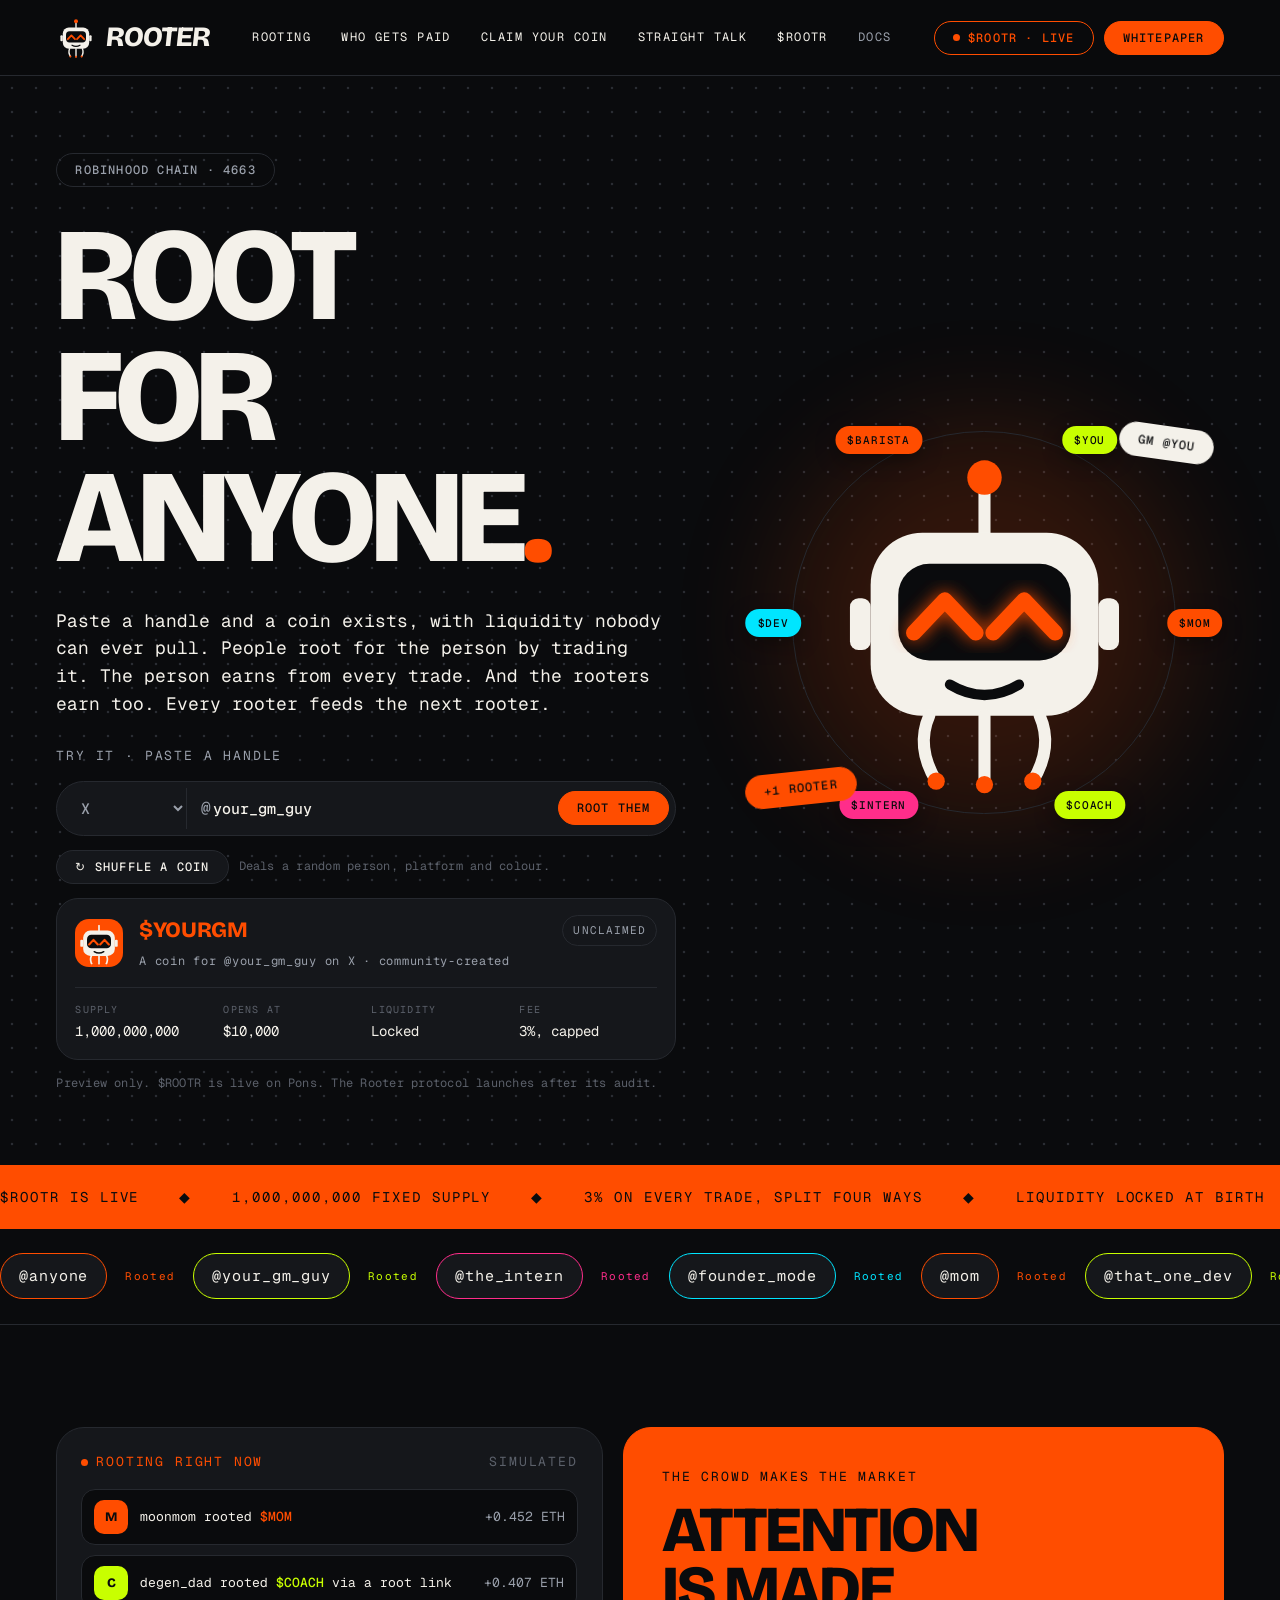
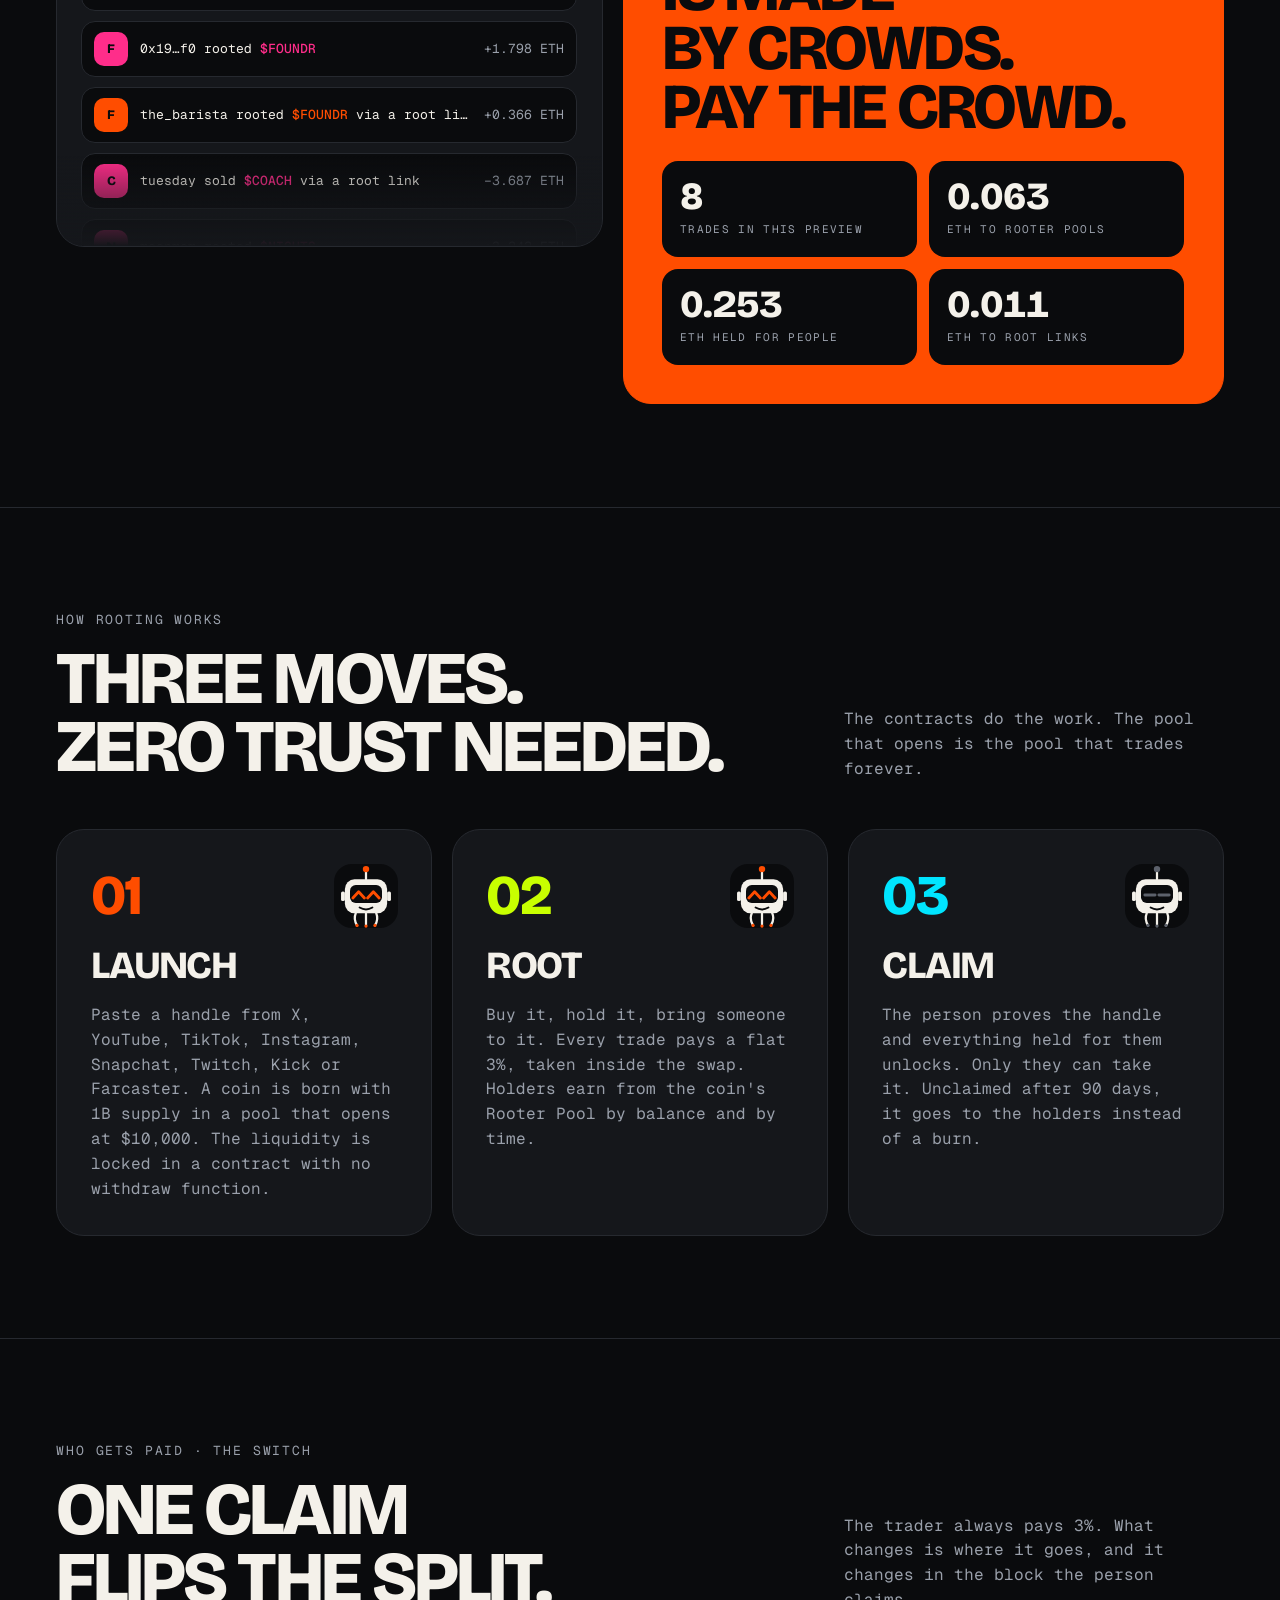
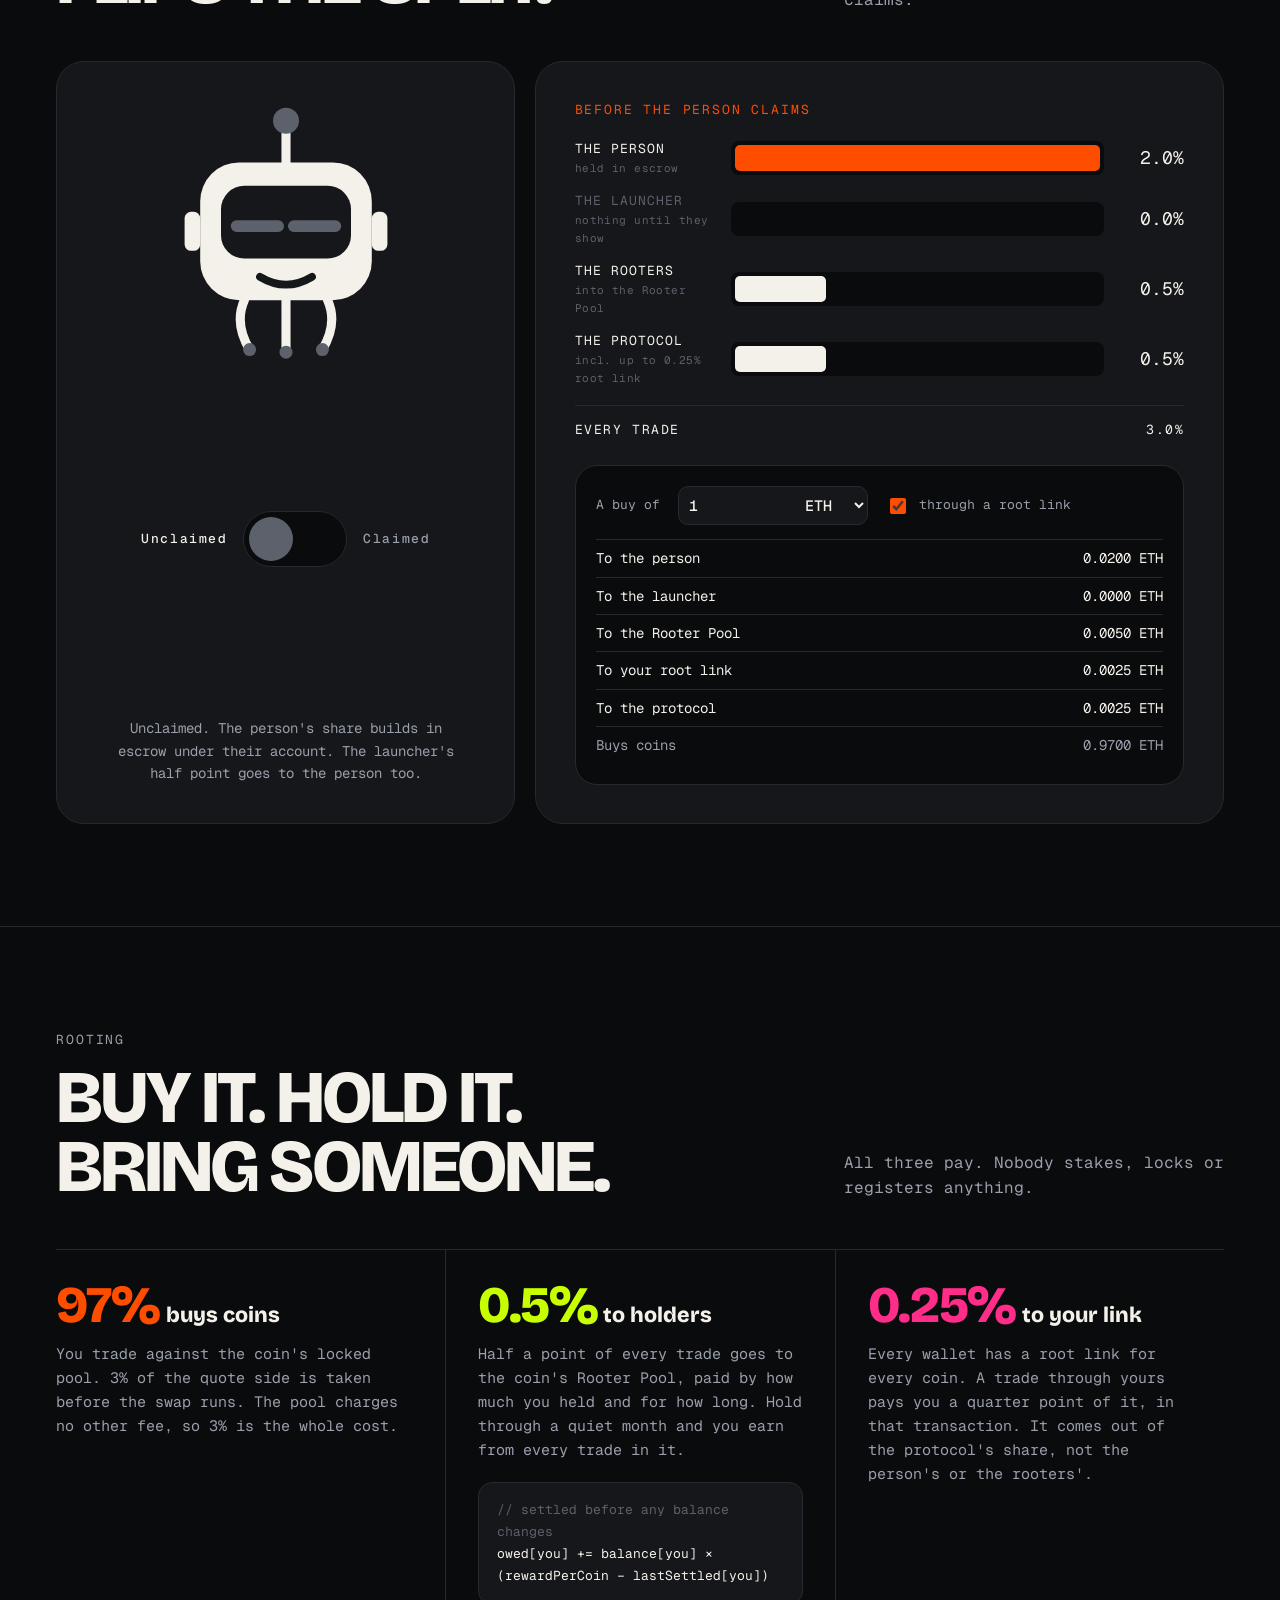
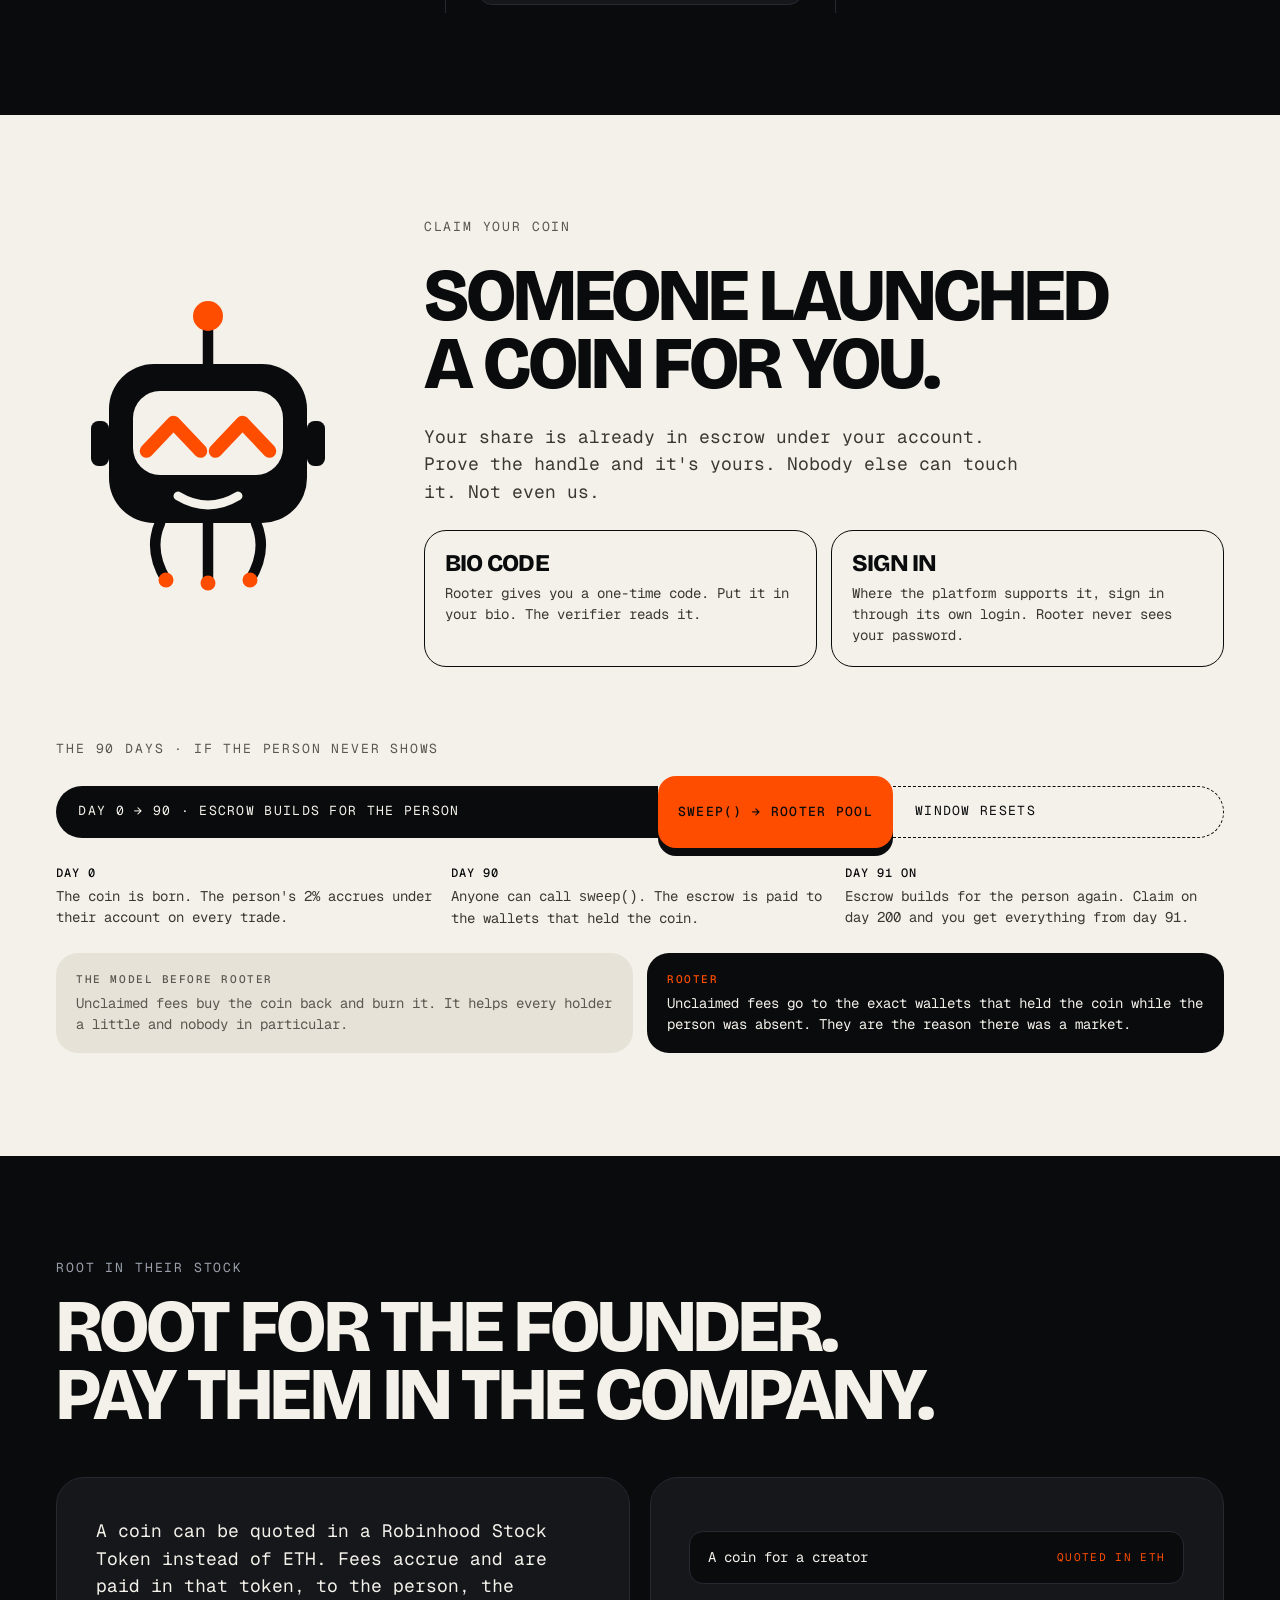
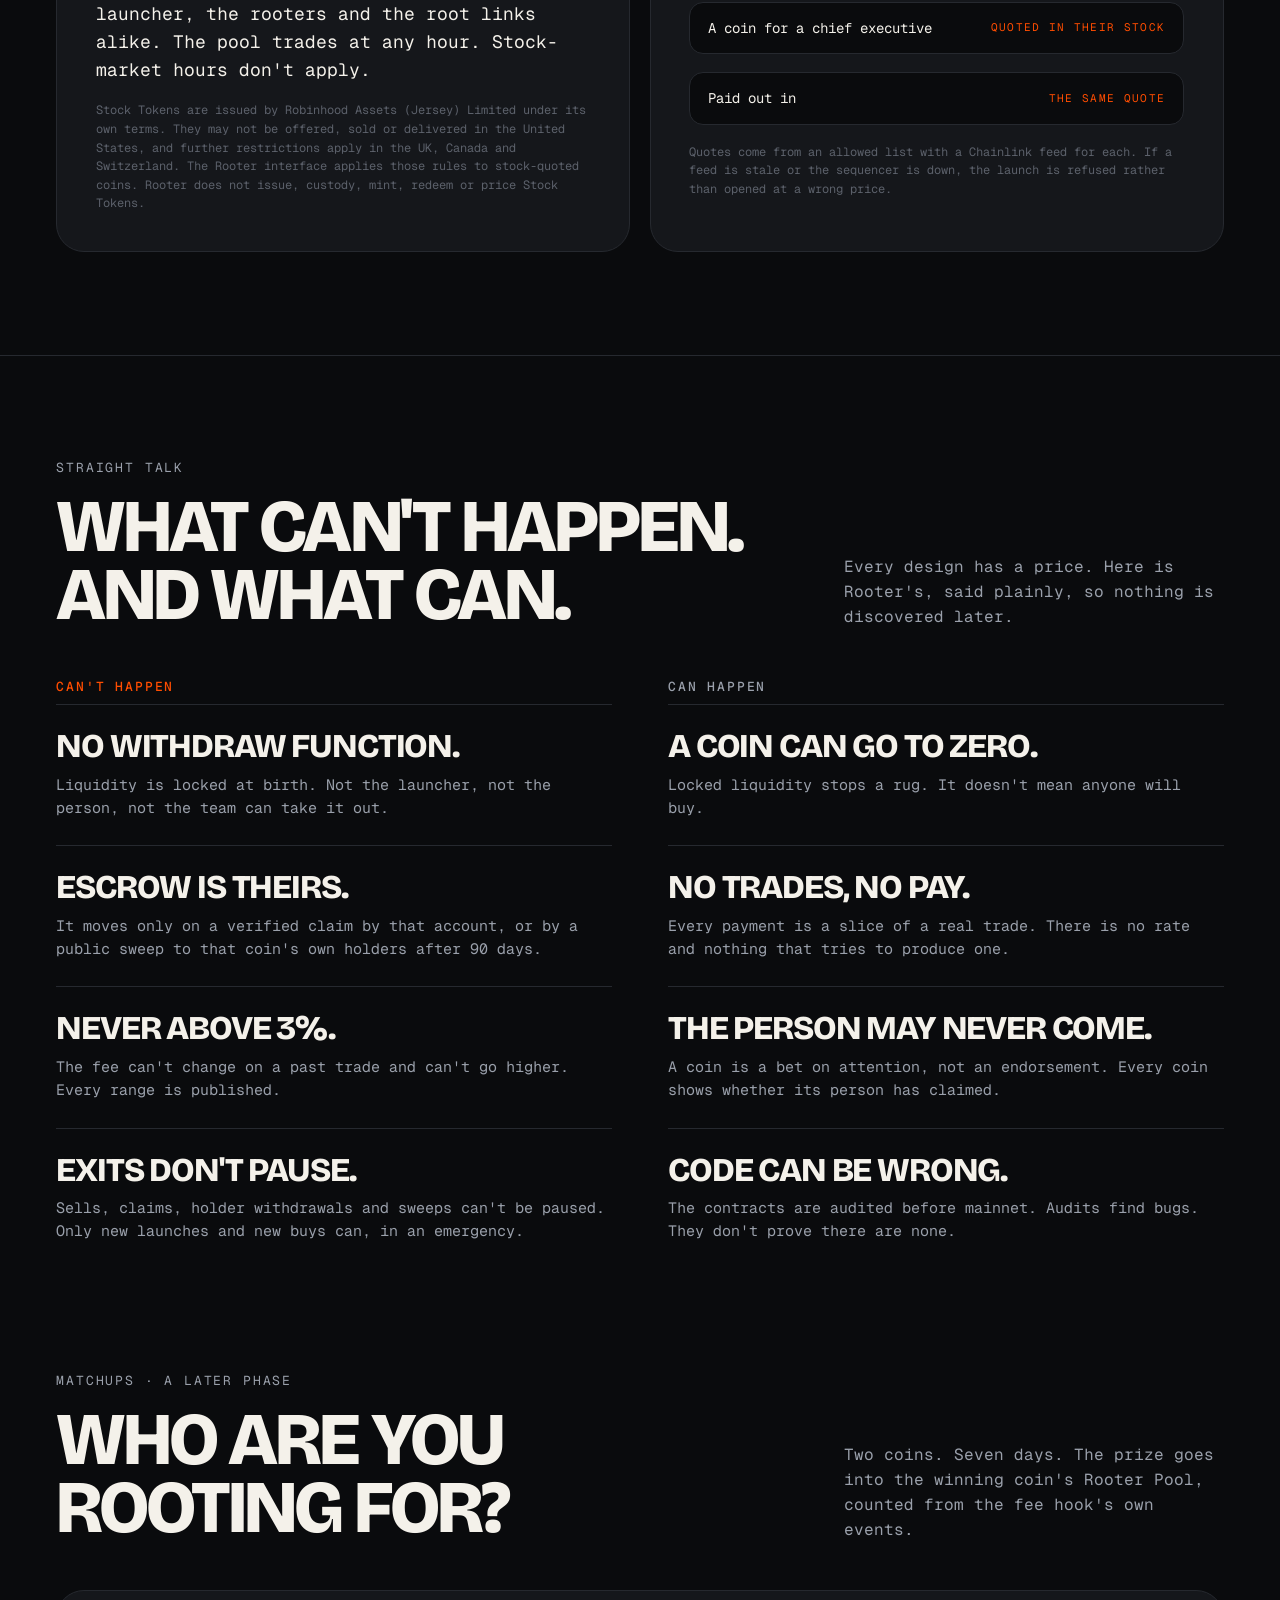
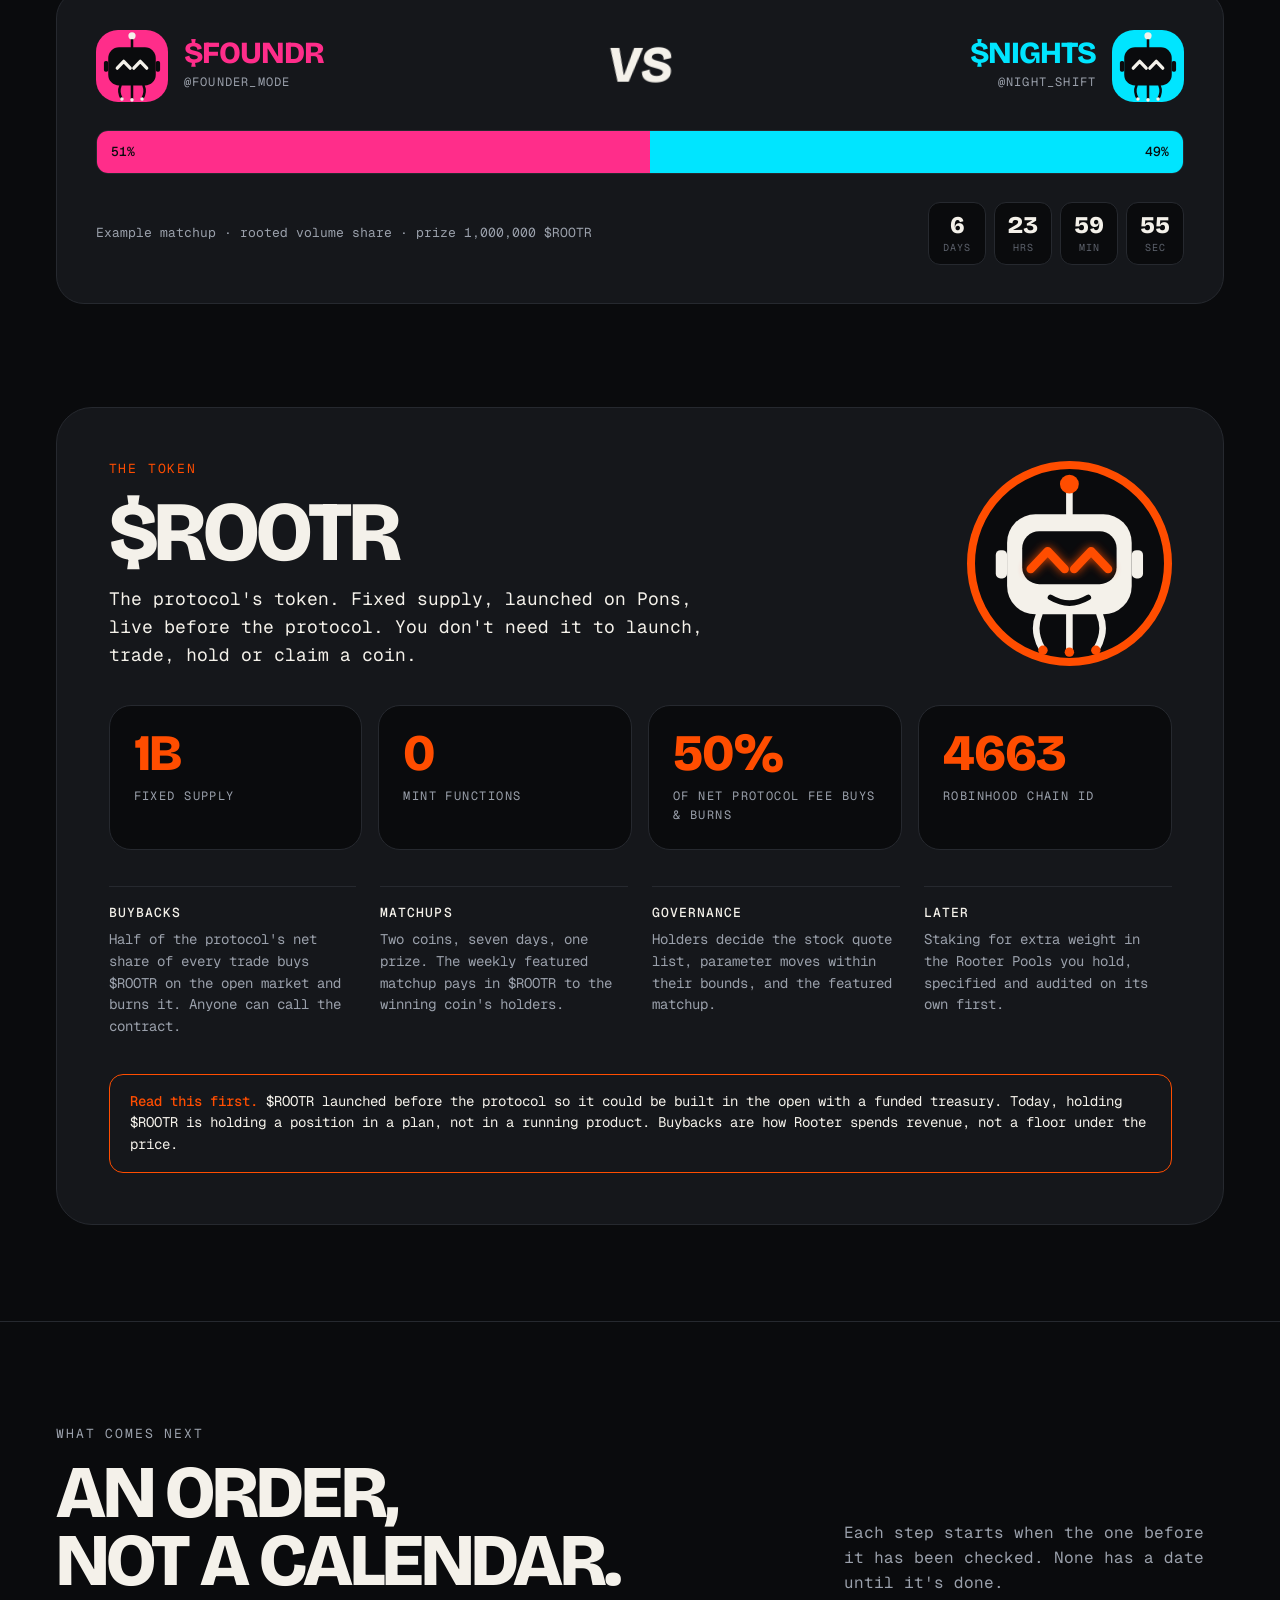
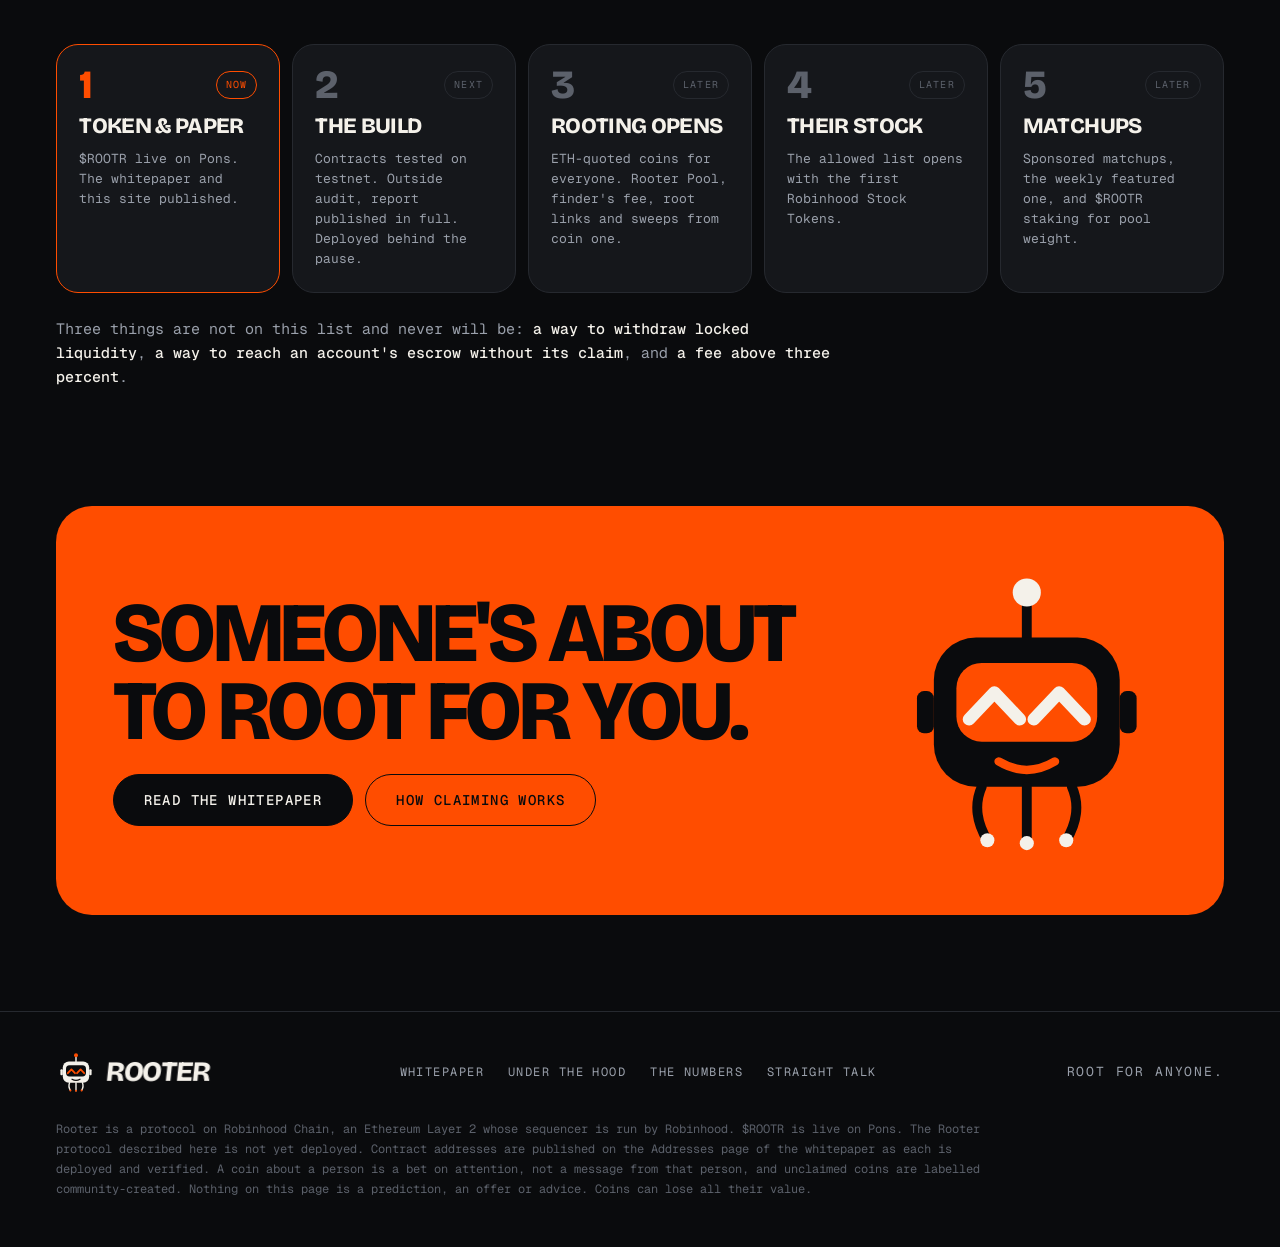
==== site/index.html @ 837ac98c "Add Rooter website, Rootbot logo system and brand kit - site/: animated landing page built on the Ro" ====
<!doctype html>
<html lang="en">
<head>
<meta charset="utf-8">
<meta name="viewport" content="width=device-width, initial-scale=1, viewport-fit=cover">
<title>Rooter</title>
<meta name="description" content="Launch a coin for anyone. Root for them. The person gets paid, the launcher gets paid when they show up, and the rooters get paid too. On Robinhood Chain.">
<meta name="theme-color" content="#0A0B0D">
<meta property="og:title" content="Rooter · Root for anyone.">
<meta property="og:description" content="Launch a coin for anyone. Every rooter feeds the next rooter.">
<meta property="og:image" content="assets/og.png">
<meta name="twitter:card" content="summary_large_image">
<link rel="icon" href="assets/logo/favicon.svg" type="image/svg+xml">
<link rel="apple-touch-icon" href="assets/logo/app-icon-rally.png">
<link rel="preconnect" href="https://fonts.googleapis.com">
<link rel="preconnect" href="https://fonts.gstatic.com" crossorigin>
<link rel="stylesheet" href="https://fonts.googleapis.com/css2?family=Bricolage+Grotesque:opsz,wght@12..96,700;12..96,800&family=Geist+Mono:wght@400;500&display=swap">
<style>
/* Layout: one dark stage with a dotted grid, broken by two loud bands (rally, bone).
   The claim switch is the page's one moving idea; everything else stays still. */
:root{
  --void:#0A0B0D; --panel:#15171B; --line:#26292F; --dot:#2A2D33;
  --bone:#F4F1EA; --mute:#9AA0AB; --dim:#5C616B;
  --rally:#FF4D00; --rally-ink:#0A0B0D;
  /* the crowd: every coin gets one of these; rally stays the brand's own */
  --volt:#C8FF00; --pink:#FF2D8A; --cyan:#00E5FF;
  --display:'Bricolage Grotesque', Impact, 'Arial Black', sans-serif;
  --mono:'Geist Mono', ui-monospace, 'SFMono-Regular', Menlo, monospace;
  --gutter:clamp(16px, 4.4vw, 64px);
  --r-lg:28px; --r-md:22px; --r-sm:14px;
  color-scheme:dark;
}
*{box-sizing:border-box}
html{scroll-behavior:smooth;background:var(--void)}
body{margin:0;background:var(--void);color:var(--bone);font:400 16px/1.6 var(--mono);-webkit-font-smoothing:antialiased;overflow-x:hidden}
a{color:inherit}
img,svg{max-width:100%}
::selection{background:var(--rally);color:var(--rally-ink)}
:focus-visible{outline:2px solid var(--rally);outline-offset:3px;border-radius:6px}

.wrap{padding-inline:var(--gutter)}
.dots{background-image:radial-gradient(var(--dot) 1.4px, transparent 1.6px);background-size:24px 24px}
.eyebrow{font-size:13px;letter-spacing:.14em;text-transform:uppercase;color:var(--mute)}
.eyebrow.hot{color:var(--rally)}
.display{font-family:var(--display);font-weight:800;text-transform:uppercase;letter-spacing:-.04em;line-height:.92;margin:0;text-wrap:balance}
.h1{font-size:clamp(64px, 10.3vw, 148px)}
.h2{font-size:clamp(44px, 5.8vw, 84px)}
.h3{font-size:clamp(30px, 3vw, 44px)}
.lede{font-size:clamp(16px, 1.4vw, 20px);line-height:1.55;max-width:34em;margin:0}
.muted{color:var(--mute)}
.num{font-variant-numeric:tabular-nums}
.wordmark{font-family:var(--display);font-weight:800;text-transform:uppercase;letter-spacing:-.045em;line-height:.9;display:inline-block;transform:skewX(-6deg)}

.pill{display:inline-flex;align-items:center;gap:8px;padding:10px 18px;border-radius:999px;font:500 12px/1 var(--mono);letter-spacing:.1em;text-transform:uppercase;white-space:nowrap;text-decoration:none;border:1px solid var(--line);color:var(--bone);background:none}
.pill.hot{border-color:var(--rally);color:var(--rally)}
.pill.solid{background:var(--rally);border-color:var(--rally);color:var(--rally-ink)}
.pill.bone{background:var(--bone);border-color:var(--bone);color:var(--void)}
.pill.ink{background:var(--void);border-color:var(--void);color:var(--bone)}
.pill.big{padding:18px 30px;font-size:14px}
a.pill{transition:transform .15s ease, background-color .15s ease}
a.pill:hover{transform:translateY(-2px)}
.live-dot{width:7px;height:7px;border-radius:50%;background:currentColor;box-shadow:0 0 0 0 currentColor;animation:ping 2s infinite}
@keyframes ping{0%{box-shadow:0 0 0 0 rgba(255,77,0,.6)}80%,100%{box-shadow:0 0 0 8px rgba(255,77,0,0)}}

.section{padding-block:clamp(64px, 8vw, 112px);border-top:1px solid var(--line)}
.section-head{display:flex;justify-content:space-between;align-items:flex-end;gap:24px 40px;flex-wrap:wrap;margin-bottom:clamp(28px, 4vw, 48px)}
.section-head > div{display:flex;flex-direction:column;gap:14px;min-width:0}
.section-head .aside{max-width:380px;font-size:16px;line-height:1.55;color:var(--mute);margin:0}
.card{background:var(--panel);border:1px solid var(--line);border-radius:var(--r-lg)}

/* Nav */
.nav{position:sticky;top:env(safe-area-inset-top, 0px);z-index:20;height:76px;display:flex;align-items:center;justify-content:space-between;gap:24px;border-bottom:1px solid var(--line);background:rgba(10,11,13,.86);backdrop-filter:blur(12px);-webkit-backdrop-filter:blur(12px)}
.brand{display:flex;align-items:center;gap:10px;text-decoration:none}
.brand svg{width:40px;height:40px}
.brand .wordmark{font-size:28px}
.nav-links{display:flex;gap:30px;font-size:12px;letter-spacing:.12em;text-transform:uppercase}
.nav-links a{text-decoration:none;color:var(--bone);transition:color .15s}
.nav-links a:hover{color:var(--rally)}
.nav-links a.docs{color:var(--mute)}
.nav-cta{display:flex;gap:10px;align-items:center}
@media (max-width:1080px){.nav-links{display:none}}
@media (max-width:560px){.nav .pill.hot{display:none}.brand .wordmark{font-size:24px}}

/* Hero */
.hero{display:grid;grid-template-columns:minmax(0,1.15fr) minmax(0,.85fr);align-items:center;gap:40px;padding-block:clamp(40px, 6vw, 80px) clamp(48px, 6vw, 72px)}
.hero-copy{display:flex;flex-direction:column;gap:28px;min-width:0}
.hero-stage{position:relative;aspect-ratio:1;max-width:560px;width:100%;justify-self:center;display:grid;place-items:center}
.hero-stage .halo{position:absolute;inset:8%;border-radius:50%;background:var(--rally);opacity:.16;filter:blur(60px)}
.hero-stage .ring{position:absolute;inset:10%;border-radius:50%;border:1px solid var(--line)}
.hero-stage .bot{width:72%;position:relative}
.sticker{position:absolute}
.sticker.a{top:9%;right:2%;transform:rotate(8deg)}
.sticker.b{bottom:12%;left:0;transform:rotate(-6deg)}
.sticker.c{top:46%;right:-2%;transform:rotate(-4deg)}
@media (max-width:900px){
  .hero{grid-template-columns:1fr}
  .hero-stage{order:-1;max-width:340px}
}

/* Launch preview */
.launch{display:flex;flex-direction:column;gap:14px;max-width:620px}
.launch-row{display:flex;gap:0;border:1px solid var(--line);border-radius:999px;background:var(--panel);padding:6px;align-items:center;transition:border-color .15s}
.launch-row:focus-within{border-color:var(--rally)}
.launch-row select,.launch-row input{background:none;border:0;color:var(--bone);font:500 15px var(--mono);outline:none;min-width:0}
.launch-row select{padding:10px 8px 10px 14px;color:var(--mute);border-right:1px solid var(--line);cursor:pointer;flex:none;max-width:40%}
.launch-row select option{background:var(--panel);color:var(--bone)}
.launch-row .at{padding-left:14px;color:var(--mute)}
.launch-row input{flex:1;padding:10px 6px 10px 2px}
.launch-row .pill{flex:none}
.coin{display:grid;grid-template-columns:auto minmax(0,1fr) auto;gap:6px 16px;align-items:center;padding:16px 18px;border-radius:var(--r-md);background:var(--panel);border:1px solid var(--line)}
.coin .face{width:48px;height:48px;border-radius:14px;background:var(--void);display:grid;place-items:center;grid-row:span 2}
.coin .face svg{width:36px;height:36px}
.coin .name{font-family:var(--display);font-weight:800;font-size:22px;letter-spacing:-.02em;line-height:1.1;overflow-wrap:anywhere}
.coin .meta{font-size:12px;letter-spacing:.06em;color:var(--mute);grid-column:2 / 4}
.coin .state{font-size:11px;letter-spacing:.1em;text-transform:uppercase;padding:6px 10px;border-radius:999px;border:1px solid var(--line);color:var(--mute);white-space:nowrap}
.coin dl{grid-column:1 / -1;display:grid;grid-template-columns:repeat(4, minmax(0,1fr));gap:10px;margin:10px 0 0;padding-top:14px;border-top:1px solid var(--line)}
.coin dt{font-size:10px;letter-spacing:.12em;color:var(--dim);text-transform:uppercase}
.coin dd{margin:2px 0 0;font-size:14px;font-variant-numeric:tabular-nums}
.note{font-size:12px;color:var(--dim);letter-spacing:.02em;margin:0}
@media (max-width:560px){.coin dl{grid-template-columns:repeat(2, minmax(0,1fr))}.launch-row{flex-wrap:wrap;border-radius:22px}.launch-row input{flex:1 1 40%}.launch-row .pill{flex:1 1 100%;justify-content:center;margin-top:6px;padding:14px}.sticker.c{display:none}}

/* Marquees */
.ticker{height:64px;background:var(--rally);color:var(--rally-ink);overflow:hidden;display:flex;align-items:center;font-size:14px;letter-spacing:.14em;text-transform:uppercase}
.track{display:flex;gap:40px;padding-right:40px;white-space:nowrap;flex:none;animation:slide 38s linear infinite}
.handles{height:96px;overflow:hidden;display:flex;align-items:center;border-bottom:1px solid var(--line)}
.handles .track{align-items:center;gap:12px;padding-right:12px;animation-duration:60s;animation-direction:reverse}
.handles .h{font-size:15px;padding:10px 18px;border-radius:999px;background:var(--panel);border:1px solid var(--line);letter-spacing:.06em}
.handles .t{font-size:11px;letter-spacing:.12em;color:var(--rally);padding:0 6px}
@keyframes slide{to{transform:translateX(-100%)}}

/* Three moves */
.moves{display:grid;grid-template-columns:repeat(3, minmax(0,1fr));gap:20px}
.move{padding:clamp(24px, 2.6vw, 36px);display:flex;flex-direction:column;gap:20px;min-width:0}
.move-top{display:flex;justify-content:space-between;align-items:center}
.move .n{font-family:var(--display);font-weight:800;font-size:56px;line-height:.9;color:var(--rally);letter-spacing:-.02em}
.move .ic{width:64px;height:64px;border-radius:18px;background:var(--void);display:grid;place-items:center}
.move .ic svg{width:38px;height:38px}
.move p{margin:0;color:var(--mute);font-size:16px;line-height:1.55}
@media (max-width:900px){.moves{grid-template-columns:1fr}}

/* The switch */
.switchboard{display:grid;grid-template-columns:minmax(0,.8fr) minmax(0,1.2fr);gap:20px}
.sb-left{padding:clamp(24px, 3vw, 40px);display:flex;flex-direction:column;align-items:center;justify-content:space-between;gap:28px;text-align:center}
.sb-left .bot{width:min(260px, 70%)}
.sb-left .caption{font-size:14px;color:var(--mute);max-width:26em;margin:0;min-height:4.6em}
.toggle{appearance:none;border:0;padding:0;cursor:pointer;background:none;display:flex;align-items:center;gap:16px;font:500 13px var(--mono);letter-spacing:.12em;color:var(--mute)}
.toggle .lbl{transition:color .2s}
.toggle[aria-checked="false"] .lbl.off,.toggle[aria-checked="true"] .lbl.on{color:var(--bone)}
.toggle .trk{width:104px;height:56px;border-radius:999px;background:var(--void);border:1px solid var(--line);position:relative;transition:background-color .25s ease, border-color .25s}
.toggle .knob{position:absolute;top:5px;left:5px;width:44px;height:44px;border-radius:50%;background:var(--dim);transition:transform .35s cubic-bezier(.3,1.5,.5,1), background-color .25s}
.toggle[aria-checked="true"] .trk{background:var(--rally);border-color:var(--rally)}
.toggle[aria-checked="true"] .knob{transform:translateX(48px);background:var(--bone)}
.sb-right{padding:clamp(24px, 3vw, 40px);display:flex;flex-direction:column;gap:18px;min-width:0}
.bars{display:flex;flex-direction:column;gap:14px}
.bar{display:grid;grid-template-columns:140px minmax(0,1fr) 64px;align-items:center;gap:16px}
.bar .who{font-size:13px;letter-spacing:.08em;text-transform:uppercase}
.bar .who small{display:block;font-size:11px;letter-spacing:.04em;color:var(--dim);text-transform:none}
.bar .rail{height:34px;border-radius:8px;background:var(--void);padding:4px}
.bar .fill{height:100%;border-radius:5px;background:var(--bone);width:0;transition:width .6s cubic-bezier(.2,.8,.2,1)}
.bar.person .fill{background:var(--rally)}
.bar .pct{text-align:right;font-size:18px;font-variant-numeric:tabular-nums}
.bar.zero .who{color:var(--dim)}
.total{display:flex;justify-content:space-between;padding-top:14px;border-top:1px solid var(--line);font-size:13px;letter-spacing:.12em;text-transform:uppercase}
.calc{margin-top:6px;padding:20px;border-radius:var(--r-md);background:var(--void);border:1px solid var(--line);display:flex;flex-direction:column;gap:14px}
.calc-in{display:flex;flex-wrap:wrap;align-items:center;gap:10px 18px;font-size:13px;color:var(--mute)}
.calc-in label{display:flex;align-items:center;gap:10px}
.field{display:flex;align-items:center;border:1px solid var(--line);border-radius:10px;background:var(--panel);transition:border-color .15s}
.field:focus-within{border-color:var(--rally)}
.field input,.field select{background:none;border:0;color:var(--bone);font:500 15px var(--mono);padding:8px 10px;outline:none;width:7.5em}
.field select{width:auto;cursor:pointer}
.field select option{background:var(--panel)}
.check{cursor:pointer}
.check input{accent-color:var(--rally);width:16px;height:16px}
.calc table{width:100%;border-collapse:collapse;font-size:14px;font-variant-numeric:tabular-nums}
.calc td{padding:7px 0;border-top:1px solid var(--line)}
.calc td:last-child{text-align:right;white-space:nowrap}
.calc tr.sum td{color:var(--mute)}
@media (max-width:960px){.switchboard{grid-template-columns:1fr}}
@media (max-width:520px){.bar{grid-template-columns:92px minmax(0,1fr) 52px;gap:10px}.bar .who small{display:none}}

/* Bot states */
.rb .eyes-asleep{opacity:0;transition:opacity .25s}
.rb .eyes-awake{transition:opacity .25s}
.rb.asleep .eyes-awake{opacity:0}
.rb.asleep .eyes-asleep{opacity:1}
.rb .tip{transition:fill .25s}
.rb.asleep .tip{fill:var(--dim)}
.rb .look{transition:transform .25s ease-out}
.rb .blink{transform-box:fill-box;transform-origin:center;animation:blink 5.5s infinite}
@keyframes blink{0%,92%,100%{transform:scaleY(1)}95%{transform:scaleY(.1)}}
.rb .bob{animation:bob 3.2s ease-in-out infinite}
@keyframes bob{50%{transform:translateY(-4px)}}

/* Rooting */
.three{display:grid;grid-template-columns:repeat(3, minmax(0,1fr));border-top:1px solid var(--line)}
.three > div{padding:32px 32px 8px 0;display:flex;flex-direction:column;gap:14px;min-width:0}
.three > div + div{padding-left:32px;border-left:1px solid var(--line)}
.three .k{font-family:var(--display);font-weight:800;font-size:clamp(40px, 4vw, 56px);line-height:.9;letter-spacing:-.03em;color:var(--rally)}
.three .k small{font-size:.42em;letter-spacing:0;color:var(--bone);margin-left:6px}
.three p{margin:0;color:var(--mute);font-size:15px;line-height:1.6}
pre.code{white-space:pre-wrap;overflow-wrap:anywhere;margin:6px 0 0;padding:16px 18px;border-radius:var(--r-sm);background:var(--panel);border:1px solid var(--line);font:400 13px/1.7 var(--mono);color:var(--bone);overflow-x:auto}
pre.code .c{color:var(--dim)}
@media (max-width:900px){.three{grid-template-columns:1fr}.three > div,.three > div + div{padding:28px 0;border-left:0}.three > div + div{border-top:1px solid var(--line)}}

/* Claim (bone) */
.claim{background:var(--bone);color:var(--void);padding-block:clamp(64px, 8vw, 112px)}
.claim .eyebrow{color:#5B5750}
.claim-grid{display:grid;grid-template-columns:minmax(0,.55fr) minmax(0,1.45fr);gap:clamp(24px, 5vw, 72px);align-items:center}
.claim-grid .bot{width:100%;max-width:300px;justify-self:center}
.claim-copy{display:flex;flex-direction:column;gap:24px;min-width:0}
.claim-copy .lede{color:#3A3834}
.proofs{display:grid;grid-template-columns:repeat(2, minmax(0,1fr));gap:14px}
.proof{padding:20px;border-radius:var(--r-md);border:1.5px solid var(--void);display:flex;flex-direction:column;gap:8px}
.proof b{font-family:var(--display);font-weight:800;font-size:24px;text-transform:uppercase;letter-spacing:-.03em;line-height:1}
.proof span{font-size:14px;line-height:1.5;color:#3A3834}
.window{margin-top:clamp(40px, 6vw, 72px);display:flex;flex-direction:column;gap:16px}
.window-track{position:relative;display:grid;grid-template-columns:minmax(0,1fr) auto minmax(0,.55fr);align-items:center;gap:0}
.seg{height:52px;border-radius:999px 0 0 999px;background:var(--void);color:var(--bone);display:flex;align-items:center;padding:0 22px;font-size:13px;letter-spacing:.1em;text-transform:uppercase;overflow:hidden;white-space:nowrap}
.seg.after{border-radius:0 999px 999px 0;background:transparent;color:var(--void);border:1.5px dashed var(--void);border-left:0}
.sweep{height:72px;padding:0 20px;display:flex;align-items:center;gap:10px;background:var(--rally);color:var(--rally-ink);border-radius:18px;font:500 13px var(--mono);letter-spacing:.1em;text-transform:uppercase;white-space:nowrap;box-shadow:0 8px 0 var(--void)}
.window-labels{display:grid;grid-template-columns:repeat(3, minmax(0,1fr));gap:16px;font-size:14px;line-height:1.5;color:#3A3834}
.window-labels b{display:block;color:var(--void);font-weight:500;letter-spacing:.08em;text-transform:uppercase;font-size:12px;margin-bottom:4px}
.vs{display:grid;grid-template-columns:repeat(2, minmax(0,1fr));gap:14px;margin-top:8px}
.vs > div{padding:18px 20px;border-radius:var(--r-md);font-size:14px;line-height:1.5}
.vs .them{background:#E6E2D8;color:#5B5750}
.vs .us{background:var(--void);color:var(--bone)}
.vs b{display:block;font-size:11px;letter-spacing:.14em;text-transform:uppercase;margin-bottom:6px;font-weight:500}
.vs .us b{color:var(--rally)}
@media (max-width:900px){.claim-grid{grid-template-columns:1fr}.claim-grid .bot{max-width:200px}}
@media (max-width:640px){
  .proofs,.vs,.window-labels{grid-template-columns:1fr}
  .window-track{grid-template-columns:1fr}
  .seg,.seg.after{border-radius:22px;border:1.5px dashed var(--void);white-space:normal;height:auto;min-height:52px;padding:14px 20px;line-height:1.4}
  .seg:not(.after){border-style:solid}
  .sweep{justify-self:start;margin-block:10px}
}

/* Stock */
.stock{display:grid;grid-template-columns:minmax(0,1fr) minmax(0,1fr);gap:20px;align-items:stretch}
.stock .card{padding:clamp(24px, 3vw, 40px);display:flex;flex-direction:column;gap:18px}
.quote-demo{display:flex;flex-direction:column;gap:12px;justify-content:center}
.qrow{display:flex;align-items:center;justify-content:space-between;gap:12px;padding:14px 18px;border-radius:var(--r-sm);background:var(--void);border:1px solid var(--line);font-size:14px}
.qrow .tag{font-size:11px;letter-spacing:.12em;color:var(--rally);text-transform:uppercase}
.fine{font-size:12px;line-height:1.55;color:var(--dim);margin:0}
@media (max-width:900px){.stock{grid-template-columns:1fr}}

/* Straight talk */
.talk-cols{display:grid;grid-template-columns:repeat(2, minmax(0,1fr));gap:0 56px}
.talk-cols h3{font-size:13px;letter-spacing:.14em;text-transform:uppercase;font-weight:500;margin:0 0 6px}
.talk-cols .cant h3{color:var(--rally)}
.talk-cols .can h3{color:var(--mute)}
.row{display:flex;flex-direction:column;gap:10px;padding:26px 0;border-top:1px solid var(--line)}
.row b{font-family:var(--display);font-weight:800;text-transform:uppercase;letter-spacing:-.035em;line-height:.95;font-size:clamp(26px, 2.6vw, 36px)}
.row span{font-size:15px;line-height:1.55;color:var(--mute)}
@media (max-width:900px){.talk-cols{grid-template-columns:1fr}.talk-cols .can{margin-top:40px}}

/* Token */
.token{padding:clamp(28px, 4vw, 56px);border-radius:36px;display:flex;flex-direction:column;gap:36px}
.token-head{display:flex;justify-content:space-between;align-items:center;gap:32px}
.token-head > div{display:flex;flex-direction:column;gap:14px;min-width:0}
.coin-medal{width:clamp(140px, 16vw, 220px);aspect-ratio:1;border-radius:50%;background:var(--void);border:8px solid var(--rally);display:grid;place-items:center;flex:none}
.coin-medal svg{width:64%}
.stats{display:grid;grid-template-columns:repeat(4, minmax(0,1fr));gap:16px}
.stat{padding:24px;border-radius:var(--r-md);background:var(--void);border:1px solid var(--line);display:flex;flex-direction:column;gap:10px;min-width:0}
.stat b{font-family:var(--display);font-weight:800;font-size:clamp(40px, 4vw, 56px);line-height:.92;letter-spacing:-.02em;color:var(--rally)}
.stat span{font-size:12px;letter-spacing:.12em;color:var(--mute);text-transform:uppercase}
.uses{display:grid;grid-template-columns:repeat(4, minmax(0,1fr));gap:0 24px}
.uses div{padding-top:16px;border-top:1px solid var(--line);font-size:14px;line-height:1.55;color:var(--mute)}
.uses b{display:block;color:var(--bone);font-weight:500;letter-spacing:.08em;text-transform:uppercase;font-size:13px;margin-bottom:6px}
.warn{padding:16px 20px;border-radius:var(--r-sm);border:1px solid var(--rally);color:var(--bone);font-size:14px;line-height:1.55}
.warn b{color:var(--rally);font-weight:500}
@media (max-width:900px){.stats,.uses{grid-template-columns:repeat(2, minmax(0,1fr))}.uses{gap:20px 24px}.token-head{flex-direction:column-reverse;align-items:flex-start}}

/* Order of things */
.steps{list-style:none;margin:0;padding:0;display:grid;grid-template-columns:repeat(5, minmax(0,1fr));gap:12px}
.steps li{padding:22px;border-radius:var(--r-md);background:var(--panel);border:1px solid var(--line);display:flex;flex-direction:column;gap:12px;min-width:0}
.steps .top{display:flex;justify-content:space-between;align-items:center;gap:8px}
.steps .n{font-family:var(--display);font-weight:800;font-size:40px;line-height:.9;color:var(--dim)}
.steps .s{font-size:10px;letter-spacing:.12em;text-transform:uppercase;padding:5px 9px;border-radius:999px;border:1px solid var(--line);color:var(--dim);white-space:nowrap}
.steps li.now{border-color:var(--rally)}
.steps li.now .n{color:var(--rally)}
.steps li.now .s{border-color:var(--rally);color:var(--rally)}
.steps b{font-family:var(--display);font-weight:800;text-transform:uppercase;letter-spacing:-.03em;font-size:22px;line-height:1}
.steps p{margin:0;font-size:13px;line-height:1.55;color:var(--mute)}
.never{margin-top:24px;font-size:15px;color:var(--mute);max-width:52em}
.never b{color:var(--bone);font-weight:500}
@media (max-width:1100px){.steps{grid-template-columns:repeat(2, minmax(0,1fr))}.steps li:last-child{grid-column:1 / -1}}
@media (max-width:560px){.steps{grid-template-columns:1fr}}

/* CTA + footer */
.cta{margin-bottom:clamp(64px, 8vw, 96px);padding:clamp(36px, 5vw, 72px) clamp(24px, 4.4vw, 64px);border-radius:36px;background:var(--rally);color:var(--rally-ink);display:flex;align-items:center;justify-content:space-between;gap:32px;overflow:hidden}
.cta > div{display:flex;flex-direction:column;gap:24px;min-width:0}
.cta .btns{display:flex;gap:12px;flex-wrap:wrap}
.cta .pill.line{border-color:var(--void);color:var(--void)}
.cta .bot{width:clamp(160px, 22vw, 300px);flex:none}
@media (max-width:760px){.cta{flex-direction:column;align-items:flex-start}.cta .bot{align-self:flex-end;width:160px;margin-top:-20px}}
footer{border-top:1px solid var(--line);padding-block:40px 48px;display:flex;flex-direction:column;gap:28px}
.foot{display:flex;justify-content:space-between;align-items:center;gap:24px;flex-wrap:wrap}
.foot-links{display:flex;gap:24px;flex-wrap:wrap;font-size:12px;letter-spacing:.12em;text-transform:uppercase}
.foot-links a{color:var(--mute);text-decoration:none}
.foot-links a:hover{color:var(--rally)}
.legal{font-size:12px;line-height:1.65;color:var(--dim);max-width:78em;margin:0}

/* Motion */
.hero .w{display:inline-block;animation:slam .7s cubic-bezier(.2,1.4,.4,1) both}
.hero .w:nth-child(1){animation-delay:.05s}.hero .w:nth-child(3){animation-delay:.16s}.hero .w:nth-child(5){animation-delay:.27s}
@keyframes slam{from{transform:translateY(40%) skewY(6deg) scale(.9);opacity:0}to{transform:none;opacity:1}}
.hero-stage .bot{animation:drop 1s .25s cubic-bezier(.2,1.5,.45,1) both}
@keyframes drop{from{transform:translateY(-30%) rotate(-8deg);opacity:0}to{transform:none;opacity:1}}
.sticker{animation:pop .5s cubic-bezier(.2,1.8,.5,1) both}
.sticker.a{animation-delay:.9s}.sticker.b{animation-delay:1.05s}.sticker.c{animation-delay:1.2s}
@keyframes pop{from{scale:0}to{scale:1}}
.hero-stage .halo{animation:breathe 4s ease-in-out infinite}
@keyframes breathe{50%{opacity:.26;transform:scale(1.06)}}
.orbit{position:absolute;inset:6%;border-radius:50%;animation:spin 36s linear infinite}
.orbit .chip{position:absolute;left:50%;top:50%;width:0;height:0}
.orbit .chip span{position:absolute;translate:-50% -50%;animation:spin 36s linear infinite reverse;display:inline-flex;padding:7px 12px;border-radius:999px;font:500 11px var(--mono);letter-spacing:.08em;color:var(--void);white-space:nowrap;box-shadow:0 6px 20px rgba(0,0,0,.35)}
@keyframes spin{to{transform:rotate(360deg)}}
.rb .tip{animation:tipPulse 2.4s ease-in-out infinite}
@keyframes tipPulse{50%{filter:brightness(1.4) drop-shadow(0 0 6px currentColor)}}
.reveal{transition:transform .8s cubic-bezier(.2,.8,.2,1)}
.js .reveal:not(.in){transform:translateY(36px)}
.shuffle-btn{background:var(--panel);border:1px solid var(--line);color:var(--bone);cursor:pointer}
.shuffle-btn:hover{border-color:var(--volt);color:var(--volt)}
.coin{--c:var(--rally);transition:border-color .3s}
.coin .face{background:var(--c);transition:background-color .3s}
.coin .name{color:var(--c);transition:color .3s}
.coin.dealt{animation:deal .55s cubic-bezier(.2,1.2,.4,1)}
@keyframes deal{0%{transform:perspective(800px) rotateY(0)}45%{transform:perspective(800px) rotateY(90deg) scale(.96)}100%{transform:perspective(800px) rotateY(0)}}
a.pill:hover,button.pill:hover{transform:translateY(-2px) rotate(-1.5deg)}
button.pill{cursor:pointer;transition:transform .15s ease}
.handles .h{border-color:var(--c, var(--line))}
.handles .t{color:var(--c, var(--rally))}

/* Live feed */
.crowd{display:grid;grid-template-columns:minmax(0,1fr) minmax(0,1.1fr);gap:20px;align-items:stretch}
.feed{padding:24px;display:flex;flex-direction:column;gap:10px;height:420px;overflow:hidden;position:relative}
.feed::after{content:'';position:absolute;left:0;right:0;bottom:0;height:90px;background:linear-gradient(transparent,var(--panel));pointer-events:none}
.feed-head{display:flex;justify-content:space-between;align-items:center;margin-bottom:6px}
.tx{display:grid;grid-template-columns:34px minmax(0,1fr) auto;gap:12px;align-items:center;padding:10px 12px;border-radius:14px;background:var(--void);border:1px solid var(--line);font-size:13px;animation:txIn .5s cubic-bezier(.2,1.3,.4,1) both}
.tx .av{width:34px;height:34px;border-radius:10px;background:var(--c);display:grid;place-items:center;font:800 13px var(--display);color:var(--void)}
.tx .what{min-width:0;overflow:hidden;text-overflow:ellipsis;white-space:nowrap}
.tx .what b{color:var(--c);font-weight:500}
.tx .amt{font-variant-numeric:tabular-nums;color:var(--mute);white-space:nowrap}
@keyframes txIn{from{transform:translateY(-16px) scale(.96);opacity:0}}
.board-big{padding:clamp(24px,3vw,40px);display:flex;flex-direction:column;justify-content:space-between;gap:24px;background:var(--rally);border-color:var(--rally);color:var(--void)}
.board-big .display{font-size:clamp(40px,5vw,72px)}
.counters{display:grid;grid-template-columns:repeat(2,minmax(0,1fr));gap:12px}
.counters div{padding:16px 18px;border-radius:16px;background:var(--void);color:var(--bone)}
.counters b{display:block;font:800 clamp(28px,3vw,40px)/1 var(--display);letter-spacing:-.02em;font-variant-numeric:tabular-nums}
.counters span{font-size:11px;letter-spacing:.12em;text-transform:uppercase;color:var(--mute)}
@media (max-width:900px){.crowd{grid-template-columns:1fr}.feed{height:360px}}

/* Matchup */
.match{padding:clamp(24px,3vw,44px);display:flex;flex-direction:column;gap:28px}
.fighters{display:grid;grid-template-columns:minmax(0,1fr) auto minmax(0,1fr);gap:20px;align-items:center}
.fighter{display:flex;align-items:center;gap:16px;min-width:0}
.fighter.r{flex-direction:row-reverse;text-align:right}
.fighter .ava{width:72px;height:72px;border-radius:22px;background:var(--c);display:grid;place-items:center;flex:none;animation:bounce 1.8s ease-in-out infinite}
.fighter.r .ava{animation-delay:.9s}
.fighter .ava svg{width:52px}
@keyframes bounce{50%{transform:translateY(-6px) rotate(-3deg)}}
.fighter b{display:block;font:800 clamp(22px,2.4vw,34px)/1 var(--display);text-transform:uppercase;letter-spacing:-.03em;color:var(--c);overflow-wrap:anywhere}
.fighter span{font-size:12px;letter-spacing:.1em;color:var(--mute);text-transform:uppercase}
.vsx{font:800 clamp(34px,4vw,56px)/1 var(--display);color:var(--bone);transform:skewX(-6deg)}
.race{display:flex;height:44px;border-radius:12px;overflow:hidden;background:var(--void);border:1px solid var(--line)}
.race div{height:100%;transition:flex-grow 1s cubic-bezier(.3,1.2,.4,1);display:flex;align-items:center;padding:0 14px;font:500 13px var(--mono);color:var(--void);font-variant-numeric:tabular-nums;white-space:nowrap;overflow:hidden}
.race .l{background:var(--pink)}
.race .rr{background:var(--cyan);justify-content:flex-end}
.match-foot{display:flex;justify-content:space-between;gap:16px;flex-wrap:wrap;align-items:center;font-size:13px;color:var(--mute)}
.clock{display:flex;gap:8px}
.clock span{min-width:58px;padding:10px 8px;border-radius:12px;background:var(--void);border:1px solid var(--line);text-align:center;font:800 24px/1 var(--display);color:var(--bone);font-variant-numeric:tabular-nums}
.clock small{display:block;font:400 10px var(--mono);letter-spacing:.1em;color:var(--dim);margin-top:4px}
@media (max-width:640px){.fighters{grid-template-columns:1fr;text-align:center}.fighter,.fighter.r{flex-direction:column;text-align:center}.vsx{justify-self:center}}
#confetti{position:fixed;inset:0;pointer-events:none;z-index:50;width:100%;height:100%}

@media (prefers-reduced-motion:reduce){
  *,*::before,*::after{animation:none!important;transition:none!important;scroll-behavior:auto!important}
}
</style>
</head>
<body>
<canvas id="confetti" aria-hidden="true"></canvas>

<header class="nav wrap">
  <a class="brand" href="#top" aria-label="Rooter home"><span data-bot="mini"></span><span class="wordmark">Rooter</span></a>
  <nav class="nav-links" aria-label="Sections">
    <a href="#how">Rooting</a>
    <a href="#paid">Who gets paid</a>
    <a href="#claim">Claim your coin</a>
    <a href="#talk">Straight talk</a>
    <a href="#token">$ROOTR</a>
    <a class="docs" href="https://rooter-3.gitbook.io/whitepaper" target="_blank" rel="noopener">Docs</a>
  </nav>
  <div class="nav-cta">
    <span class="pill hot"><span class="live-dot"></span>$ROOTR · Live</span>
    <a class="pill solid" href="https://rooter-3.gitbook.io/whitepaper" target="_blank" rel="noopener">Whitepaper</a>
  </div>
</header>

<main id="top">

<section class="hero wrap dots" aria-labelledby="hero-title">
  <div class="hero-copy">
    <span class="pill" style="align-self:flex-start;color:var(--mute)">Robinhood Chain · 4663</span>
    <h1 id="hero-title" class="display h1"><span class="w">Root</span><br><span class="w">for</span><br><span class="w">anyone<span style="color:var(--rally)">.</span></span></h1>
    <p class="lede">Paste a handle and a coin exists, with liquidity nobody can ever pull. People root for the person by trading it. The person earns from every trade. And the rooters earn too. Every rooter feeds the next rooter.</p>

    <form class="launch" id="launch" autocomplete="off">
      <label for="handle" class="eyebrow">Try it · paste a handle</label>
      <div class="launch-row">
        <select id="platform" aria-label="Platform">
          <option>X</option><option>YouTube</option><option>TikTok</option><option>Instagram</option>
          <option>Snapchat</option><option>Twitch</option><option>Kick</option><option>Farcaster</option>
        </select>
        <span class="at" aria-hidden="true">@</span>
        <input id="handle" name="handle" value="your_gm_guy" maxlength="30" spellcheck="false">
        <button class="pill solid" type="submit">Root them</button>
      </div>
      <div style="display:flex;gap:10px;align-items:center;flex-wrap:wrap">
        <button class="pill shuffle-btn" type="button" id="shuffle">↻ Shuffle a coin</button><span class="note">Deals a random person, platform and colour.</span>
      </div>
      <div class="coin" aria-live="polite">
        <div class="face" data-bot="mini"></div>
        <div class="name" id="coin-name">$YOURGM</div>
        <span class="state" id="coin-state">Unclaimed</span>
        <div class="meta" id="coin-meta">A coin for @your_gm_guy on X · community-created</div>
        <dl>
          <div><dt>Supply</dt><dd>1,000,000,000</dd></div>
          <div><dt>Opens at</dt><dd>$10,000</dd></div>
          <div><dt>Liquidity</dt><dd>Locked</dd></div>
          <div><dt>Fee</dt><dd>3%, capped</dd></div>
        </dl>
      </div>
      <p class="note">Preview only. $ROOTR is live on Pons. The Rooter protocol launches after its audit.</p>
    </form>
  </div>

  <div class="hero-stage" aria-hidden="true">
    <div class="halo"></div><div class="ring"></div><div class="orbit" id="orbit"></div>
    <div class="bot" data-bot="hero"></div>
    <span class="sticker a pill bone">GM @YOU</span>
    <span class="sticker b pill solid">+1 Rooter</span>
  </div>
</section>

<div class="ticker" aria-label="Key facts">
  <div class="track"><span>$ROOTR is live</span><span>◆</span><span>1,000,000,000 fixed supply</span><span>◆</span><span>3% on every trade, split four ways</span><span>◆</span><span>Liquidity locked at birth</span><span>◆</span><span>Robinhood Chain · 4663</span><span>◆</span><span>Launched on Pons</span><span>◆</span></div>
  <div class="track" aria-hidden="true"><span>$ROOTR is live</span><span>◆</span><span>1,000,000,000 fixed supply</span><span>◆</span><span>3% on every trade, split four ways</span><span>◆</span><span>Liquidity locked at birth</span><span>◆</span><span>Robinhood Chain · 4663</span><span>◆</span><span>Launched on Pons</span><span>◆</span></div>
</div>

<div class="handles" aria-hidden="true">
  <div class="track" id="handles-a"></div><div class="track" id="handles-b"></div>
</div>

<section id="crowd" class="section wrap reveal" aria-labelledby="crowd-title" style="border-top:0">
  <div class="crowd">
    <div class="card feed" aria-label="Simulated rooting feed">
      <div class="feed-head"><span class="eyebrow hot"><span class="live-dot" style="display:inline-block;margin-right:8px"></span>Rooting right now</span><span class="eyebrow" style="color:var(--dim)">Simulated</span></div>
      <div id="feed" style="display:flex;flex-direction:column;gap:10px"></div>
    </div>
    <div class="card board-big">
      <div style="display:flex;flex-direction:column;gap:14px"><span class="eyebrow" style="color:var(--void)">The crowd makes the market</span><h2 id="crowd-title" class="display">Attention is made by crowds.<br>Pay the crowd.</h2></div>
      <div class="counters" aria-label="Simulated totals for this preview">
        <div><b id="c-trades">0</b><span>Trades in this preview</span></div>
        <div><b id="c-pool">0.000</b><span>ETH to Rooter Pools</span></div>
        <div><b id="c-person">0.000</b><span>ETH held for people</span></div>
        <div><b id="c-links">0.000</b><span>ETH to root links</span></div>
      </div>
    </div>
  </div>
</section>

<section id="how" class="section wrap reveal" aria-labelledby="how-title">
  <div class="section-head">
    <div><span class="eyebrow">How rooting works</span><h2 id="how-title" class="display h2">Three moves.<br>Zero trust needed.</h2></div>
    <p class="aside">The contracts do the work. The pool that opens is the pool that trades forever.</p>
  </div>
  <div class="moves">
    <article class="card move">
      <div class="move-top"><span class="n">01</span><span class="ic" data-bot="mini"></span></div>
      <h3 class="display h3">Launch</h3>
      <p>Paste a handle from X, YouTube, TikTok, Instagram, Snapchat, Twitch, Kick or Farcaster. A coin is born with 1B supply in a pool that opens at $10,000. The liquidity is locked in a contract with no withdraw function.</p>
    </article>
    <article class="card move">
      <div class="move-top"><span class="n" style="color:var(--volt)">02</span><span class="ic" data-bot="mini"></span></div>
      <h3 class="display h3">Root</h3>
      <p>Buy it, hold it, bring someone to it. Every trade pays a flat 3%, taken inside the swap. Holders earn from the coin's Rooter Pool by balance and by time.</p>
    </article>
    <article class="card move">
      <div class="move-top"><span class="n" style="color:var(--cyan)">03</span><span class="ic" data-bot="mini-asleep" id="claim-ic"></span></div>
      <h3 class="display h3">Claim</h3>
      <p>The person proves the handle and everything held for them unlocks. Only they can take it. Unclaimed after 90 days, it goes to the holders instead of a burn.</p>
    </article>
  </div>
</section>

<section id="paid" class="section wrap reveal" aria-labelledby="paid-title">
  <div class="section-head">
    <div><span class="eyebrow">Who gets paid · the switch</span><h2 id="paid-title" class="display h2">One claim<br>flips the split.</h2></div>
    <p class="aside">The trader always pays 3%. What changes is where it goes, and it changes in the block the person claims.</p>
  </div>

  <div class="switchboard">
    <div class="card sb-left dots">
      <div class="bot rb-wrap" data-bot="switch"></div>
      <button class="toggle" id="claim-switch" role="switch" aria-checked="false" aria-label="Person has claimed">
        <span class="lbl off">Unclaimed</span><span class="trk"><span class="knob"></span></span><span class="lbl on">Claimed</span>
      </button>
      <p class="caption" id="switch-caption"></p>
    </div>

    <div class="card sb-right">
      <span class="eyebrow hot" id="split-title">Before the person claims</span>
      <div class="bars">
        <div class="bar person"><span class="who">The person<small id="w-person">held in escrow</small></span><div class="rail"><div class="fill" data-k="person"></div></div><span class="pct" data-p="person">2.0%</span></div>
        <div class="bar" data-row="launcher"><span class="who">The launcher<small id="w-launcher">nothing until they show</small></span><div class="rail"><div class="fill" data-k="launcher"></div></div><span class="pct" data-p="launcher">0.0%</span></div>
        <div class="bar"><span class="who">The rooters<small>into the Rooter Pool</small></span><div class="rail"><div class="fill" data-k="pool"></div></div><span class="pct" data-p="pool">0.5%</span></div>
        <div class="bar"><span class="who">The protocol<small>incl. up to 0.25% root link</small></span><div class="rail"><div class="fill" data-k="protocol"></div></div><span class="pct" data-p="protocol">0.5%</span></div>
      </div>
      <div class="total"><span>Every trade</span><span class="num">3.0%</span></div>

      <div class="calc">
        <div class="calc-in">
          <label for="amt">A buy of</label>
          <span class="field"><input id="amt" type="number" inputmode="decimal" min="0" step="0.1" value="1"><select id="quote" aria-label="Quote asset"><option>ETH</option><option>TSLA</option><option>HOOD</option></select></span>
          <label class="check" for="via"><input type="checkbox" id="via" checked> through a root link</label>
        </div>
        <table aria-label="Where the trade goes"><tbody id="calc-body"></tbody></table>
      </div>
    </div>
  </div>
</section>

<section id="rooting" class="section wrap reveal" aria-labelledby="root-title">
  <div class="section-head">
    <div><span class="eyebrow">Rooting</span><h2 id="root-title" class="display h2">Buy it. Hold it.<br>Bring someone.</h2></div>
    <p class="aside">All three pay. Nobody stakes, locks or registers anything.</p>
  </div>
  <div class="three">
    <div>
      <span class="k">97%<small>buys coins</small></span>
      <p>You trade against the coin's locked pool. 3% of the quote side is taken before the swap runs. The pool charges no other fee, so 3% is the whole cost.</p>
    </div>
    <div>
      <span class="k" style="color:var(--volt)">0.5%<small>to holders</small></span>
      <p>Half a point of every trade goes to the coin's Rooter Pool, paid by how much you held and for how long. Hold through a quiet month and you earn from every trade in it.</p>
      <pre class="code"><span class="c">// settled before any balance changes</span>
owed[you] += balance[you] × (rewardPerCoin − lastSettled[you])</pre>
    </div>
    <div>
      <span class="k" style="color:var(--pink)">0.25%<small>to your link</small></span>
      <p>Every wallet has a root link for every coin. A trade through yours pays you a quarter point of it, in that transaction. It comes out of the protocol's share, not the person's or the rooters'.</p>
    </div>
  </div>
</section>

<section id="claim" class="claim wrap" aria-labelledby="claim-title">
  <div class="claim-grid">
    <div class="bot" data-bot="claim"></div>
    <div class="claim-copy">
      <span class="eyebrow">Claim your coin</span>
      <h2 id="claim-title" class="display h2">Someone launched<br>a coin for you.</h2>
      <p class="lede">Your share is already in escrow under your account. Prove the handle and it's yours. Nobody else can touch it. Not even us.</p>
      <div class="proofs">
        <div class="proof"><b>Bio code</b><span>Rooter gives you a one-time code. Put it in your bio. The verifier reads it.</span></div>
        <div class="proof"><b>Sign in</b><span>Where the platform supports it, sign in through its own login. Rooter never sees your password.</span></div>
      </div>
    </div>
  </div>

  <div class="window" aria-labelledby="window-title">
    <span class="eyebrow" id="window-title">The 90 days · if the person never shows</span>
    <div class="window-track">
      <div class="seg">Day 0 → 90 · escrow builds for the person</div>
      <div class="sweep">sweep() → Rooter Pool</div>
      <div class="seg after">Window resets</div>
    </div>
    <div class="window-labels">
      <div><b>Day 0</b>The coin is born. The person's 2% accrues under their account on every trade.</div>
      <div><b>Day 90</b>Anyone can call <code>sweep()</code>. The escrow is paid to the wallets that held the coin.</div>
      <div><b>Day 91 on</b>Escrow builds for the person again. Claim on day 200 and you get everything from day 91.</div>
    </div>
    <div class="vs">
      <div class="them"><b>The model before Rooter</b>Unclaimed fees buy the coin back and burn it. It helps every holder a little and nobody in particular.</div>
      <div class="us"><b>Rooter</b>Unclaimed fees go to the exact wallets that held the coin while the person was absent. They are the reason there was a market.</div>
    </div>
  </div>
</section>

<section id="stock" class="section wrap reveal" aria-labelledby="stock-title" style="border-top:0">
  <div class="section-head">
    <div><span class="eyebrow">Root in their stock</span><h2 id="stock-title" class="display h2">Root for the founder.<br>Pay them in the company.</h2></div>
  </div>
  <div class="stock">
    <div class="card">
      <p class="lede">A coin can be quoted in a Robinhood Stock Token instead of ETH. Fees accrue and are paid in that token, to the person, the launcher, the rooters and the root links alike. The pool trades at any hour. Stock-market hours don't apply.</p>
      <p class="fine">Stock Tokens are issued by Robinhood Assets (Jersey) Limited under its own terms. They may not be offered, sold or delivered in the United States, and further restrictions apply in the UK, Canada and Switzerland. The Rooter interface applies those rules to stock-quoted coins. Rooter does not issue, custody, mint, redeem or price Stock Tokens.</p>
    </div>
    <div class="card quote-demo" aria-label="Example quotes">
      <div class="qrow"><span>A coin for a creator</span><span class="tag">Quoted in ETH</span></div>
      <div class="qrow"><span>A coin for a chief executive</span><span class="tag">Quoted in their stock</span></div>
      <div class="qrow"><span>Paid out in</span><span class="tag">The same quote</span></div>
      <p class="fine">Quotes come from an allowed list with a Chainlink feed for each. If a feed is stale or the sequencer is down, the launch is refused rather than opened at a wrong price.</p>
    </div>
  </div>
</section>

<section id="talk" class="section wrap reveal" aria-labelledby="talk-title">
  <div class="section-head">
    <div><span class="eyebrow">Straight talk</span><h2 id="talk-title" class="display h2">What can't happen.<br>And what can.</h2></div>
    <p class="aside">Every design has a price. Here is Rooter's, said plainly, so nothing is discovered later.</p>
  </div>
  <div class="talk-cols">
    <div class="cant">
      <h3>Can't happen</h3>
      <div class="row"><b>No withdraw function.</b><span>Liquidity is locked at birth. Not the launcher, not the person, not the team can take it out.</span></div>
      <div class="row"><b>Escrow is theirs.</b><span>It moves only on a verified claim by that account, or by a public sweep to that coin's own holders after 90 days.</span></div>
      <div class="row"><b>Never above 3%.</b><span>The fee can't change on a past trade and can't go higher. Every range is published.</span></div>
      <div class="row"><b>Exits don't pause.</b><span>Sells, claims, holder withdrawals and sweeps can't be paused. Only new launches and new buys can, in an emergency.</span></div>
    </div>
    <div class="can">
      <h3>Can happen</h3>
      <div class="row"><b>A coin can go to zero.</b><span>Locked liquidity stops a rug. It doesn't mean anyone will buy.</span></div>
      <div class="row"><b>No trades, no pay.</b><span>Every payment is a slice of a real trade. There is no rate and nothing that tries to produce one.</span></div>
      <div class="row"><b>The person may never come.</b><span>A coin is a bet on attention, not an endorsement. Every coin shows whether its person has claimed.</span></div>
      <div class="row"><b>Code can be wrong.</b><span>The contracts are audited before mainnet. Audits find bugs. They don't prove there are none.</span></div>
    </div>
  </div>
</section>

<section id="matchups" class="section wrap reveal" aria-labelledby="match-title" style="border-top:0;padding-top:0">
  <div class="section-head">
    <div><span class="eyebrow">Matchups · a later phase</span><h2 id="match-title" class="display h2">Who are you<br>rooting for?</h2></div>
    <p class="aside">Two coins. Seven days. The prize goes into the winning coin's Rooter Pool, counted from the fee hook's own events.</p>
  </div>
  <div class="card match dots">
    <div class="fighters">
      <div class="fighter" style="--c:var(--pink)"><div class="ava" data-bot="fight"></div><div><b>$FOUNDR</b><span>@founder_mode</span></div></div>
      <div class="vsx">VS</div>
      <div class="fighter r" style="--c:var(--cyan)"><div class="ava" data-bot="fight"></div><div><b>$NIGHTS</b><span>@night_shift</span></div></div>
    </div>
    <div class="race" aria-label="Rooted volume, example"><div class="l" id="race-l" style="flex-grow:52">52%</div><div class="rr" id="race-r" style="flex-grow:48">48%</div></div>
    <div class="match-foot">
      <span>Example matchup · rooted volume share · prize 1,000,000 $ROOTR</span>
      <div class="clock" aria-label="Time left in the example matchup"><span id="k-d">6<small>DAYS</small></span><span id="k-h">23<small>HRS</small></span><span id="k-m">59<small>MIN</small></span><span id="k-s">59<small>SEC</small></span></div>
    </div>
  </div>
</section>

<section id="token" class="wrap reveal" aria-labelledby="token-title" style="padding-bottom:clamp(64px, 8vw, 96px)">
  <div class="card token">
    <div class="token-head">
      <div>
        <span class="eyebrow hot">The token</span>
        <h2 id="token-title" class="display" style="font-size:clamp(56px, 6.6vw, 96px)">$ROOTR</h2>
        <p class="lede">The protocol's token. Fixed supply, launched on Pons, live before the protocol. You don't need it to launch, trade, hold or claim a coin.</p>
      </div>
      <div class="coin-medal" data-bot="medal" aria-hidden="true"></div>
    </div>
    <div class="stats">
      <div class="stat"><b>1B</b><span>Fixed supply</span></div>
      <div class="stat"><b>0</b><span>Mint functions</span></div>
      <div class="stat"><b>50%</b><span>Of net protocol fee buys &amp; burns</span></div>
      <div class="stat"><b>4663</b><span>Robinhood Chain ID</span></div>
    </div>
    <div class="uses">
      <div><b>Buybacks</b>Half of the protocol's net share of every trade buys $ROOTR on the open market and burns it. Anyone can call the contract.</div>
      <div><b>Matchups</b>Two coins, seven days, one prize. The weekly featured matchup pays in $ROOTR to the winning coin's holders.</div>
      <div><b>Governance</b>Holders decide the stock quote list, parameter moves within their bounds, and the featured matchup.</div>
      <div><b>Later</b>Staking for extra weight in the Rooter Pools you hold, specified and audited on its own first.</div>
    </div>
    <div class="warn"><b>Read this first.</b> $ROOTR launched before the protocol so it could be built in the open with a funded treasury. Today, holding $ROOTR is holding a position in a plan, not in a running product. Buybacks are how Rooter spends revenue, not a floor under the price.</div>
  </div>
</section>

<section id="next" class="section wrap reveal" aria-labelledby="next-title">
  <div class="section-head">
    <div><span class="eyebrow">What comes next</span><h2 id="next-title" class="display h2">An order,<br>not a calendar.</h2></div>
    <p class="aside">Each step starts when the one before it has been checked. None has a date until it's done.</p>
  </div>
  <ol class="steps">
    <li class="now"><div class="top"><span class="n">1</span><span class="s">Now</span></div><b>Token &amp; paper</b><p>$ROOTR live on Pons. The whitepaper and this site published.</p></li>
    <li><div class="top"><span class="n">2</span><span class="s">Next</span></div><b>The build</b><p>Contracts tested on testnet. Outside audit, report published in full. Deployed behind the pause.</p></li>
    <li><div class="top"><span class="n">3</span><span class="s">Later</span></div><b>Rooting opens</b><p>ETH-quoted coins for everyone. Rooter Pool, finder's fee, root links and sweeps from coin one.</p></li>
    <li><div class="top"><span class="n">4</span><span class="s">Later</span></div><b>Their stock</b><p>The allowed list opens with the first Robinhood Stock Tokens.</p></li>
    <li><div class="top"><span class="n">5</span><span class="s">Later</span></div><b>Matchups</b><p>Sponsored matchups, the weekly featured one, and $ROOTR staking for pool weight.</p></li>
  </ol>
  <p class="never">Three things are not on this list and never will be: <b>a way to withdraw locked liquidity</b>, <b>a way to reach an account's escrow without its claim</b>, and <b>a fee above three percent</b>.</p>
</section>

<div class="wrap">
  <section class="cta reveal" aria-labelledby="cta-title">
    <div>
      <h2 id="cta-title" class="display" style="font-size:clamp(44px, 6.6vw, 96px)">Someone's about<br>to root for you.</h2>
      <div class="btns">
        <a class="pill ink big" href="https://rooter-3.gitbook.io/whitepaper" target="_blank" rel="noopener">Read the whitepaper</a>
        <a class="pill line big" href="https://rooter-3.gitbook.io/whitepaper/claim-your-coin" target="_blank" rel="noopener">How claiming works</a>
      </div>
    </div>
    <div class="bot" data-bot="cta" aria-hidden="true"></div>
  </section>
</div>

</main>

<footer class="wrap">
  <div class="foot">
    <a class="brand" href="#top" aria-label="Back to top"><span data-bot="mini"></span><span class="wordmark">Rooter</span></a>
    <nav class="foot-links" aria-label="Footer">
      <a href="https://rooter-3.gitbook.io/whitepaper" target="_blank" rel="noopener">Whitepaper</a>
      <a href="https://rooter-3.gitbook.io/whitepaper/under-the-hood" target="_blank" rel="noopener">Under the hood</a>
      <a href="https://rooter-3.gitbook.io/whitepaper/the-numbers" target="_blank" rel="noopener">The numbers</a>
      <a href="https://rooter-3.gitbook.io/whitepaper/straight-talk" target="_blank" rel="noopener">Straight talk</a>
    </nav>
    <span class="eyebrow">Root for anyone.</span>
  </div>
  <p class="legal">Rooter is a protocol on Robinhood Chain, an Ethereum Layer 2 whose sequencer is run by Robinhood. $ROOTR is live on Pons. The Rooter protocol described here is not yet deployed. Contract addresses are published on the Addresses page of the whitepaper as each is deployed and verified. A coin about a person is a bet on attention, not a message from that person, and unclaimed coins are labelled community-created. Nothing on this page is a prediction, an offer or advice. Coins can lose all their value.</p>
</footer>

<script>
(function(){
  document.documentElement.classList.add('js');
  var C = {bone:'#F4F1EA', void:'#0A0B0D', panel:'#15171B', rally:'#FF4D00', dim:'#5C616B'};
  var CROWD = ['#FF4D00','#C8FF00','#FF2D8A','#00E5FF'];
  function pick(a){ return a[Math.floor(Math.random()*a.length)]; }
  var uid = 0;
  // Rootbot on a 200x200 grid. bg is the visor colour; it should match what sits behind the bot.
  function bot(fg, bg, a, opt){
    opt = opt || {};
    var id = 'g' + (uid++), s = 'fill="none" stroke-linecap="round" stroke-linejoin="round"';
    var awake = 'M59 106 L77 87 L95 106 M105 106 L123 87 L141 106', asleep = 'M62 97 H94 M106 97 H138';
    var glow = opt.glow !== false;
    return '<svg class="rb' + (opt.asleep ? ' asleep' : '') + '" viewBox="0 0 200 200" aria-hidden="true" focusable="false" style="overflow:visible;display:block;width:100%;height:auto">' +
      (glow ? '<defs><filter id="' + id + '" x="-60%" y="-60%" width="220%" height="220%"><feGaussianBlur stdDeviation="5"/></filter></defs>' : '') +
      '<g class="' + (opt.bob ? 'bob' : '') + '">' +
      '<path d="M100 48V24" stroke="' + fg + '" stroke-width="7" ' + s + '/>' +
      '<circle class="tip" cx="100" cy="16" r="10" fill="' + a + '"/>' +
      '<rect x="22" y="86" width="12" height="30" rx="5" fill="' + fg + '"/><rect x="166" y="86" width="12" height="30" rx="5" fill="' + fg + '"/>' +
      '<rect x="34" y="48" width="132" height="106" rx="30" fill="' + fg + '"/>' +
      '<rect x="50" y="66" width="100" height="56" rx="18" fill="' + bg + '"/>' +
      '<g class="look"><g class="blink">' +
        '<g class="eyes-awake">' + (glow ? '<path d="' + awake + '" stroke="' + a + '" stroke-width="9" ' + s + ' opacity=".85" filter="url(#' + id + ')"/>' : '') +
        '<path d="' + awake + '" stroke="' + a + '" stroke-width="9" ' + s + '/></g>' +
        '<g class="eyes-asleep"><path d="' + asleep + '" stroke="' + C.dim + '" stroke-width="9" ' + s + '/></g>' +
      '</g></g>' +
      '<path d="M80 136Q100 148 120 136" stroke="' + bg + '" stroke-width="6" ' + s + '/>' +
      '</g>' +
      '<path d="M68 154Q60 172 72 192M100 154V194M132 154Q140 172 128 192" stroke="' + fg + '" stroke-width="7" ' + s + '/>' +
      '<circle class="tip" cx="72" cy="192" r="5" fill="' + a + '"/><circle class="tip" cx="100" cy="194" r="5" fill="' + a + '"/><circle class="tip" cx="128" cy="192" r="5" fill="' + a + '"/>' +
      '</svg>';
  }
  var kinds = {
    mini: function(){ return bot(C.bone, C.void, C.rally, {glow:false}); },
    'mini-asleep': function(){ return bot(C.bone, C.void, C.rally, {glow:false, asleep:true}); },
    hero: function(){ return bot(C.bone, C.void, C.rally, {bob:true}); },
    'switch': function(){ return bot(C.bone, C.panel, C.rally, {asleep:true}); },
    claim: function(){ return bot(C.void, C.bone, C.rally, {glow:false}); },
    medal: function(){ return bot(C.bone, C.void, C.rally); },
    cta: function(){ return bot(C.void, C.rally, C.bone, {glow:false}); },
    fight: function(){ return bot(C.void, 'transparent', C.bone, {glow:false}); }
  };
  document.querySelectorAll('[data-bot]').forEach(function(el){
    var k = kinds[el.getAttribute('data-bot')]; if (k) el.innerHTML = k();
  });
  // The brand mark in the nav/footer sits at a fixed size.
  document.querySelectorAll('.brand [data-bot] svg').forEach(function(s){ s.style.width = '40px'; });

  // Eyes follow the pointer on the hero bot.
  var reduce = window.matchMedia && matchMedia('(prefers-reduced-motion: reduce)').matches;
  var heroLook = document.querySelector('[data-bot="hero"] .look');
  if (heroLook && !reduce) {
    window.addEventListener('pointermove', function(e){
      var r = heroLook.ownerSVGElement.getBoundingClientRect();
      var dx = (e.clientX - (r.left + r.width/2)) / innerWidth, dy = (e.clientY - (r.top + r.height/2)) / innerHeight;
      heroLook.style.transform = 'translate(' + Math.max(-1,Math.min(1,dx))*7 + 'px,' + Math.max(-1,Math.min(1,dy))*5 + 'px)';
    }, {passive:true});
  }

  // Handle marquee
  var hs = ['@anyone','@your_gm_guy','@the_intern','@founder_mode','@mom','@that_one_dev','@night_shift','@the_barista','@coach','@you'];
  var row = hs.map(function(h, i){ var c = CROWD[i % 4]; return '<span class="h" style="--c:' + c + '">' + h + '</span><span class="t" style="--c:' + c + '">Rooted</span>'; }).join('');
  // Orbiting coins around the hero bot
  var orbit = document.getElementById('orbit');
  if (orbit) orbit.innerHTML = ['$MOM','$COACH','$INTERN','$DEV','$BARISTA','$YOU'].map(function(t, i, a){
    var ang = i / a.length * Math.PI * 2, r = 50;
    return '<span class="chip" style="left:' + (50 + r*Math.cos(ang)) + '%;top:' + (50 + r*Math.sin(ang)) + '%"><span style="background:' + CROWD[i % 4] + '">' + t + '</span></span>';
  }).join('');
  document.getElementById('handles-a').innerHTML = row;
  document.getElementById('handles-b').innerHTML = row;

  // Launch preview
  var form = document.getElementById('launch'), hIn = document.getElementById('handle'), pIn = document.getElementById('platform');
  function symbolFor(h){ var s = h.replace(/[^a-z0-9]/gi,'').toUpperCase().slice(0,6); return s || 'ANYONE'; }
  function paint(){
    var h = hIn.value.replace(/^@+/, '').trim() || 'anyone';
    document.getElementById('coin-name').textContent = '$' + symbolFor(h);
    document.getElementById('coin-meta').textContent = 'A coin for @' + h + ' on ' + pIn.value + ' · community-created';
  }
  hIn.addEventListener('input', paint); pIn.addEventListener('change', paint);
  var card = form.querySelector('.coin');
  var pool = ['the_barista','coach_k','founder_mode','night_shift','that_one_dev','the_intern','mom','gm_guy','lil_streamer','chess_queen','ceo_of_vibes','your_landlord'];
  document.getElementById('shuffle').addEventListener('click', function(){
    card.classList.remove('dealt'); void card.offsetWidth;
    if (!reduce) card.classList.add('dealt');
    setTimeout(function(){
      hIn.value = pick(pool);
      pIn.selectedIndex = Math.floor(Math.random() * pIn.options.length);
      card.style.setProperty('--c', pick(CROWD));
      paint();
    }, reduce ? 0 : 250);
  });
  form.addEventListener('submit', function(e){
    e.preventDefault(); paint();
    if (card.animate && !reduce) card.animate([{transform:'scale(.97)'},{transform:'scale(1.02)'},{transform:'scale(1)'}], {duration:380, easing:'ease-out'});
  });
  paint();

  // The switch
  var SPLIT = {
    unclaimed: {person:2.0, launcher:0.0, pool:0.5, protocol:0.5},
    claimed:   {person:1.5, launcher:0.5, pool:0.5, protocol:0.5}
  };
  var sw = document.getElementById('claim-switch');
  var swBot = document.querySelector('[data-bot="switch"] .rb');
  var claimIc = document.querySelector('#claim-ic .rb');
  var amt = document.getElementById('amt'), quote = document.getElementById('quote'), via = document.getElementById('via');
  var claimed = false;
  function fmt(n){ return n.toLocaleString('en-US', {minimumFractionDigits:4, maximumFractionDigits:4}); }
  function render(){
    var s = claimed ? SPLIT.claimed : SPLIT.unclaimed;
    sw.setAttribute('aria-checked', claimed ? 'true' : 'false');
    swBot.classList.toggle('asleep', !claimed);
    if (claimIc) claimIc.classList.toggle('asleep', !claimed);
    document.getElementById('split-title').textContent = claimed ? 'After the person claims' : 'Before the person claims';
    document.getElementById('w-person').textContent = claimed ? 'paid straight to their wallet' : 'held in escrow';
    document.getElementById('w-launcher').textContent = claimed ? "finder's fee, forever" : 'nothing until they show';
    document.getElementById('switch-caption').textContent = claimed
      ? "Claimed. The person is paid directly, and the launcher who found them starts earning a finder's fee on every trade, for good."
      : "Unclaimed. The person's share builds in escrow under their account. The launcher's half point goes to the person too.";
    Object.keys(s).forEach(function(k){
      document.querySelector('.fill[data-k="' + k + '"]').style.width = (s[k] / 2 * 100) + '%';
      document.querySelector('.pct[data-p="' + k + '"]').textContent = s[k].toFixed(1) + '%';
    });
    document.querySelector('[data-row="launcher"]').classList.toggle('zero', s.launcher === 0);

    var a = Math.max(0, parseFloat(amt.value) || 0), q = quote.value, link = via.checked;
    var rows = [
      ['To the person', a * s.person / 100],
      ['To the launcher', a * s.launcher / 100],
      ['To the Rooter Pool', a * s.pool / 100],
      [link ? 'To your root link' : 'Root link (none used)', link ? a * 0.0025 : 0],
      ['To the protocol', a * (link ? 0.0025 : 0.005)],
      ['Buys coins', a * 0.97]
    ];
    document.getElementById('calc-body').innerHTML = rows.map(function(r, i){
      return '<tr' + (i === rows.length - 1 ? ' class="sum"' : '') + '><td>' + r[0] + '</td><td>' + fmt(r[1]) + ' ' + q + '</td></tr>';
    }).join('');
  }
  sw.addEventListener('click', function(){ claimed = !claimed; render(); if (claimed) confetti(sw); });

  // Confetti in the crowd colours, fired when a coin is claimed
  var cv = document.getElementById('confetti'), cx = cv.getContext('2d'), bits = [], running = false;
  function confetti(from){
    if (reduce) return;
    var r = from.getBoundingClientRect(), dpr = window.devicePixelRatio || 1;
    cv.width = innerWidth * dpr; cv.height = innerHeight * dpr; cx.setTransform(dpr,0,0,dpr,0,0);
    for (var i = 0; i < 120; i++) bits.push({x:r.left + r.width/2, y:r.top + r.height/2, vx:(Math.random()-.5)*14, vy:-Math.random()*14-4, s:Math.random()*8+4, c:pick(CROWD), a:Math.random()*6, va:(Math.random()-.5)*.4, life:0});
    if (!running){ running = true; requestAnimationFrame(tick); }
  }
  function tick(){
    cx.clearRect(0,0,innerWidth,innerHeight);
    bits = bits.filter(function(b){ return b.life < 140 && b.y < innerHeight + 40; });
    bits.forEach(function(b){ b.life++; b.vy += .45; b.vx *= .985; b.x += b.vx; b.y += b.vy; b.a += b.va;
      cx.save(); cx.translate(b.x,b.y); cx.rotate(b.a); cx.fillStyle = b.c; cx.fillRect(-b.s/2,-b.s/4,b.s,b.s/2); cx.restore(); });
    if (bits.length) requestAnimationFrame(tick); else { running = false; cx.clearRect(0,0,innerWidth,innerHeight); }
  }

  // Simulated rooting feed. Numbers are made up for the preview and say so on the page.
  var feed = document.getElementById('feed'), tot = {n:0, pool:0, person:0, links:0};
  var who = ['anon','0x7a…c1','degen_dad','tuesday','0x19…f0','moonmom','the_barista','0xbe…42','quiet_holder','rootmaxi'];
  var coins = [['$FOUNDR','founder_mode'],['$NIGHTS','night_shift'],['$MOM','mom'],['$COACH','coach_k'],['$DEV','that_one_dev'],['$VIBES','ceo_of_vibes']];
  function addTx(){
    var c = pick(coins), col = pick(CROWD), buy = Math.random() > .3, eth = +(Math.random() * (Math.random() > .85 ? 4 : .6) + .01).toFixed(3);
    var link = Math.random() > .5, sweep = Math.random() > .94;
    tot.n++; tot.pool += eth * .005; tot.person += eth * .02; if (link) tot.links += eth * .0025;
    var el = document.createElement('div'); el.className = 'tx'; el.style.setProperty('--c', col);
    el.innerHTML = sweep
      ? '<span class="av">↻</span><span class="what">sweep() paid <b>' + c[0] + '</b> holders</span><span class="amt">' + (eth*3).toFixed(3) + ' ETH</span>'
      : '<span class="av">' + c[0].charAt(1) + '</span><span class="what">' + pick(who) + (buy ? ' rooted ' : ' sold ') + '<b>' + c[0] + '</b>' + (link ? ' via a root link' : '') + '</span><span class="amt">' + (buy ? '+' : '−') + eth.toFixed(3) + ' ETH</span>';
    feed.insertBefore(el, feed.firstChild);
    while (feed.children.length > 7) feed.removeChild(feed.lastChild);
    document.getElementById('c-trades').textContent = tot.n.toLocaleString('en-US');
    document.getElementById('c-pool').textContent = tot.pool.toFixed(3);
    document.getElementById('c-person').textContent = tot.person.toFixed(3);
    document.getElementById('c-links').textContent = tot.links.toFixed(3);
  }
  for (var i = 0; i < 6; i++) addTx();
  if (!reduce) setInterval(addTx, 1700);

  // Example matchup: the race wobbles and the clock counts down from seven days
  var end = Date.now() + 7 * 864e5 - 1000, share = 52;
  function pad(n){ return (n < 10 ? '0' : '') + n; }
  function clock(){
    var t = Math.max(0, end - Date.now()), d = Math.floor(t / 864e5), h = Math.floor(t / 36e5) % 24, m = Math.floor(t / 6e4) % 60, s = Math.floor(t / 1e3) % 60;
    document.getElementById('k-d').firstChild.nodeValue = d;
    document.getElementById('k-h').firstChild.nodeValue = pad(h);
    document.getElementById('k-m').firstChild.nodeValue = pad(m);
    document.getElementById('k-s').firstChild.nodeValue = pad(s);
  }
  clock(); setInterval(clock, 1000);
  if (!reduce) setInterval(function(){
    share = Math.max(30, Math.min(70, share + (Math.random() - .5) * 8));
    var l = Math.round(share);
    var L = document.getElementById('race-l'), Rr = document.getElementById('race-r');
    L.style.flexGrow = l; Rr.style.flexGrow = 100 - l; L.textContent = l + '%'; Rr.textContent = (100 - l) + '%';
  }, 2200);

  // Sections rise into place as they arrive. They are fully visible at rest; only their position moves.
  if ('IntersectionObserver' in window && !reduce) {
    var io = new IntersectionObserver(function(es){ es.forEach(function(e){ if (e.isIntersecting){ e.target.classList.add('in'); io.unobserve(e.target); } }); }, {rootMargin:'0px 0px -8% 0px'});
    document.querySelectorAll('.reveal').forEach(function(el){ io.observe(el); });
  } else document.querySelectorAll('.reveal').forEach(function(el){ el.classList.add('in'); });
  [amt, quote, via].forEach(function(el){ el.addEventListener('input', render); el.addEventListener('change', render); });
  render();
})();
</script>
</body>
</html>
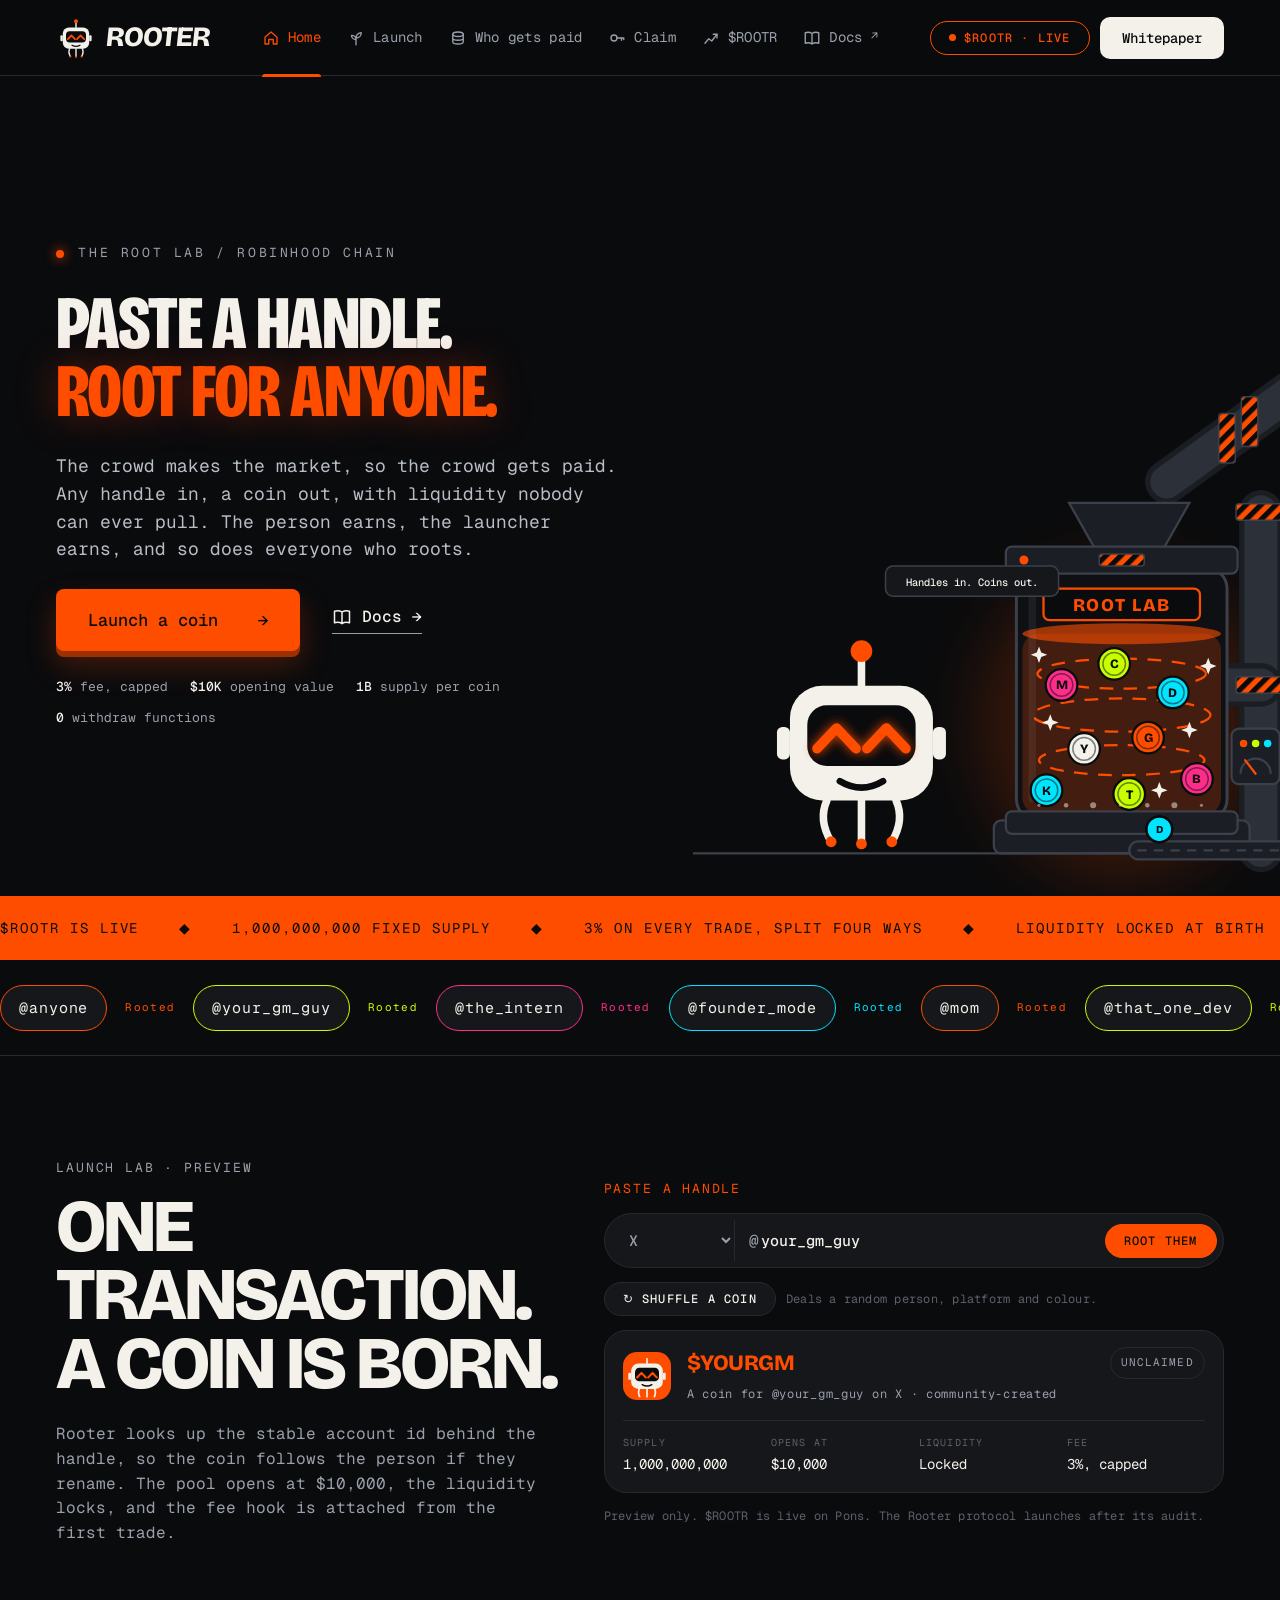
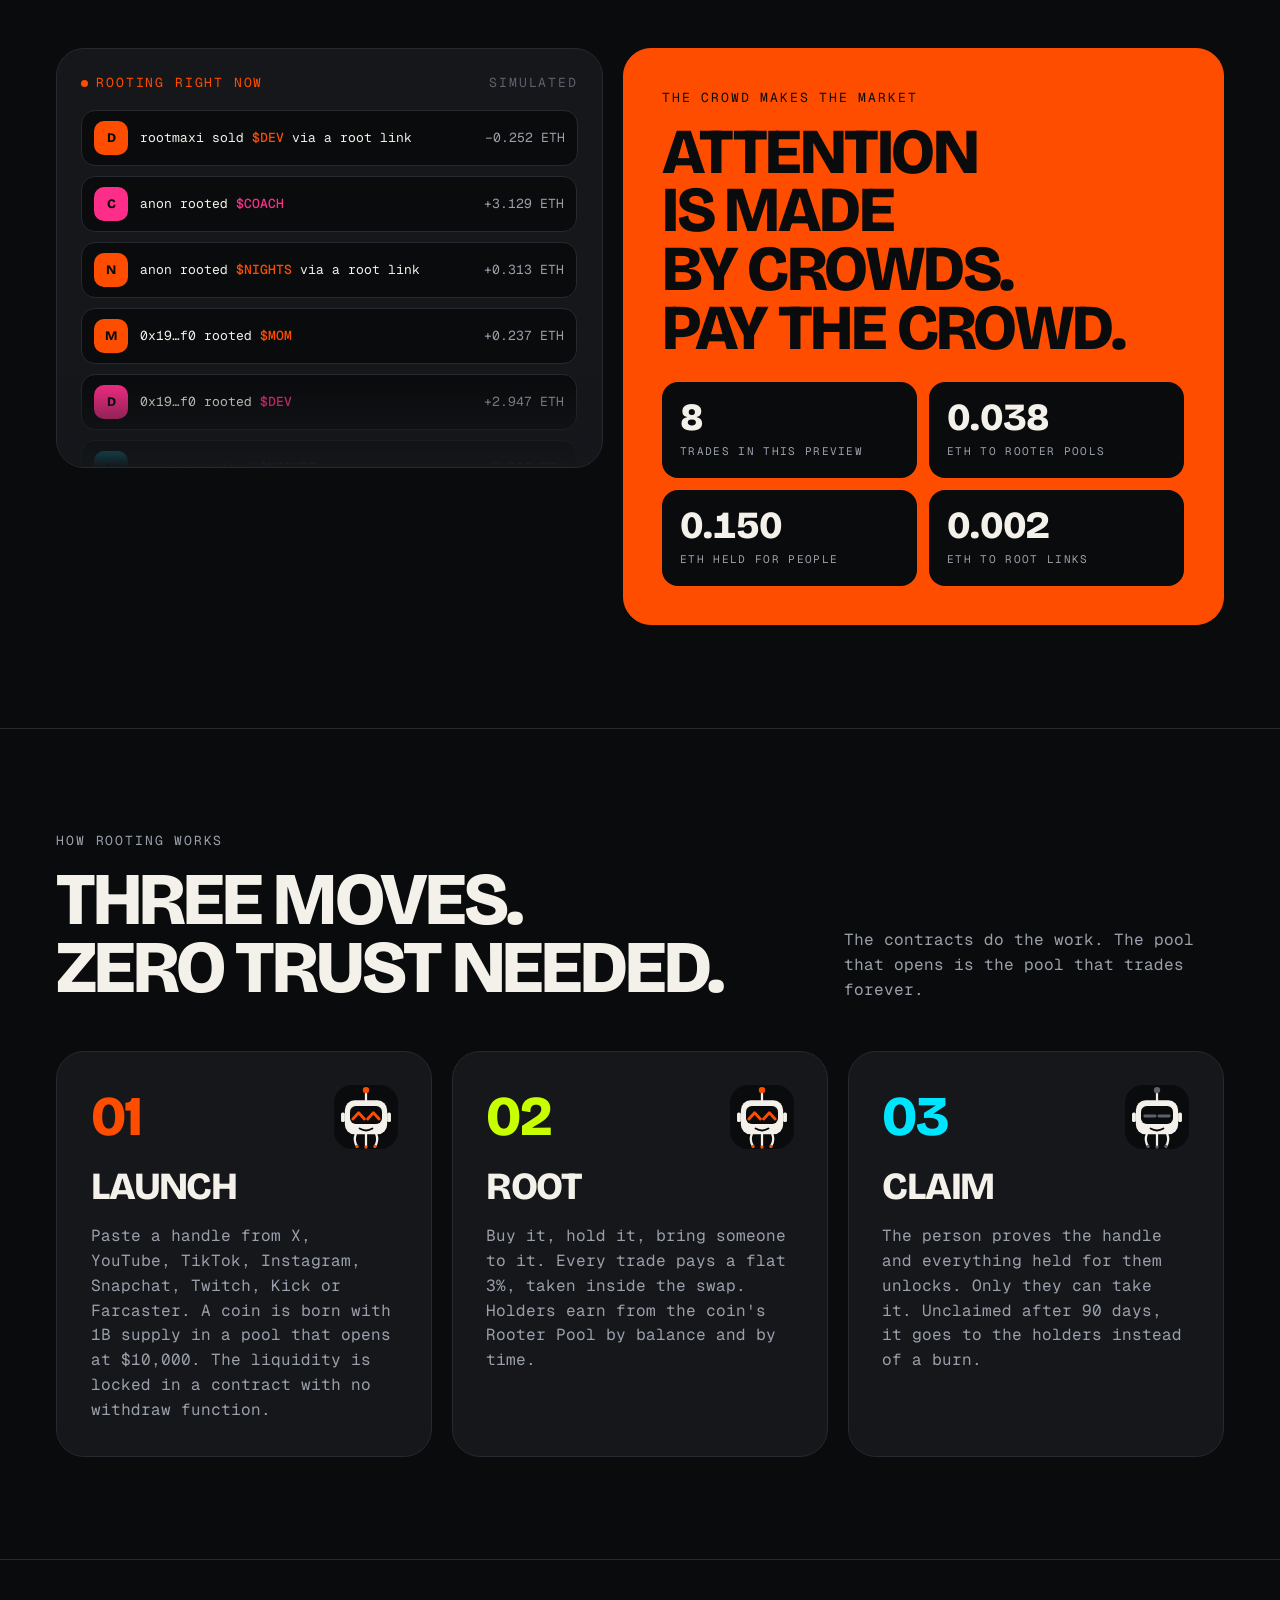
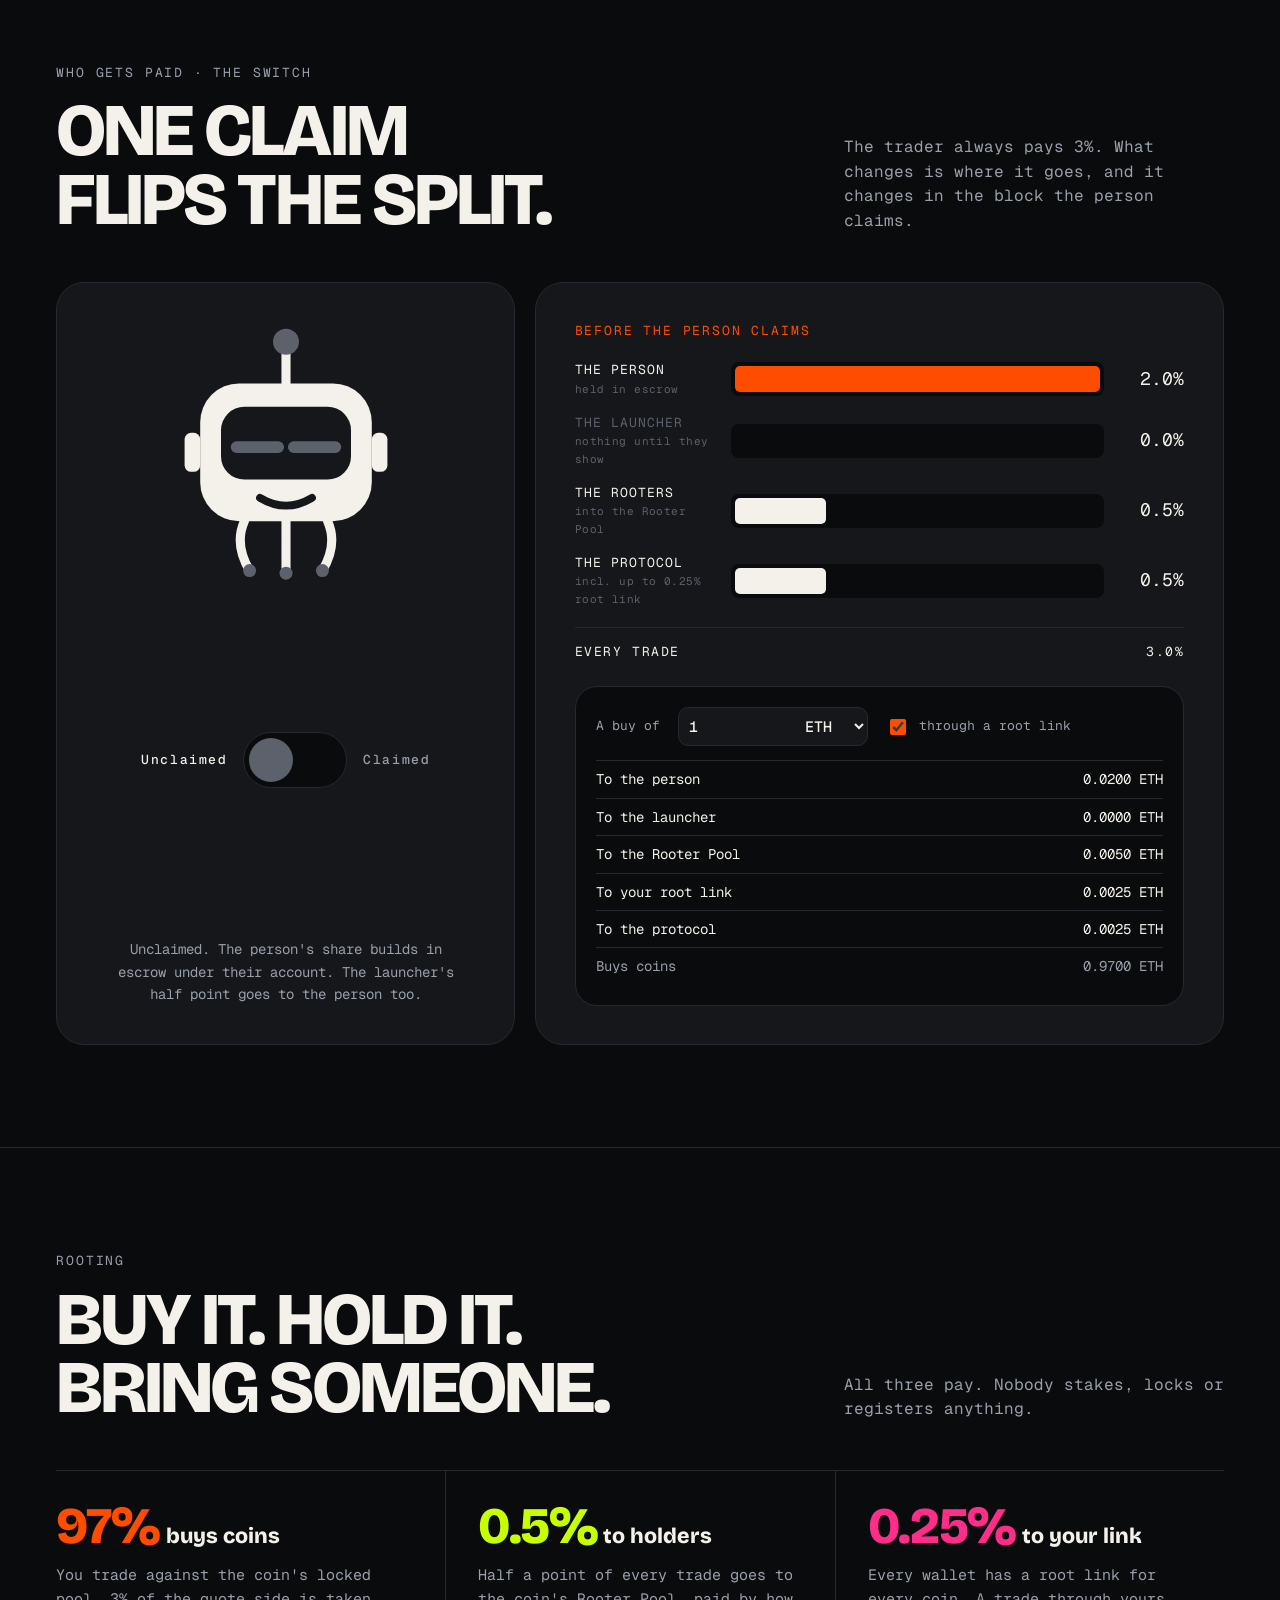
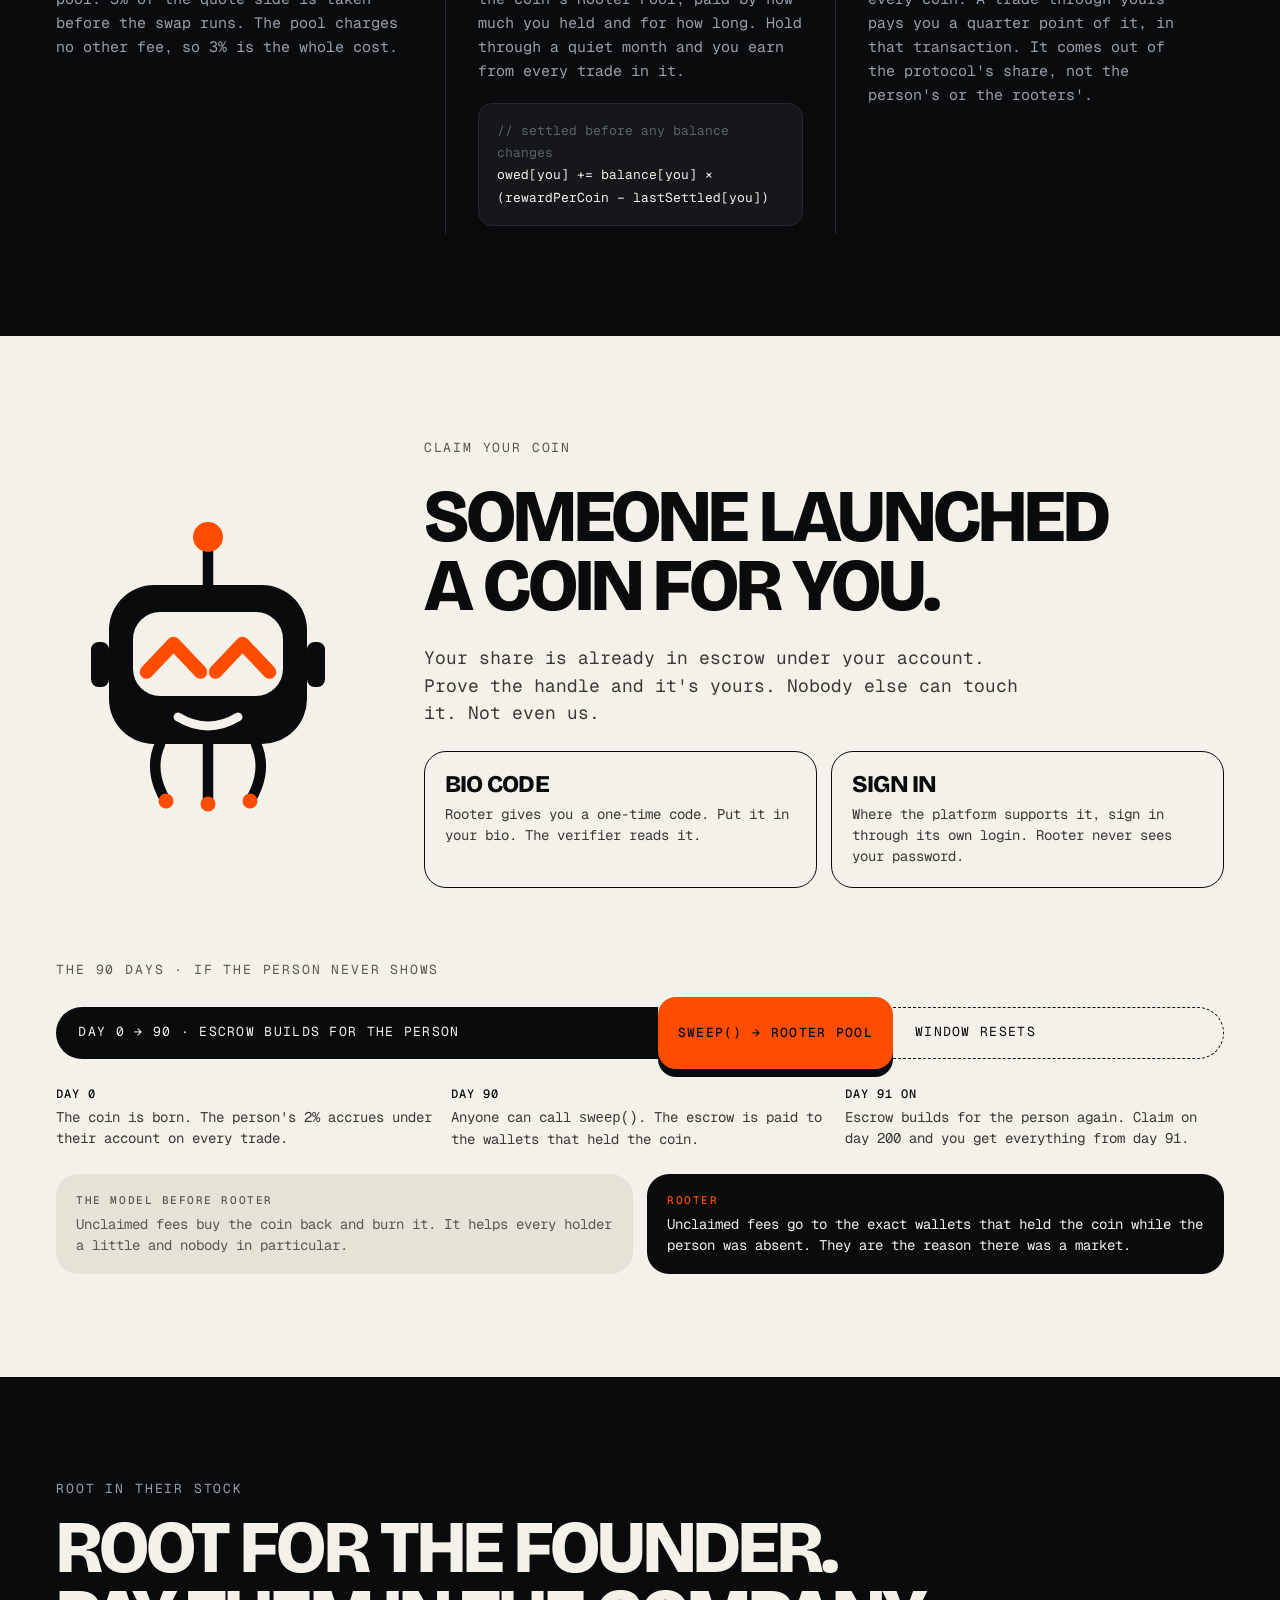
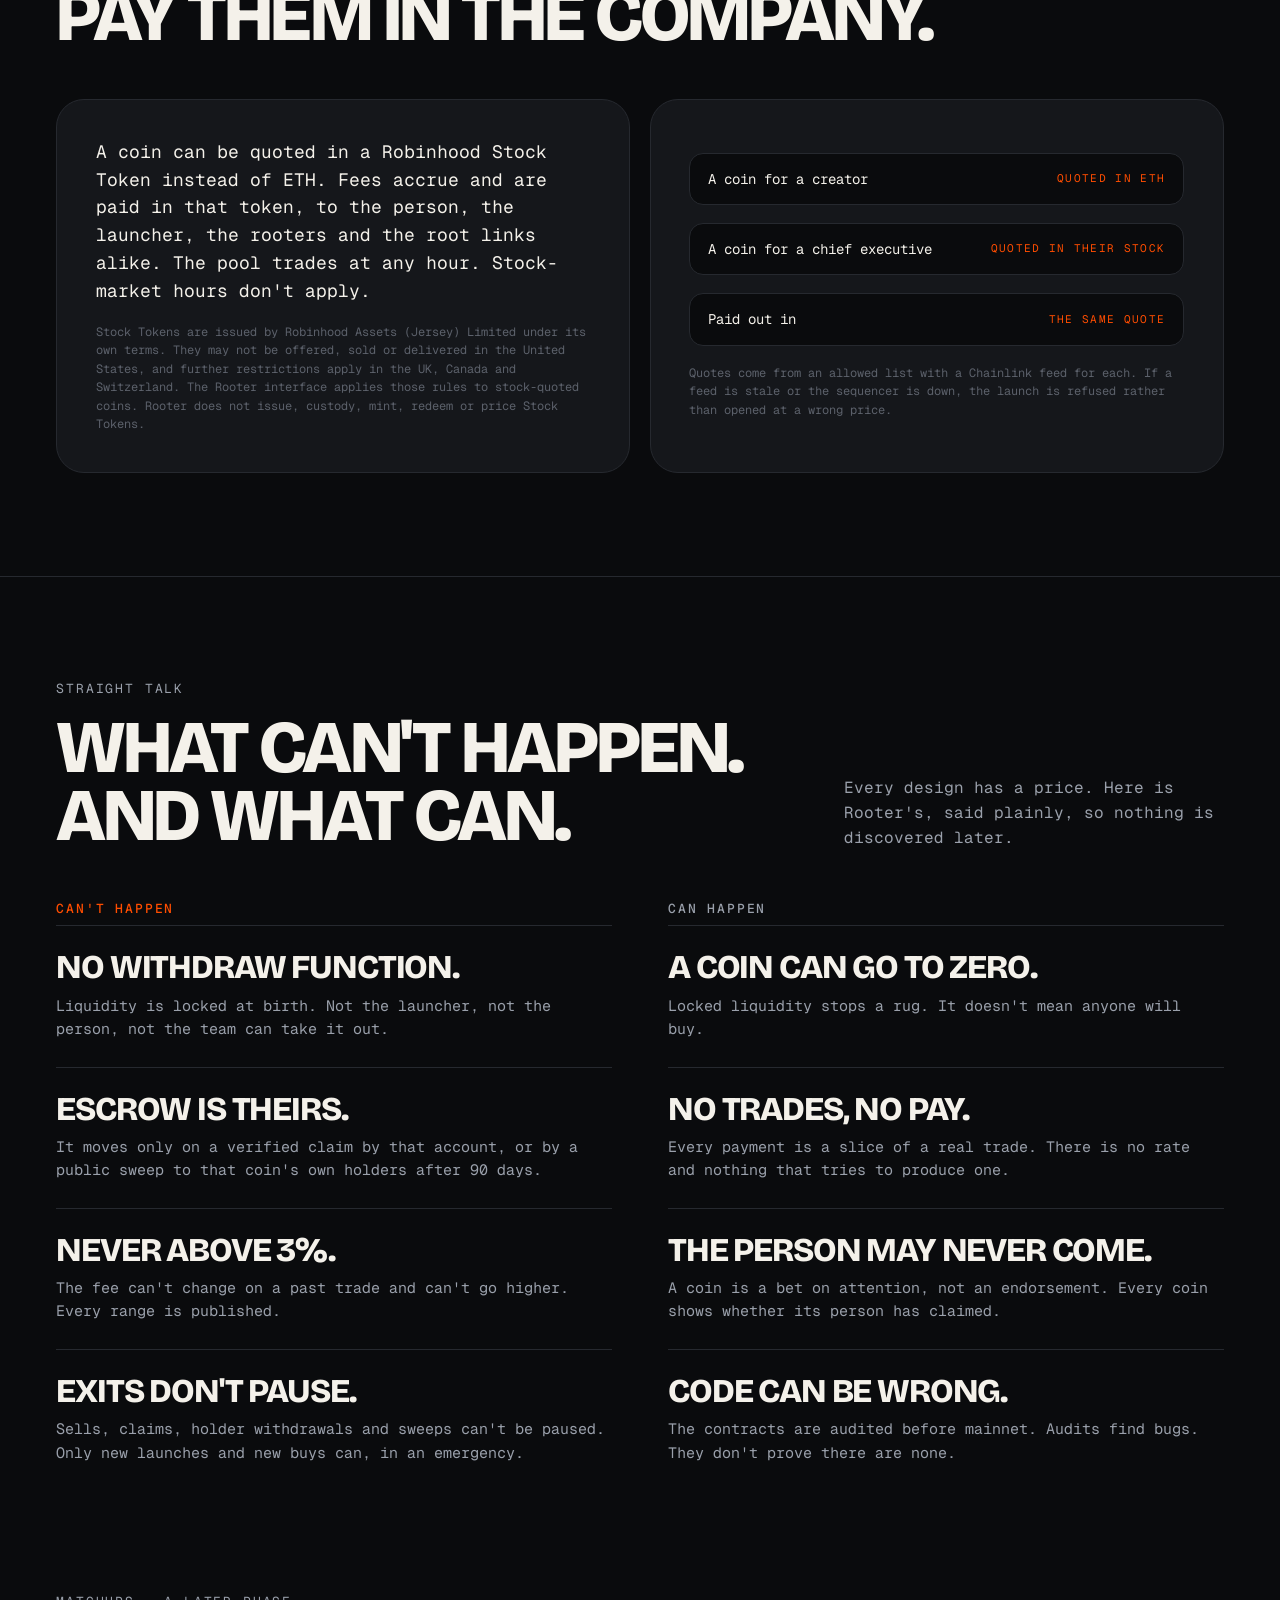
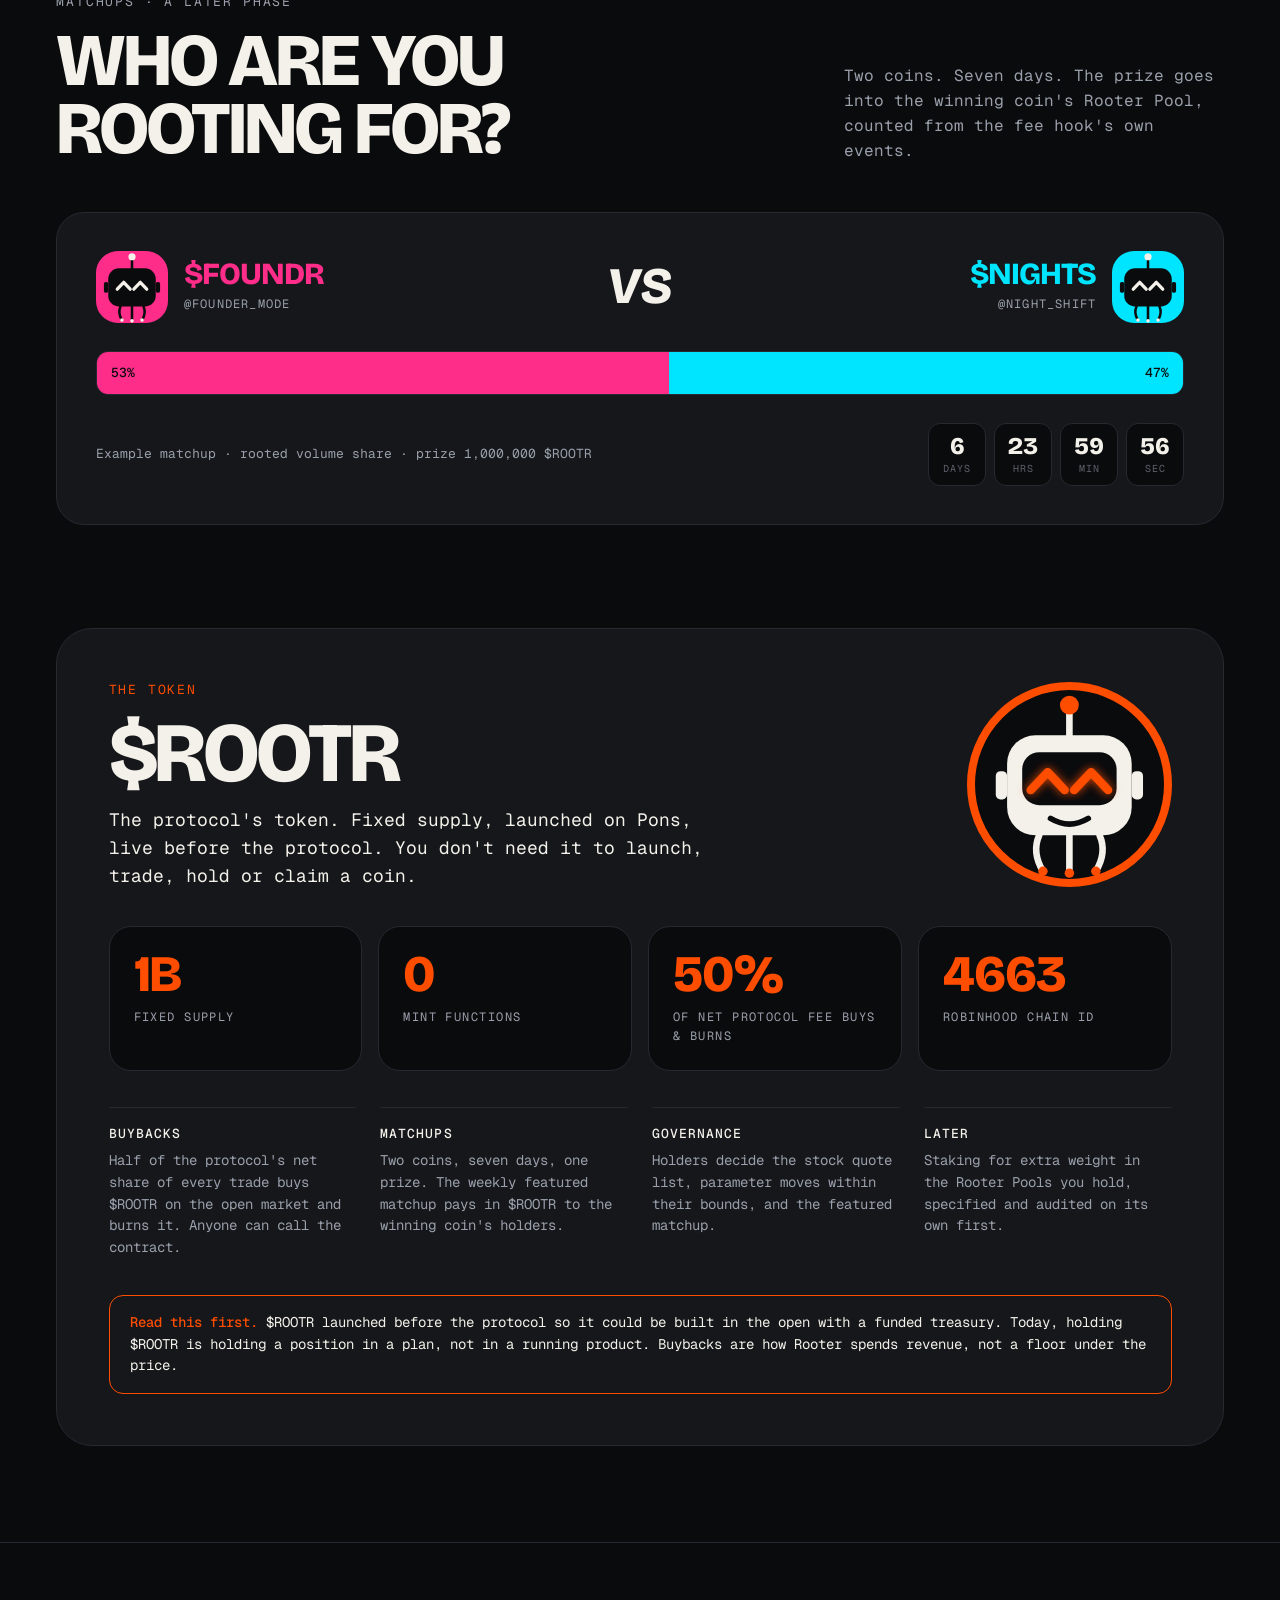
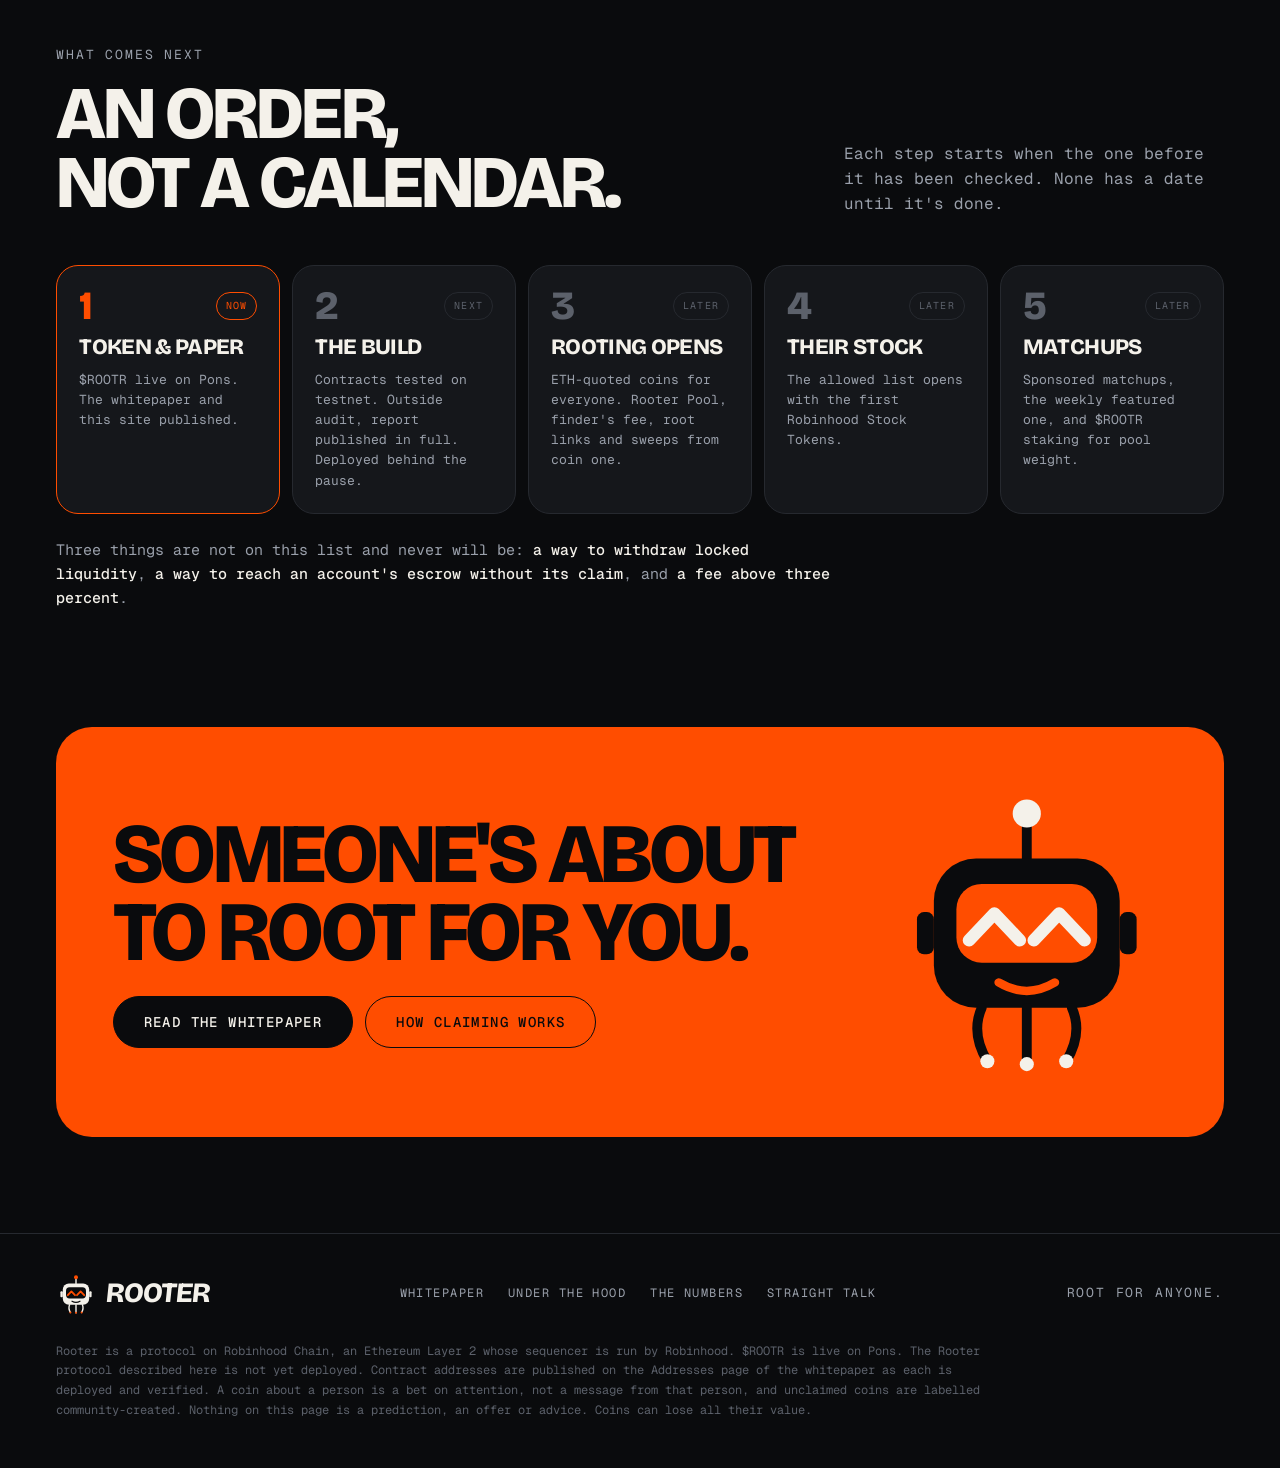
==== commit 41795696: "Rework the hero after the Shuffle reference: icon nav, two-line headline, Root Lab machine The hero " ====
--- a/site/index.html
+++ b/site/index.html
@@ -14,7 +14,7 @@
 <link rel="apple-touch-icon" href="assets/logo/app-icon-rally.png">
 <link rel="preconnect" href="https://fonts.googleapis.com">
 <link rel="preconnect" href="https://fonts.gstatic.com" crossorigin>
-<link rel="stylesheet" href="https://fonts.googleapis.com/css2?family=Bricolage+Grotesque:opsz,wght@12..96,700;12..96,800&family=Geist+Mono:wght@400;500&display=swap">
+<link rel="stylesheet" href="https://fonts.googleapis.com/css2?family=Bricolage+Grotesque:opsz,wdth,wght@12..96,75..100,700..800&family=Geist+Mono:wght@400;500&display=swap">
 <style>
 /* Layout: one dark stage with a dotted grid, broken by two loud bands (rally, bone).
    The claim switch is the page's one moving idea; everything else stays still. */
@@ -84,17 +84,8 @@
 /* Hero */
 .hero{display:grid;grid-template-columns:minmax(0,1.15fr) minmax(0,.85fr);align-items:center;gap:40px;padding-block:clamp(40px, 6vw, 80px) clamp(48px, 6vw, 72px)}
 .hero-copy{display:flex;flex-direction:column;gap:28px;min-width:0}
-.hero-stage{position:relative;aspect-ratio:1;max-width:560px;width:100%;justify-self:center;display:grid;place-items:center}
-.hero-stage .halo{position:absolute;inset:8%;border-radius:50%;background:var(--rally);opacity:.16;filter:blur(60px)}
-.hero-stage .ring{position:absolute;inset:10%;border-radius:50%;border:1px solid var(--line)}
-.hero-stage .bot{width:72%;position:relative}
-.sticker{position:absolute}
-.sticker.a{top:9%;right:2%;transform:rotate(8deg)}
-.sticker.b{bottom:12%;left:0;transform:rotate(-6deg)}
-.sticker.c{top:46%;right:-2%;transform:rotate(-4deg)}
 @media (max-width:900px){
   .hero{grid-template-columns:1fr}
-  .hero-stage{order:-1;max-width:340px}
 }
 
 /* Launch preview */
@@ -301,21 +292,81 @@
 .foot-links a:hover{color:var(--rally)}
 .legal{font-size:12px;line-height:1.65;color:var(--dim);max-width:78em;margin:0}
 
+/* Shuffle-style hero: copy left, an illustrated machine right */
+.nav-links{gap:26px}
+.nav-links a{display:inline-flex;align-items:center;gap:8px;height:76px;position:relative;text-transform:none;letter-spacing:.02em;font-size:14px;color:var(--mute)}
+.nav-links a svg{width:18px;height:18px;fill:none;stroke:currentColor;stroke-width:1.8;stroke-linecap:round;stroke-linejoin:round}
+.nav-links a.active{color:var(--rally)}
+.nav-links a.active::after{content:'';position:absolute;left:0;right:0;bottom:-1px;height:3px;background:var(--rally);border-radius:3px 3px 0 0}
+.nav-links a:hover{color:var(--bone)}
+.nav-links .ext{font-size:12px}
+.btn-white{display:inline-flex;align-items:center;padding:12px 22px;border-radius:10px;background:var(--bone);color:var(--void);font:500 14px var(--mono);text-decoration:none;white-space:nowrap;transition:transform .15s}
+.btn-white:hover{transform:translateY(-2px)}
+.hero{position:relative;overflow:hidden;grid-template-columns:minmax(0,1fr) minmax(0,1fr);gap:24px;padding-block:clamp(32px,4vw,56px) 0;align-items:center;min-height:min(820px, calc(100svh - 76px))}
+.hero::before{content:'';position:absolute;inset:0;z-index:-1;background:
+  radial-gradient(40% 50% at 72% 55%, rgba(255,77,0,.22), transparent 70%),
+  radial-gradient(30% 40% at 10% 10%, rgba(0,229,255,.06), transparent 70%),
+  repeating-linear-gradient(90deg, transparent 0 140px, rgba(255,255,255,.018) 140px 146px),
+  linear-gradient(180deg, #0C0E12, var(--void));}
+.hero::after{content:'';position:absolute;inset:0;z-index:-1;background-image:radial-gradient(var(--dot) 1.2px, transparent 1.4px);background-size:24px 24px;mask-image:linear-gradient(90deg,#000 30%,transparent 70%);-webkit-mask-image:linear-gradient(90deg,#000 30%,transparent 70%)}
+.hero-copy{gap:26px;padding-bottom:clamp(32px,4vw,56px)}
+.kicker{display:inline-flex;align-items:center;gap:14px;font-size:13px;letter-spacing:.2em;text-transform:uppercase;color:var(--mute)}
+.kdot{width:8px;height:8px;border-radius:50%;background:var(--rally);box-shadow:0 0 12px var(--rally)}
+.hero-h{font-size:clamp(52px, 5.9vw, 86px);font-stretch:75%;letter-spacing:-.02em;line-height:.9}
+.hero-h .accent{color:var(--rally);text-shadow:0 0 40px rgba(255,77,0,.35)}
+.muted-2{color:#B9BDC6}
+.hero-ctas{display:flex;align-items:center;gap:32px;flex-wrap:wrap}
+.btn-chunky{display:inline-flex;align-items:center;gap:40px;padding:20px 32px;border-radius:8px;background:var(--rally);color:var(--void);font:500 17px var(--mono);text-decoration:none;box-shadow:0 6px 0 #9E2F00, 0 14px 30px rgba(255,77,0,.25);transition:transform .12s, box-shadow .12s}
+.btn-chunky:hover{transform:translateY(-2px);box-shadow:0 8px 0 #9E2F00, 0 18px 36px rgba(255,77,0,.35)}
+.btn-chunky:active{transform:translateY(5px);box-shadow:0 1px 0 #9E2F00}
+.btn-chunky span{transition:transform .2s}.btn-chunky:hover span{transform:translateX(5px)}
+.btn-link{display:inline-flex;align-items:center;gap:10px;color:var(--bone);text-decoration:none;font:500 16px var(--mono);padding-bottom:6px;border-bottom:1.5px solid var(--mute)}
+.btn-link svg{width:20px;height:20px;fill:none;stroke:currentColor;stroke-width:1.8;stroke-linejoin:round}
+.btn-link:hover{border-color:var(--rally);color:var(--rally)}
+.hero-facts{display:flex;flex-wrap:wrap;gap:10px 22px;font-size:13px;color:var(--mute)}
+.hero-facts b{color:var(--bone);font-weight:500}
+.machine{align-self:end;justify-self:end;width:100%;max-width:820px;margin-right:calc(var(--gutter) * -1)}
+.machine svg{display:block;width:100%;height:auto;overflow:visible}
+.try-grid{display:grid;grid-template-columns:minmax(0,.9fr) minmax(0,1.1fr);gap:40px;align-items:center}
+.try-grid .launch{max-width:none}
+@media (max-width:1000px){
+  .hero{grid-template-columns:1fr;min-height:0}
+  .machine{justify-self:center;margin-right:0;max-width:620px}
+  .hero-copy{padding-bottom:0}
+  .try-grid{grid-template-columns:1fr}
+}
+@media (max-width:560px){.nav .btn-white{padding:10px 16px}.hero-ctas{gap:22px}.btn-chunky{gap:24px;padding:18px 24px}}
+/* Machine parts */
+#scene .swirl{stroke-dasharray:18 14;animation:dash 3s linear infinite}
+#scene .swirl.b{animation-duration:4.2s;animation-direction:reverse}
+@keyframes dash{to{stroke-dashoffset:-64}}
+#scene .flow{stroke-dasharray:3 34;animation:flow 1.4s linear infinite}
+@keyframes flow{to{stroke-dashoffset:-37}}
+#scene .belt{stroke-dasharray:10 12;animation:belt .8s linear infinite}
+@keyframes belt{to{stroke-dashoffset:-22}}
+#scene .spark{transform-box:fill-box;transform-origin:center;animation:twinkle 2.4s ease-in-out infinite}
+@keyframes twinkle{0%,100%{transform:scale(.3) rotate(0);opacity:.2}50%{transform:scale(1) rotate(45deg);opacity:1}}
+#scene .bubble{animation:rise 4s linear infinite}
+@keyframes rise{from{transform:translateY(0);opacity:0}15%{opacity:.8}to{transform:translateY(-250px);opacity:0}}
+#scene .lamp{animation:lamp 1.6s steps(2) infinite}
+@keyframes lamp{50%{opacity:.25}}
+#scene .glow-liquid{animation:breathe 3.4s ease-in-out infinite;transform-box:fill-box;transform-origin:center}
+#scene .scene-bot{animation:bob 3.2s ease-in-out infinite}
+#scene .tag{animation:float 3s ease-in-out infinite}
+@keyframes float{50%{transform:translateY(-6px)}}
+#scene .tcoin{transform-box:fill-box;transform-origin:center;animation:swim 3.6s ease-in-out infinite}
+@keyframes swim{50%{transform:translateY(-12px) rotate(8deg)}}
+#scene .out{animation:rollout 4.2s linear infinite}
+@keyframes rollout{from{transform:translateX(-40px);opacity:0}12%{opacity:1}88%{opacity:1}to{transform:translateX(150px);opacity:0}}
+#scene .gauge{transform-box:fill-box;transform-origin:50% 100%;animation:needle 2.6s ease-in-out infinite}
+@keyframes needle{50%{transform:rotate(38deg)}}
+
 /* Motion */
 .hero .w{display:inline-block;animation:slam .7s cubic-bezier(.2,1.4,.4,1) both}
 .hero .w:nth-child(1){animation-delay:.05s}.hero .w:nth-child(3){animation-delay:.16s}.hero .w:nth-child(5){animation-delay:.27s}
 @keyframes slam{from{transform:translateY(40%) skewY(6deg) scale(.9);opacity:0}to{transform:none;opacity:1}}
-.hero-stage .bot{animation:drop 1s .25s cubic-bezier(.2,1.5,.45,1) both}
 @keyframes drop{from{transform:translateY(-30%) rotate(-8deg);opacity:0}to{transform:none;opacity:1}}
-.sticker{animation:pop .5s cubic-bezier(.2,1.8,.5,1) both}
-.sticker.a{animation-delay:.9s}.sticker.b{animation-delay:1.05s}.sticker.c{animation-delay:1.2s}
-@keyframes pop{from{scale:0}to{scale:1}}
-.hero-stage .halo{animation:breathe 4s ease-in-out infinite}
-@keyframes breathe{50%{opacity:.26;transform:scale(1.06)}}
-.orbit{position:absolute;inset:6%;border-radius:50%;animation:spin 36s linear infinite}
-.orbit .chip{position:absolute;left:50%;top:50%;width:0;height:0}
-.orbit .chip span{position:absolute;translate:-50% -50%;animation:spin 36s linear infinite reverse;display:inline-flex;padding:7px 12px;border-radius:999px;font:500 11px var(--mono);letter-spacing:.08em;color:var(--void);white-space:nowrap;box-shadow:0 6px 20px rgba(0,0,0,.35)}
-@keyframes spin{to{transform:rotate(360deg)}}
+@keyframes breathe{50%{opacity:.36;transform:scale(1.04)}}
 .rb .tip{animation:tipPulse 2.4s ease-in-out infinite}
 @keyframes tipPulse{50%{filter:brightness(1.4) drop-shadow(0 0 6px currentColor)}}
 .reveal{transition:transform .8s cubic-bezier(.2,.8,.2,1)}
@@ -385,29 +436,54 @@
 <header class="nav wrap">
   <a class="brand" href="#top" aria-label="Rooter home"><span data-bot="mini"></span><span class="wordmark">Rooter</span></a>
   <nav class="nav-links" aria-label="Sections">
-    <a href="#how">Rooting</a>
-    <a href="#paid">Who gets paid</a>
-    <a href="#claim">Claim your coin</a>
-    <a href="#talk">Straight talk</a>
-    <a href="#token">$ROOTR</a>
-    <a class="docs" href="https://rooter-3.gitbook.io/whitepaper" target="_blank" rel="noopener">Docs</a>
+    <a href="#top" class="active"><svg viewBox="0 0 24 24"><path d="M4 11 12 4l8 7v9h-5v-6H9v6H4z"/></svg>Home</a>
+    <a href="#try"><svg viewBox="0 0 24 24"><path d="M12 21v-9M12 12c0-4 3-7 7-7 0 4-3 7-7 7ZM12 14c0-3-2.5-5.5-6-5.5 0 3 2.5 5.5 6 5.5Z"/></svg>Launch</a>
+    <a href="#paid"><svg viewBox="0 0 24 24"><ellipse cx="12" cy="7" rx="7" ry="3"/><path d="M5 7v5c0 1.7 3.1 3 7 3s7-1.3 7-3V7M5 12v5c0 1.7 3.1 3 7 3s7-1.3 7-3v-5"/></svg>Who gets paid</a>
+    <a href="#claim"><svg viewBox="0 0 24 24"><circle cx="8" cy="12" r="4"/><path d="M12 12h9M18 12v3M21 12v2"/></svg>Claim</a>
+    <a href="#token"><svg viewBox="0 0 24 24"><path d="M4 19 9 13l4 3 7-9"/><path d="M15 7h5v5"/></svg>$ROOTR</a>
+    <a href="https://rooter-3.gitbook.io/whitepaper" target="_blank" rel="noopener"><svg viewBox="0 0 24 24"><path d="M3 5c3-1 6-1 9 1v14c-3-2-6-2-9-1zM21 5c-3-1-6-1-9 1v14c3-2 6-2 9-1z"/></svg>Docs<span aria-hidden="true" class="ext">↗</span></a>
   </nav>
   <div class="nav-cta">
     <span class="pill hot"><span class="live-dot"></span>$ROOTR · Live</span>
-    <a class="pill solid" href="https://rooter-3.gitbook.io/whitepaper" target="_blank" rel="noopener">Whitepaper</a>
+    <a class="btn-white" href="https://rooter-3.gitbook.io/whitepaper" target="_blank" rel="noopener">Whitepaper</a>
   </div>
 </header>
 
 <main id="top">
 
-<section class="hero wrap dots" aria-labelledby="hero-title">
+<section class="hero wrap" aria-labelledby="hero-title">
   <div class="hero-copy">
-    <span class="pill" style="align-self:flex-start;color:var(--mute)">Robinhood Chain · 4663</span>
-    <h1 id="hero-title" class="display h1"><span class="w">Root</span><br><span class="w">for</span><br><span class="w">anyone<span style="color:var(--rally)">.</span></span></h1>
-    <p class="lede">Paste a handle and a coin exists, with liquidity nobody can ever pull. People root for the person by trading it. The person earns from every trade. And the rooters earn too. Every rooter feeds the next rooter.</p>
-
+    <span class="kicker"><span class="kdot"></span>The root lab / Robinhood Chain</span>
+    <h1 id="hero-title" class="display hero-h"><span class="w">Paste a handle.</span><br><span class="w accent">Root for anyone.</span></h1>
+    <p class="lede muted-2">The crowd makes the market, so the crowd gets paid. Any handle in, a coin out, with liquidity nobody can ever pull. The person earns, the launcher earns, and so does everyone who roots.</p>
+    <div class="hero-ctas">
+      <a class="btn-chunky" href="#try">Launch a coin <span aria-hidden="true">→</span></a>
+      <a class="btn-link" href="https://rooter-3.gitbook.io/whitepaper" target="_blank" rel="noopener"><svg viewBox="0 0 24 24" aria-hidden="true"><path d="M3 5c3-1 6-1 9 1v14c-3-2-6-2-9-1zM21 5c-3-1-6-1-9 1v14c3-2 6-2 9-1z"/></svg>Docs <span aria-hidden="true">→</span></a>
+    </div>
+    <div class="hero-facts"><span><b>3%</b> fee, capped</span><span><b>$10K</b> opening value</span><span><b>1B</b> supply per coin</span><span><b>0</b> withdraw functions</span></div>
+  </div>
+  <div class="machine" aria-hidden="true">
+    <svg id="scene" viewBox="0 0 760 700" preserveAspectRatio="xMidYMid meet"></svg>
+  </div>
+</section>
+
+<div class="ticker" aria-label="Key facts">
+  <div class="track"><span>$ROOTR is live</span><span>◆</span><span>1,000,000,000 fixed supply</span><span>◆</span><span>3% on every trade, split four ways</span><span>◆</span><span>Liquidity locked at birth</span><span>◆</span><span>Robinhood Chain · 4663</span><span>◆</span><span>Launched on Pons</span><span>◆</span></div>
+  <div class="track" aria-hidden="true"><span>$ROOTR is live</span><span>◆</span><span>1,000,000,000 fixed supply</span><span>◆</span><span>3% on every trade, split four ways</span><span>◆</span><span>Liquidity locked at birth</span><span>◆</span><span>Robinhood Chain · 4663</span><span>◆</span><span>Launched on Pons</span><span>◆</span></div>
+</div>
+
+<div class="handles" aria-hidden="true">
+  <div class="track" id="handles-a"></div><div class="track" id="handles-b"></div>
+</div>
+
+<section id="try" class="section wrap reveal" aria-labelledby="try-title" style="border-top:0">
+  <div class="try-grid">
+    <div class="section-head" style="margin:0;flex-direction:column;align-items:flex-start">
+      <div><span class="eyebrow">Launch lab · preview</span><h2 id="try-title" class="display h2">One transaction.<br>A coin is born.</h2></div>
+      <p class="aside" style="max-width:30em">Rooter looks up the stable account id behind the handle, so the coin follows the person if they rename. The pool opens at $10,000, the liquidity locks, and the fee hook is attached from the first trade.</p>
+    </div>
     <form class="launch" id="launch" autocomplete="off">
-      <label for="handle" class="eyebrow">Try it · paste a handle</label>
+      <label for="handle" class="eyebrow hot">Paste a handle</label>
       <div class="launch-row">
         <select id="platform" aria-label="Platform">
           <option>X</option><option>YouTube</option><option>TikTok</option><option>Instagram</option>
@@ -435,25 +511,9 @@
       <p class="note">Preview only. $ROOTR is live on Pons. The Rooter protocol launches after its audit.</p>
     </form>
   </div>
-
-  <div class="hero-stage" aria-hidden="true">
-    <div class="halo"></div><div class="ring"></div><div class="orbit" id="orbit"></div>
-    <div class="bot" data-bot="hero"></div>
-    <span class="sticker a pill bone">GM @YOU</span>
-    <span class="sticker b pill solid">+1 Rooter</span>
-  </div>
-</section>
-
-<div class="ticker" aria-label="Key facts">
-  <div class="track"><span>$ROOTR is live</span><span>◆</span><span>1,000,000,000 fixed supply</span><span>◆</span><span>3% on every trade, split four ways</span><span>◆</span><span>Liquidity locked at birth</span><span>◆</span><span>Robinhood Chain · 4663</span><span>◆</span><span>Launched on Pons</span><span>◆</span></div>
-  <div class="track" aria-hidden="true"><span>$ROOTR is live</span><span>◆</span><span>1,000,000,000 fixed supply</span><span>◆</span><span>3% on every trade, split four ways</span><span>◆</span><span>Liquidity locked at birth</span><span>◆</span><span>Robinhood Chain · 4663</span><span>◆</span><span>Launched on Pons</span><span>◆</span></div>
-</div>
-
-<div class="handles" aria-hidden="true">
-  <div class="track" id="handles-a"></div><div class="track" id="handles-b"></div>
-</div>
-
-<section id="crowd" class="section wrap reveal" aria-labelledby="crowd-title" style="border-top:0">
+</section>
+
+<section id="crowd" class="section wrap reveal" aria-labelledby="crowd-title" style="border-top:0;padding-top:0">
   <div class="crowd">
     <div class="card feed" aria-label="Simulated rooting feed">
       <div class="feed-head"><span class="eyebrow hot"><span class="live-dot" style="display:inline-block;margin-right:8px"></span>Rooting right now</span><span class="eyebrow" style="color:var(--dim)">Simulated</span></div>
@@ -731,8 +791,7 @@
     var id = 'g' + (uid++), s = 'fill="none" stroke-linecap="round" stroke-linejoin="round"';
     var awake = 'M59 106 L77 87 L95 106 M105 106 L123 87 L141 106', asleep = 'M62 97 H94 M106 97 H138';
     var glow = opt.glow !== false;
-    return '<svg class="rb' + (opt.asleep ? ' asleep' : '') + '" viewBox="0 0 200 200" aria-hidden="true" focusable="false" style="overflow:visible;display:block;width:100%;height:auto">' +
-      (glow ? '<defs><filter id="' + id + '" x="-60%" y="-60%" width="220%" height="220%"><feGaussianBlur stdDeviation="5"/></filter></defs>' : '') +
+    var inner = (glow ? '<defs><filter id="' + id + '" x="-60%" y="-60%" width="220%" height="220%"><feGaussianBlur stdDeviation="5"/></filter></defs>' : '') +
       '<g class="' + (opt.bob ? 'bob' : '') + '">' +
       '<path d="M100 48V24" stroke="' + fg + '" stroke-width="7" ' + s + '/>' +
       '<circle class="tip" cx="100" cy="16" r="10" fill="' + a + '"/>' +
@@ -747,8 +806,9 @@
       '<path d="M80 136Q100 148 120 136" stroke="' + bg + '" stroke-width="6" ' + s + '/>' +
       '</g>' +
       '<path d="M68 154Q60 172 72 192M100 154V194M132 154Q140 172 128 192" stroke="' + fg + '" stroke-width="7" ' + s + '/>' +
-      '<circle class="tip" cx="72" cy="192" r="5" fill="' + a + '"/><circle class="tip" cx="100" cy="194" r="5" fill="' + a + '"/><circle class="tip" cx="128" cy="192" r="5" fill="' + a + '"/>' +
-      '</svg>';
+      '<circle class="tip" cx="72" cy="192" r="5" fill="' + a + '"/><circle class="tip" cx="100" cy="194" r="5" fill="' + a + '"/><circle class="tip" cx="128" cy="192" r="5" fill="' + a + '"/>';
+    if (opt.inner) return '<g class="rb' + (opt.asleep ? ' asleep' : '') + '">' + inner + '</g>';
+    return '<svg class="rb' + (opt.asleep ? ' asleep' : '') + '" viewBox="0 0 200 200" aria-hidden="true" focusable="false" style="overflow:visible;display:block;width:100%;height:auto">' + inner + '</svg>';
   }
   var kinds = {
     mini: function(){ return bot(C.bone, C.void, C.rally, {glow:false}); },
@@ -763,15 +823,87 @@
   document.querySelectorAll('[data-bot]').forEach(function(el){
     var k = kinds[el.getAttribute('data-bot')]; if (k) el.innerHTML = k();
   });
+  // The Root Lab: handles drop in through the pipe, coins swirl in the tank, finished coins roll out.
+  var scene = document.getElementById('scene');
+  if (scene) {
+    var G = {pipe:'#1A1D22', pipeIn:'#2C3038', metal:'#1B1E24', edge:'#3B404A', glass:'#0E1014'};
+    function pipe(d){
+      return '<path d="' + d + '" fill="none" stroke="' + G.pipe + '" stroke-width="58" stroke-linecap="round" stroke-linejoin="round"/>' +
+             '<path d="' + d + '" fill="none" stroke="' + G.pipeIn + '" stroke-width="44" stroke-linecap="round" stroke-linejoin="round"/>';
+    }
+    function band(x, y, w, h){ return '<rect x="' + (x - w/2) + '" y="' + (y - h/2) + '" width="' + w + '" height="' + h + '" rx="4" fill="url(#hz)" stroke="' + G.edge + '" stroke-width="2"/>'; }
+    function spark(x, y, d){ return '<g transform="translate(' + x + ' ' + y + ')"><path class="spark" style="animation-delay:' + d + 's" d="M0-11L3-3L11 0L3 3L0 11L-3 3L-11 0L-3-3Z" fill="' + C.bone + '"/></g>'; }
+    var tank = [
+      '<ellipse class="glow-liquid" cx="550" cy="470" rx="190" ry="210" fill="' + C.rally + '" opacity=".18" filter="url(#soft)"/>',
+      // pipes
+      pipe('M790 20L610 150'), band(720, 70, 22, 66), band(690, 92, 22, 66),
+      pipe('M735 190V640'), pipe('M690 420H735'), band(735, 190, 66, 22), band(735, 420, 66, 22),
+      // panel on the right pipe
+      '<rect x="696" y="478" width="64" height="74" rx="10" fill="' + G.metal + '" stroke="' + G.edge + '" stroke-width="3"/>',
+      '<circle class="lamp" cx="712" cy="498" r="5" fill="' + C.rally + '"/><circle class="lamp" style="animation-delay:.5s" cx="728" cy="498" r="5" fill="#C8FF00"/><circle class="lamp" style="animation-delay:1s" cx="744" cy="498" r="5" fill="#00E5FF"/>',
+      '<path d="M708 538A20 20 0 0 1 748 538" fill="none" stroke="' + G.edge + '" stroke-width="3"/><path class="gauge" d="M728 538L714 520" stroke="' + C.rally + '" stroke-width="3" stroke-linecap="round"/>',
+      // base and floor
+      '<rect x="380" y="600" width="340" height="44" rx="10" fill="' + G.metal + '" stroke="' + G.edge + '" stroke-width="3"/>',
+      '<path d="M-20 644H780" stroke="' + G.edge + '" stroke-width="3"/>',
+      // hopper on top
+      '<polygon points="480,178 640,178 606,238 514,238" fill="' + G.metal + '" stroke="' + G.edge + '" stroke-width="3"/>',
+      // tank
+      '<rect x="410" y="264" width="280" height="336" rx="28" fill="' + G.glass + '" stroke="' + G.edge + '" stroke-width="4"/>',
+      '<rect x="418" y="352" width="264" height="240" rx="22" fill="' + C.rally + '" opacity=".22"/>',
+      '<ellipse cx="550" cy="352" rx="132" ry="14" fill="' + C.rally + '" opacity=".6"/>',
+      '<ellipse class="swirl" cx="550" cy="405" rx="112" ry="20" fill="none" stroke="' + C.rally + '" stroke-width="3"/>',
+      '<ellipse class="swirl b" cx="550" cy="460" rx="118" ry="22" fill="none" stroke="' + C.rally + '" stroke-width="3"/>',
+      '<ellipse class="swirl" style="animation-delay:-1.2s" cx="550" cy="520" rx="110" ry="20" fill="none" stroke="' + C.rally + '" stroke-width="3"/>',
+      '<rect x="426" y="276" width="10" height="300" rx="5" fill="#fff" opacity=".06"/>',
+      // caps
+      '<rect x="396" y="236" width="308" height="36" rx="8" fill="' + G.metal + '" stroke="' + G.edge + '" stroke-width="3"/>',
+      '<rect x="396" y="588" width="308" height="30" rx="8" fill="' + G.metal + '" stroke="' + G.edge + '" stroke-width="3"/>',
+      band(550, 254, 60, 16), '<circle class="lamp" cx="420" cy="254" r="6" fill="' + C.rally + '"/>',
+      // plaque
+      '<rect x="446" y="292" width="208" height="42" rx="8" fill="' + C.void + '" stroke="' + C.rally + '" stroke-width="3"/>',
+      '<text x="550" y="322" text-anchor="middle" fill="' + C.rally + '" font-size="24" letter-spacing="2" style="font-family:var(--display);font-weight:800">ROOT LAB</text>',
+      // belt
+      '<rect x="560" y="628" width="220" height="24" rx="12" fill="' + G.metal + '" stroke="' + G.edge + '" stroke-width="3"/>',
+      '<path class="belt" d="M572 640H770" stroke="' + G.edge + '" stroke-width="3" stroke-linecap="round"/>'
+    ];
+    var coinsIn = [['M','#FF2D8A',470,420],['C','#C8FF00',540,392],['D','#00E5FF',618,430],['Y',C.bone,500,505],['G',C.rally,585,490],['B','#FF2D8A',650,545],['K','#00E5FF',450,560],['T','#C8FF00',560,565]];
+    coinsIn.forEach(function(c, i){
+      tank.push('<g class="tcoin" style="animation-delay:-' + (i * .45) + 's"><circle cx="' + c[2] + '" cy="' + c[3] + '" r="21" fill="' + c[1] + '" stroke="' + C.void + '" stroke-width="3"/><circle cx="' + c[2] + '" cy="' + c[3] + '" r="15" fill="none" stroke="' + C.void + '" stroke-width="2" opacity=".5"/><text x="' + c[2] + '" y="' + (c[3] + 6) + '" text-anchor="middle" fill="' + C.void + '" font-size="17" style="font-family:var(--display);font-weight:800">' + c[0] + '</text></g>');
+    });
+    [[440,380,0],[665,395,.8],[640,480,1.6],[455,470,.4],[600,560,1.2]].forEach(function(q){ tank.push(spark(q[0], q[1], q[2])); });
+    for (var bi = 0; bi < 7; bi++) tank.push('<circle class="bubble" style="animation-delay:-' + (bi * .6) + 's" cx="' + (440 + bi * 36) + '" cy="580" r="' + (2 + bi % 3) + '" fill="' + C.bone + '" opacity=".5"/>');
+    // coins rolling out on the belt
+    [[C.rally,'G',0],['#C8FF00','C',1.4],['#00E5FF','D',2.8]].forEach(function(o){
+      tank.push('<g class="out" style="animation-delay:-' + o[2] + 's"><circle cx="600" cy="612" r="17" fill="' + o[0] + '" stroke="' + C.void + '" stroke-width="3"/><text x="600" y="617" text-anchor="middle" fill="' + C.void + '" font-size="14" style="font-family:var(--display);font-weight:800">' + o[1] + '</text></g>');
+    });
+    // Rootbot, presenting
+    tank.push('<g transform="translate(60 352) scale(1.44)"><g class="scene-bot">' + bot(C.bone, C.void, C.rally, {inner:true}) + '</g></g>');
+    tank.push('<g class="tag"><rect x="236" y="262" width="230" height="40" rx="10" fill="' + C.panel + '" stroke="' + G.edge + '" stroke-width="2"/><text x="351" y="288" text-anchor="middle" fill="' + C.bone + '" font-size="14" style="font-family:var(--mono);font-weight:500">Handles in. Coins out.</text></g>');
+    scene.innerHTML = '<defs><pattern id="hz" width="14" height="14" patternUnits="userSpaceOnUse" patternTransform="rotate(45)"><rect width="14" height="14" fill="' + C.rally + '"/><rect width="7" height="14" fill="' + C.void + '"/></pattern>' +
+      '<filter id="soft" x="-40%" y="-40%" width="180%" height="180%"><feGaussianBlur stdDeviation="42"/></filter></defs>' + tank.join('');
+    // handles drop from the pipe into the hopper
+    var handlesIn = ['@mom','@coach_k','@night_shift','@the_barista','@that_one_dev','@founder_mode','@you'], hi = 0, svgNS = 'http://www.w3.org/2000/svg';
+    function drop(){
+      var h = handlesIn[hi++ % handlesIn.length], w = 16 + h.length * 8.4;
+      var g = document.createElementNS(svgNS, 'g');
+      g.innerHTML = '<rect x="' + (-w/2) + '" y="-13" width="' + w + '" height="26" rx="13" fill="' + C.bone + '"/><text y="5" text-anchor="middle" fill="' + C.void + '" font-size="13" style="font-family:var(--mono);font-weight:500">' + h + '</text>';
+      g.setAttribute('transform', 'translate(600 150)');
+      scene.appendChild(g);
+      var anim = g.animate([{transform:'translate(600px,150px) rotate(-8deg)', opacity:1}, {transform:'translate(560px,240px) rotate(6deg) scale(.7)', opacity:0}], {duration:1100, easing:'cubic-bezier(.4,0,1,1)'});
+      anim.onfinish = function(){ g.remove(); };
+    }
+    if (!reduce) { drop(); setInterval(drop, 1500); }
+  }
+
   // The brand mark in the nav/footer sits at a fixed size.
   document.querySelectorAll('.brand [data-bot] svg').forEach(function(s){ s.style.width = '40px'; });
 
   // Eyes follow the pointer on the hero bot.
   var reduce = window.matchMedia && matchMedia('(prefers-reduced-motion: reduce)').matches;
-  var heroLook = document.querySelector('[data-bot="hero"] .look');
+  var heroLook = document.querySelector('#scene .look');
   if (heroLook && !reduce) {
     window.addEventListener('pointermove', function(e){
-      var r = heroLook.ownerSVGElement.getBoundingClientRect();
+      var r = heroLook.getBoundingClientRect();
       var dx = (e.clientX - (r.left + r.width/2)) / innerWidth, dy = (e.clientY - (r.top + r.height/2)) / innerHeight;
       heroLook.style.transform = 'translate(' + Math.max(-1,Math.min(1,dx))*7 + 'px,' + Math.max(-1,Math.min(1,dy))*5 + 'px)';
     }, {passive:true});
@@ -780,12 +912,7 @@
   // Handle marquee
   var hs = ['@anyone','@your_gm_guy','@the_intern','@founder_mode','@mom','@that_one_dev','@night_shift','@the_barista','@coach','@you'];
   var row = hs.map(function(h, i){ var c = CROWD[i % 4]; return '<span class="h" style="--c:' + c + '">' + h + '</span><span class="t" style="--c:' + c + '">Rooted</span>'; }).join('');
-  // Orbiting coins around the hero bot
-  var orbit = document.getElementById('orbit');
-  if (orbit) orbit.innerHTML = ['$MOM','$COACH','$INTERN','$DEV','$BARISTA','$YOU'].map(function(t, i, a){
-    var ang = i / a.length * Math.PI * 2, r = 50;
-    return '<span class="chip" style="left:' + (50 + r*Math.cos(ang)) + '%;top:' + (50 + r*Math.sin(ang)) + '%"><span style="background:' + CROWD[i % 4] + '">' + t + '</span></span>';
-  }).join('');
+
   document.getElementById('handles-a').innerHTML = row;
   document.getElementById('handles-b').innerHTML = row;
 
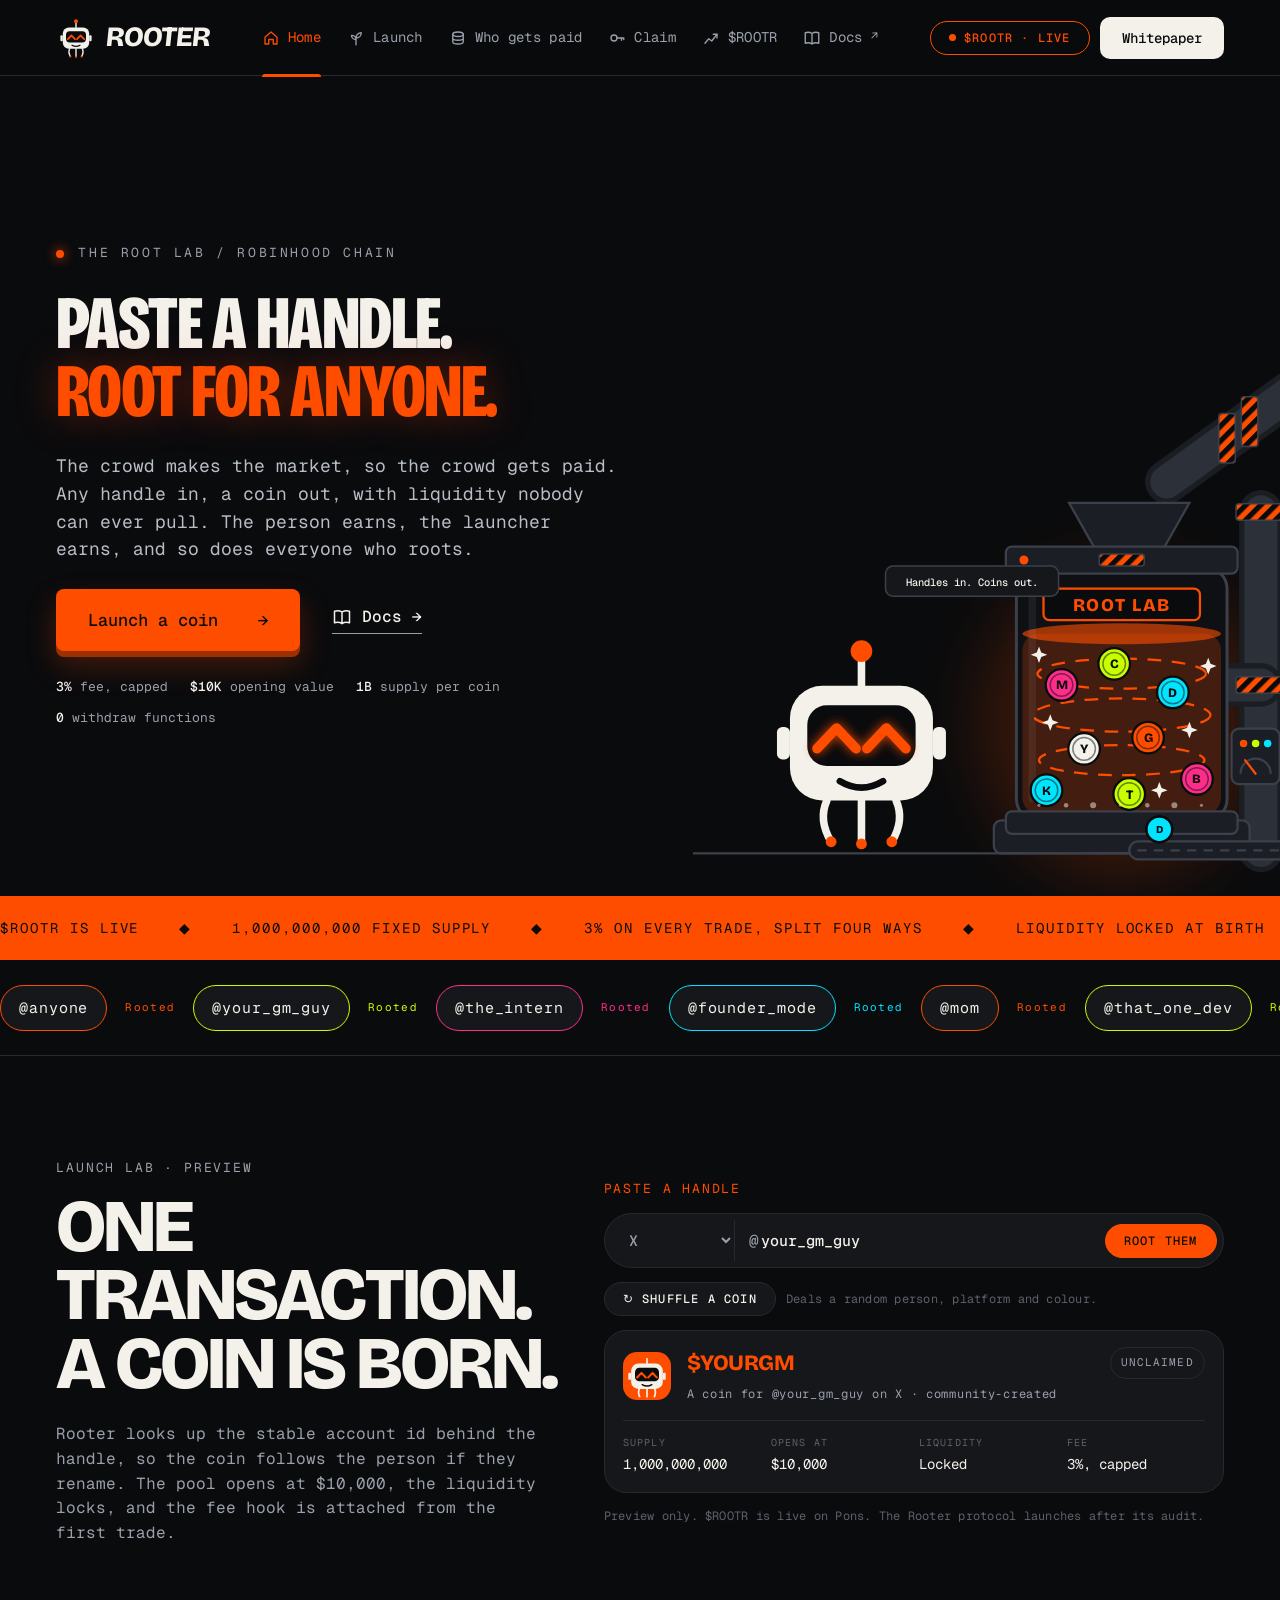
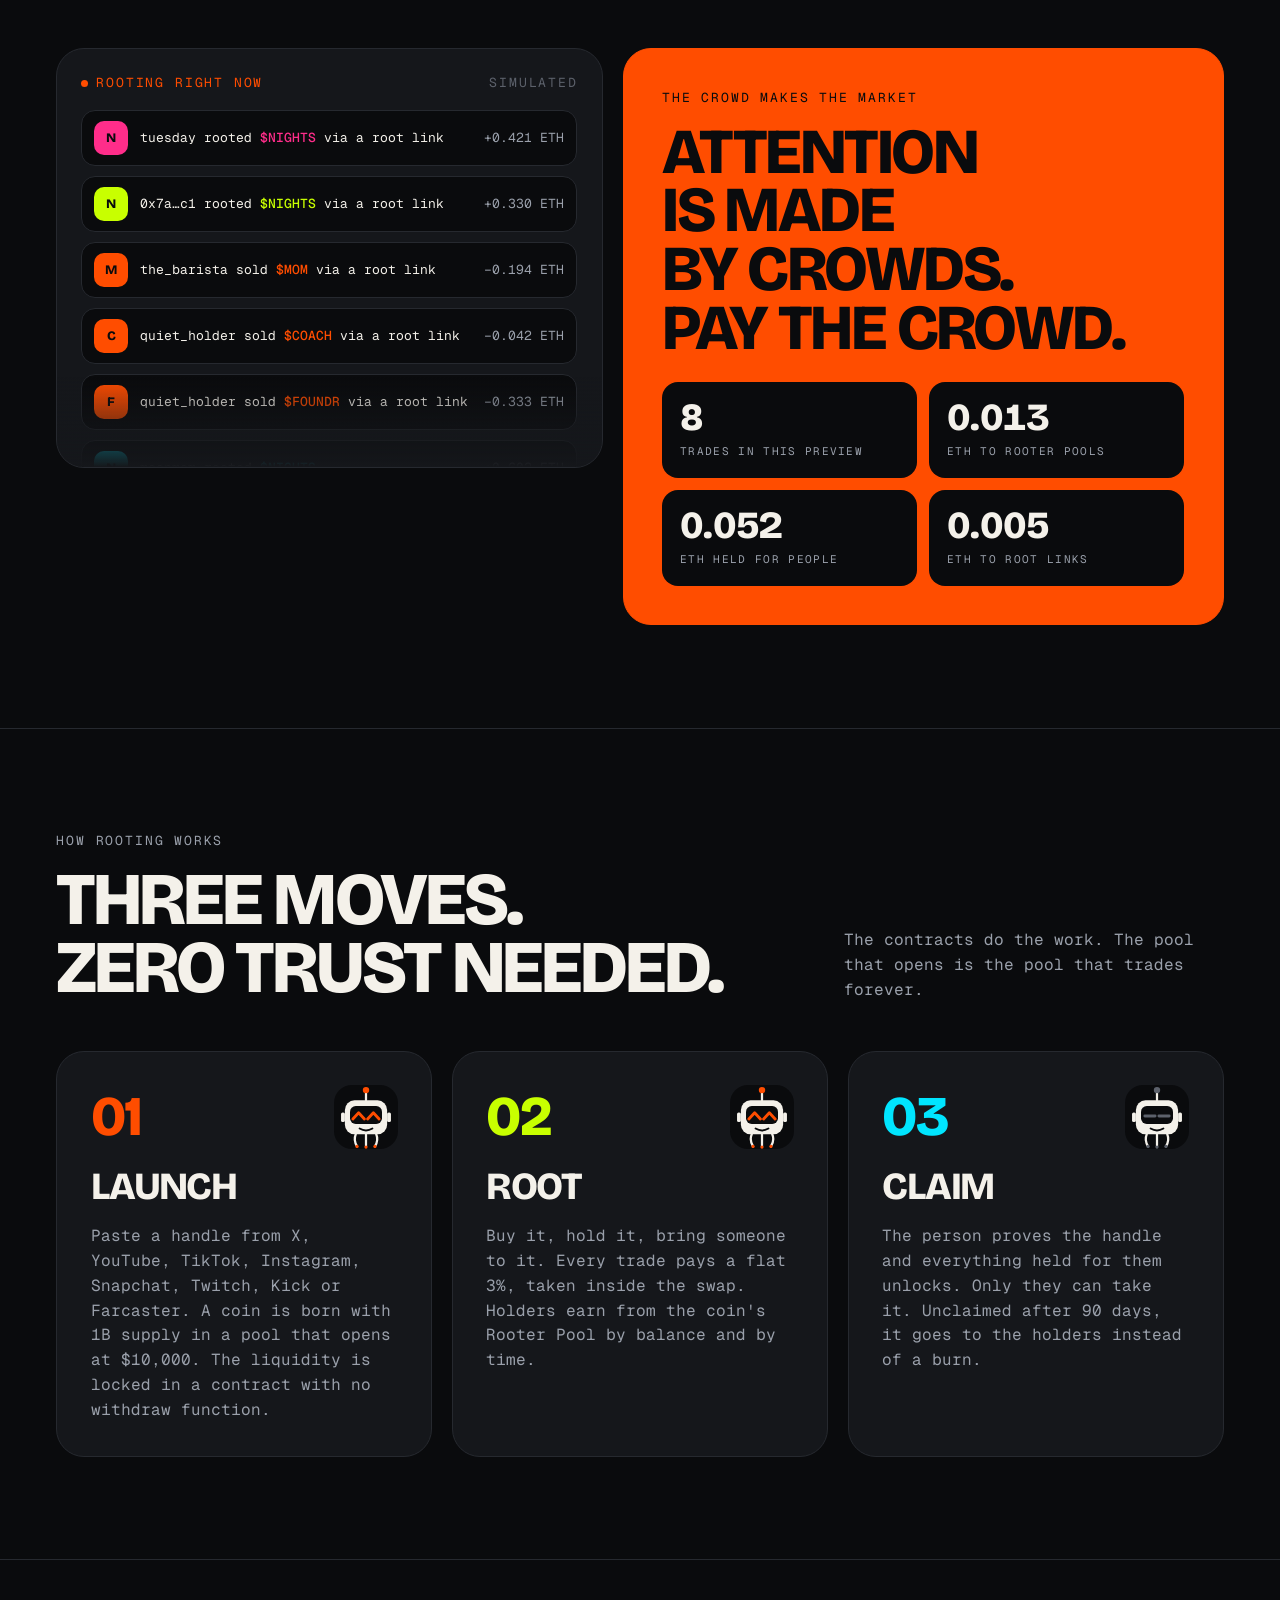
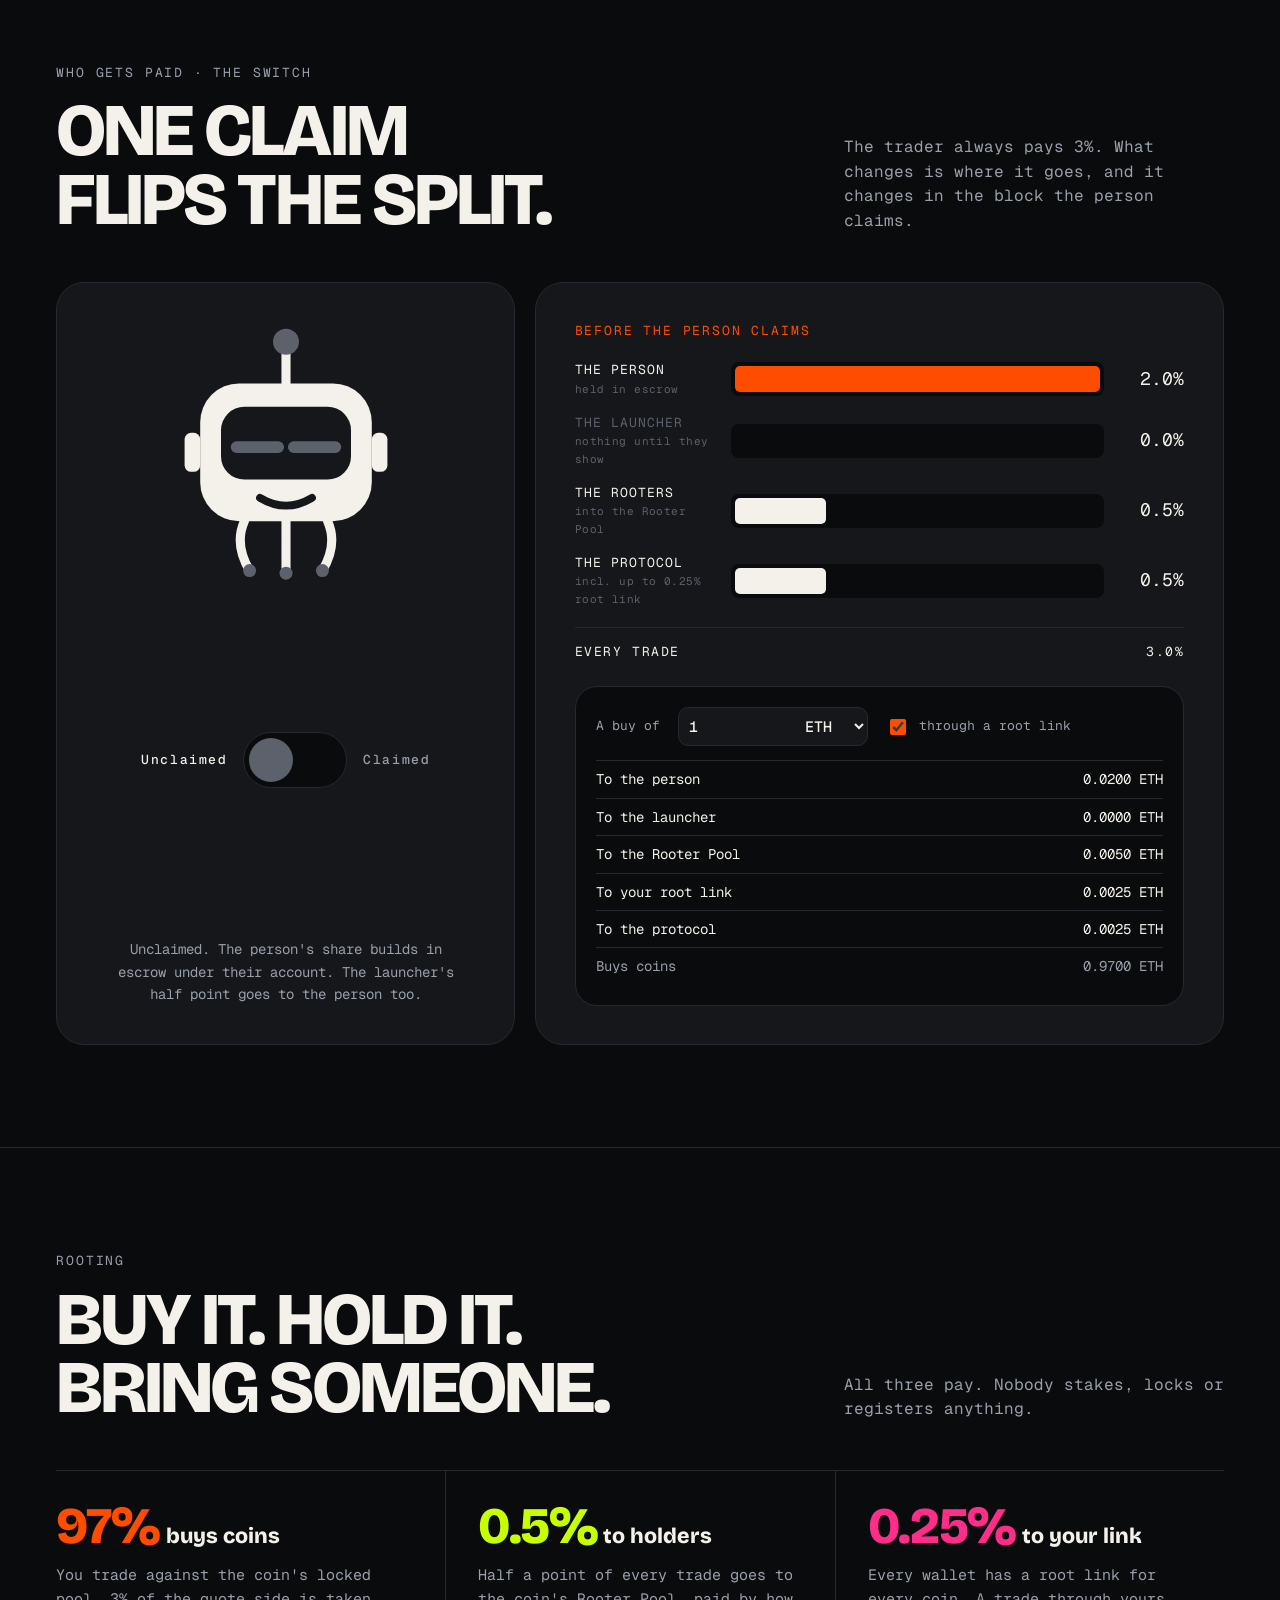
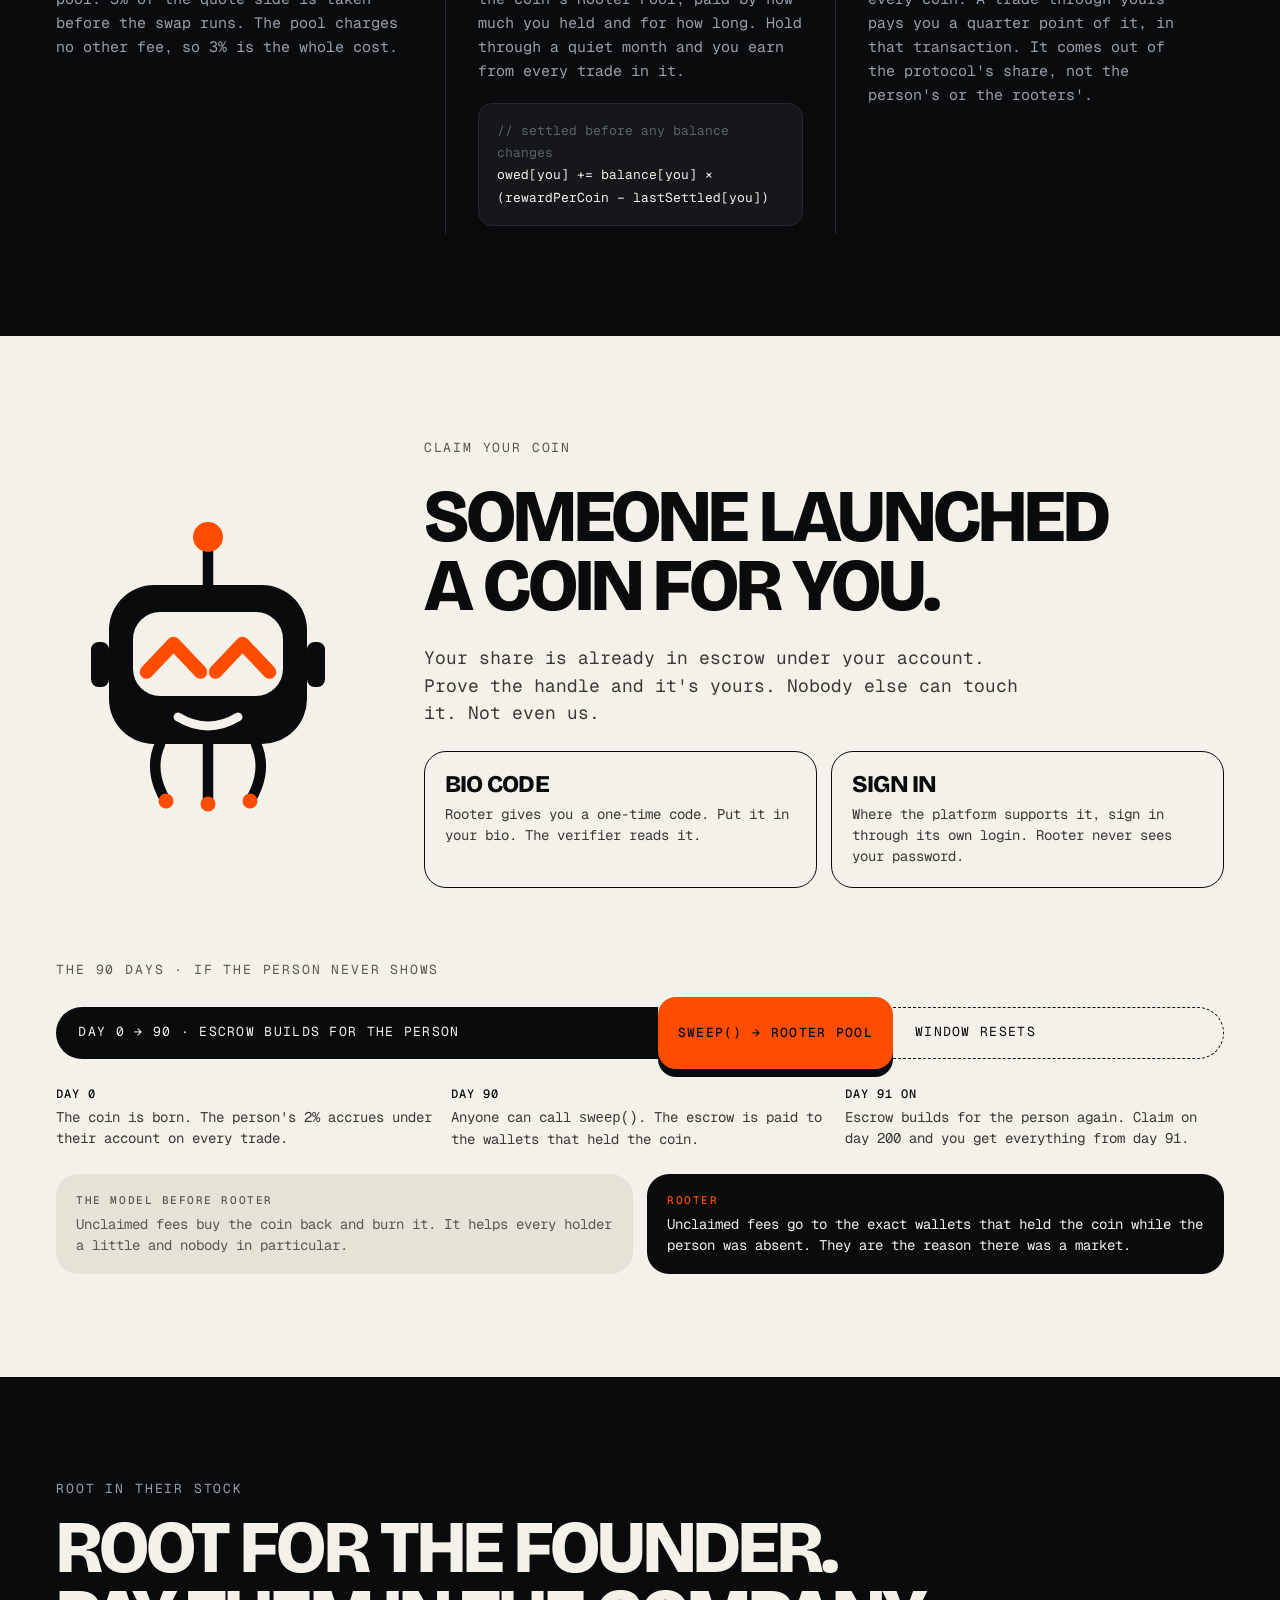
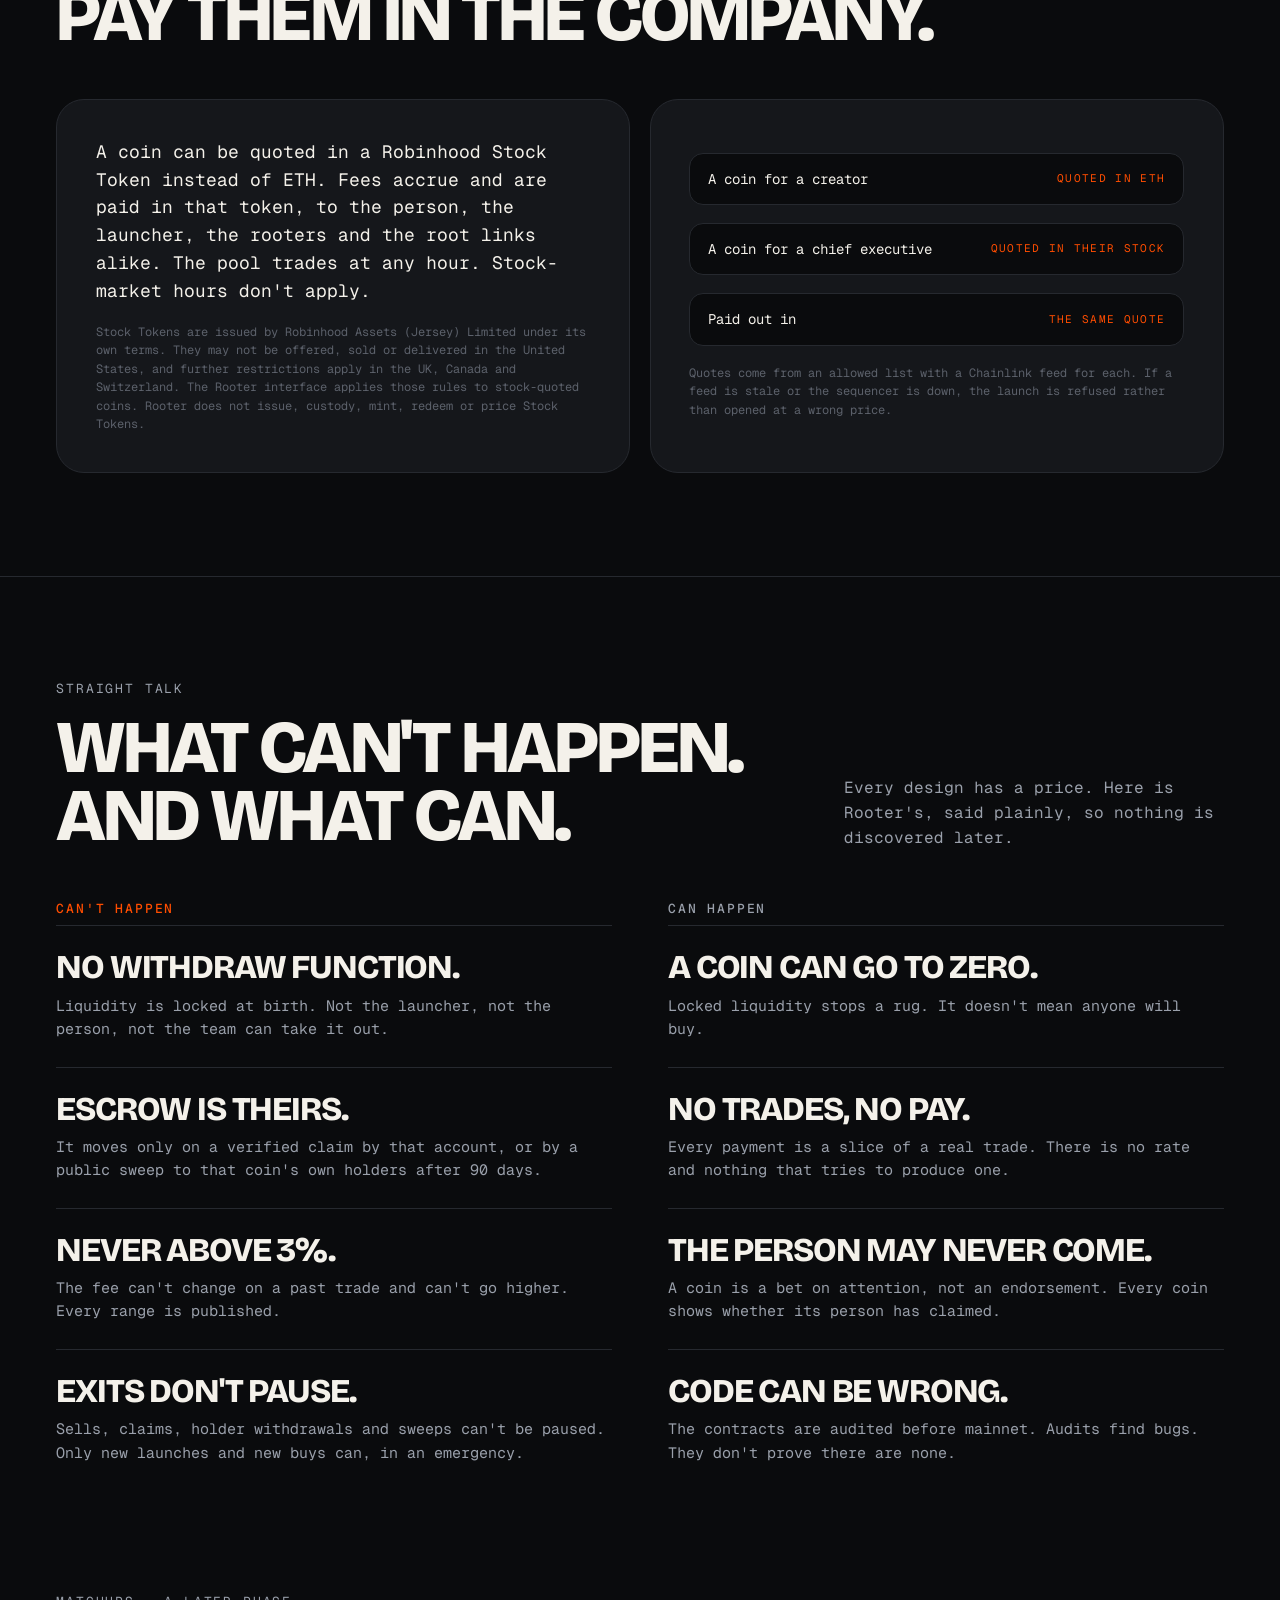
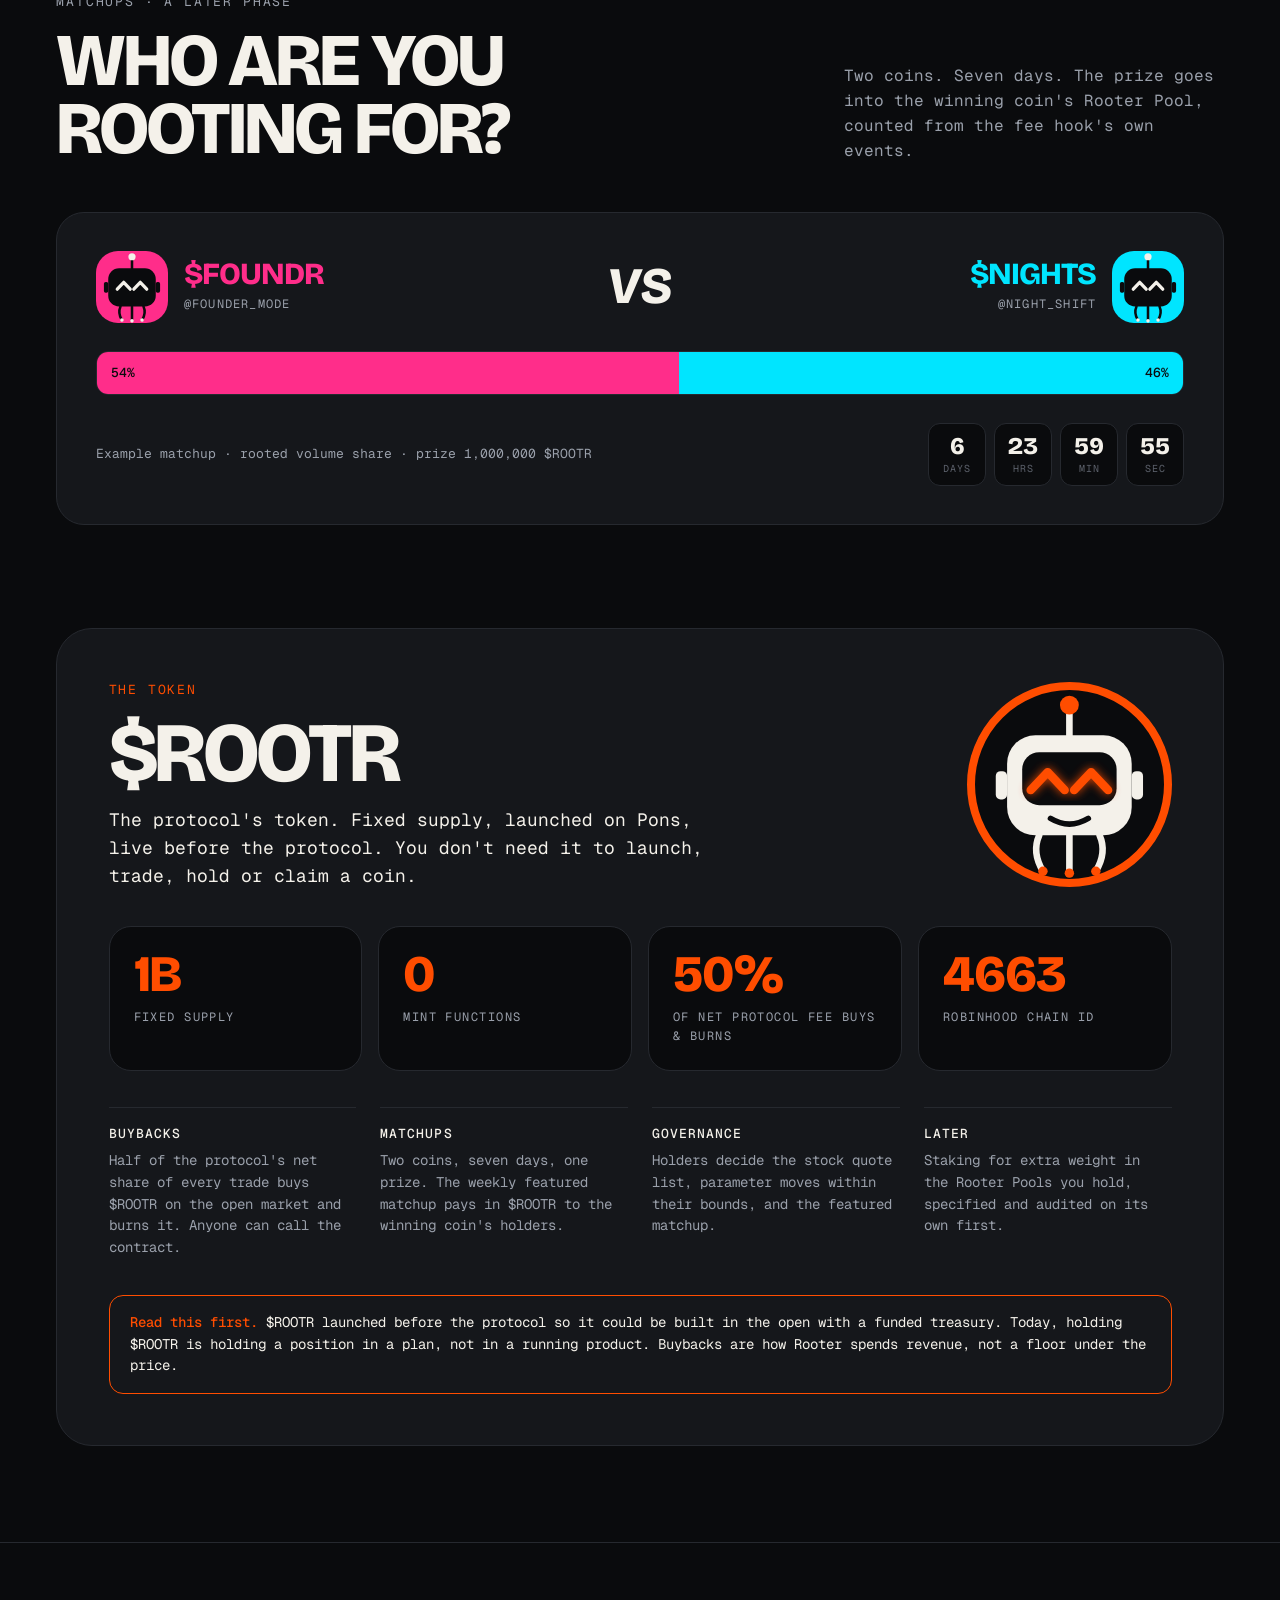
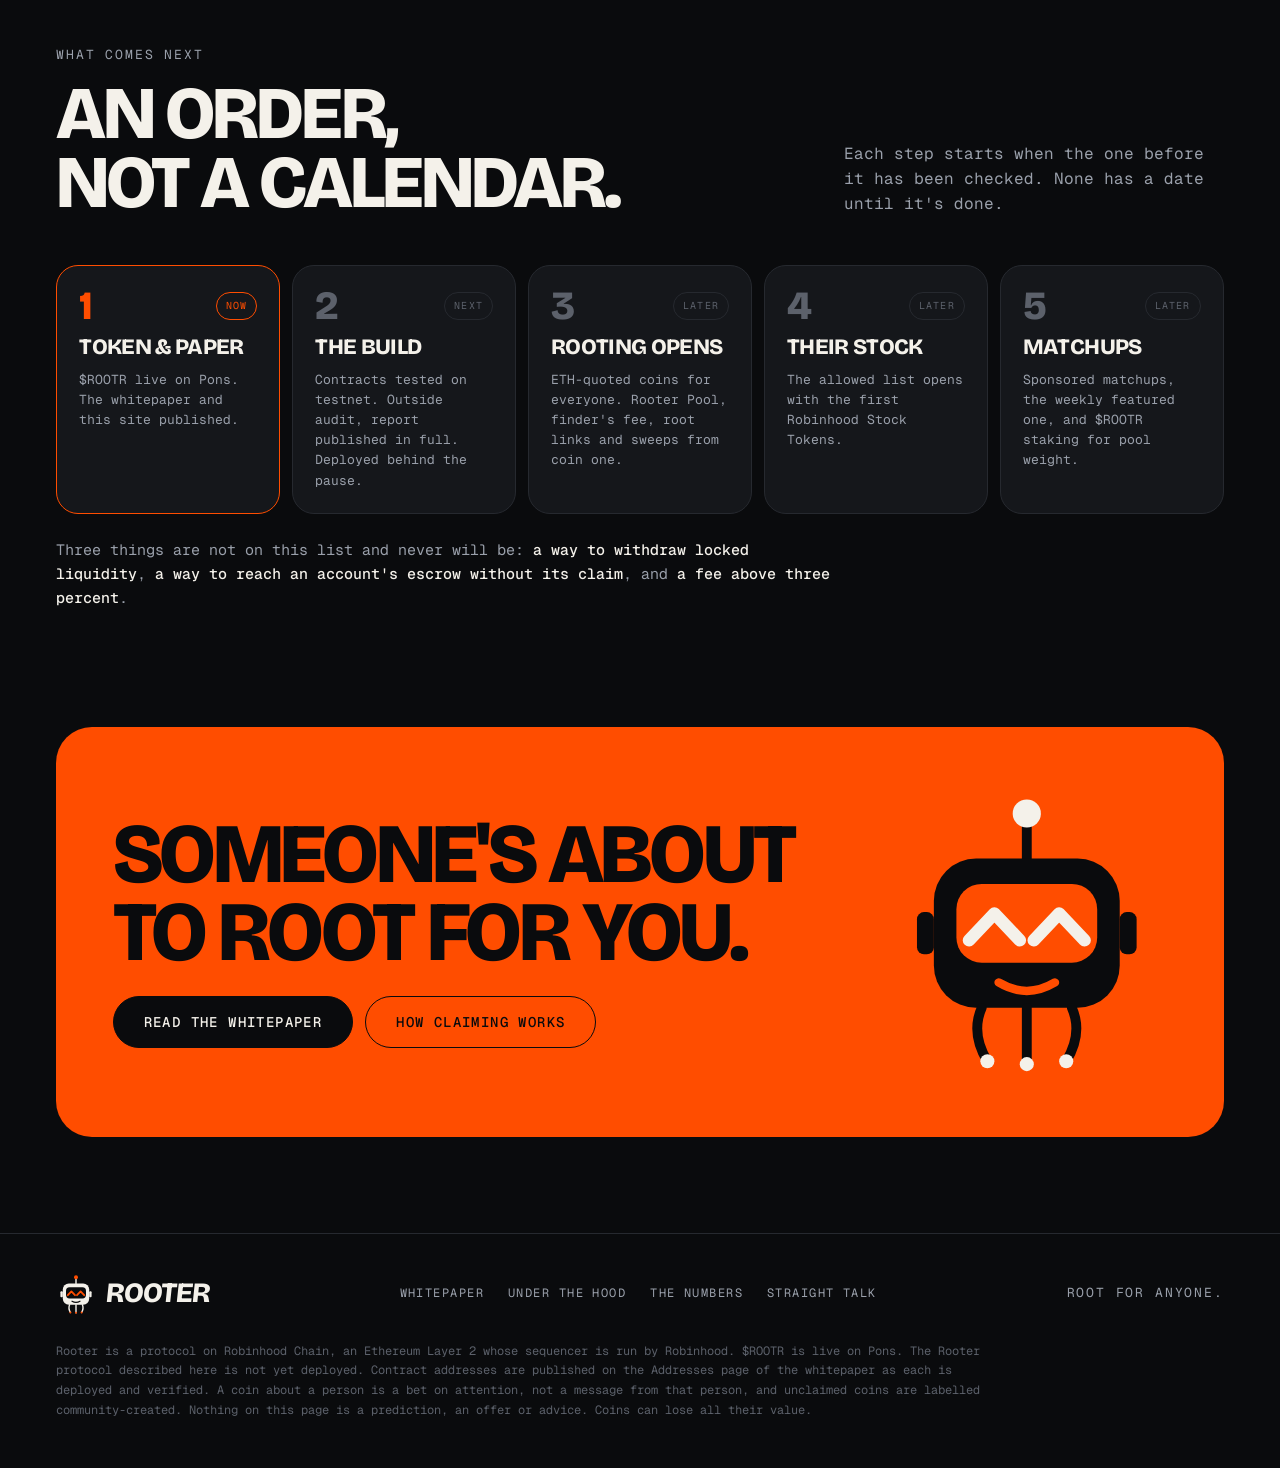
==== commit 8767c0d7: "Drive every colour on the site from one accent token set The accent, its deep shade and its rgb trip" ====
--- a/site/index.html
+++ b/site/index.html
@@ -21,9 +21,10 @@
 :root{
   --void:#0A0B0D; --panel:#15171B; --line:#26292F; --dot:#2A2D33;
   --bone:#F4F1EA; --mute:#9AA0AB; --dim:#5C616B;
-  --rally:#FF4D00; --rally-ink:#0A0B0D;
-  /* the crowd: every coin gets one of these; rally stays the brand's own */
-  --volt:#C8FF00; --pink:#FF2D8A; --cyan:#00E5FF;
+  /* The accent. Change these four together; everything on the page follows. */
+  --rally:#FF4D00; --rally-rgb:255 77 0; --rally-deep:#9E2F00; --rally-ink:#0A0B0D;
+  /* The crowd: coins and people get one of these three. Never the brand itself. */
+  --crowd-a:#C8FF00; --crowd-b:#FF2D8A; --crowd-c:#00E5FF;
   --display:'Bricolage Grotesque', Impact, 'Arial Black', sans-serif;
   --mono:'Geist Mono', ui-monospace, 'SFMono-Regular', Menlo, monospace;
   --gutter:clamp(16px, 4.4vw, 64px);
@@ -60,7 +61,7 @@
 a.pill{transition:transform .15s ease, background-color .15s ease}
 a.pill:hover{transform:translateY(-2px)}
 .live-dot{width:7px;height:7px;border-radius:50%;background:currentColor;box-shadow:0 0 0 0 currentColor;animation:ping 2s infinite}
-@keyframes ping{0%{box-shadow:0 0 0 0 rgba(255,77,0,.6)}80%,100%{box-shadow:0 0 0 8px rgba(255,77,0,0)}}
+@keyframes ping{0%{box-shadow:0 0 0 0 rgb(var(--rally-rgb) / .6)}80%,100%{box-shadow:0 0 0 8px rgb(var(--rally-rgb) / 0)}}
 
 .section{padding-block:clamp(64px, 8vw, 112px);border-top:1px solid var(--line)}
 .section-head{display:flex;justify-content:space-between;align-items:flex-end;gap:24px 40px;flex-wrap:wrap;margin-bottom:clamp(28px, 4vw, 48px)}
@@ -304,7 +305,7 @@
 .btn-white:hover{transform:translateY(-2px)}
 .hero{position:relative;overflow:hidden;grid-template-columns:minmax(0,1fr) minmax(0,1fr);gap:24px;padding-block:clamp(32px,4vw,56px) 0;align-items:center;min-height:min(820px, calc(100svh - 76px))}
 .hero::before{content:'';position:absolute;inset:0;z-index:-1;background:
-  radial-gradient(40% 50% at 72% 55%, rgba(255,77,0,.22), transparent 70%),
+  radial-gradient(40% 50% at 72% 55%, rgb(var(--rally-rgb) / .22), transparent 70%),
   radial-gradient(30% 40% at 10% 10%, rgba(0,229,255,.06), transparent 70%),
   repeating-linear-gradient(90deg, transparent 0 140px, rgba(255,255,255,.018) 140px 146px),
   linear-gradient(180deg, #0C0E12, var(--void));}
@@ -313,12 +314,12 @@
 .kicker{display:inline-flex;align-items:center;gap:14px;font-size:13px;letter-spacing:.2em;text-transform:uppercase;color:var(--mute)}
 .kdot{width:8px;height:8px;border-radius:50%;background:var(--rally);box-shadow:0 0 12px var(--rally)}
 .hero-h{font-size:clamp(52px, 5.9vw, 86px);font-stretch:75%;letter-spacing:-.02em;line-height:.9}
-.hero-h .accent{color:var(--rally);text-shadow:0 0 40px rgba(255,77,0,.35)}
+.hero-h .accent{color:var(--rally);text-shadow:0 0 40px rgb(var(--rally-rgb) / .35)}
 .muted-2{color:#B9BDC6}
 .hero-ctas{display:flex;align-items:center;gap:32px;flex-wrap:wrap}
-.btn-chunky{display:inline-flex;align-items:center;gap:40px;padding:20px 32px;border-radius:8px;background:var(--rally);color:var(--void);font:500 17px var(--mono);text-decoration:none;box-shadow:0 6px 0 #9E2F00, 0 14px 30px rgba(255,77,0,.25);transition:transform .12s, box-shadow .12s}
-.btn-chunky:hover{transform:translateY(-2px);box-shadow:0 8px 0 #9E2F00, 0 18px 36px rgba(255,77,0,.35)}
-.btn-chunky:active{transform:translateY(5px);box-shadow:0 1px 0 #9E2F00}
+.btn-chunky{display:inline-flex;align-items:center;gap:40px;padding:20px 32px;border-radius:8px;background:var(--rally);color:var(--void);font:500 17px var(--mono);text-decoration:none;box-shadow:0 6px 0 var(--rally-deep), 0 14px 30px rgb(var(--rally-rgb) / .25);transition:transform .12s, box-shadow .12s}
+.btn-chunky:hover{transform:translateY(-2px);box-shadow:0 8px 0 var(--rally-deep), 0 18px 36px rgb(var(--rally-rgb) / .35)}
+.btn-chunky:active{transform:translateY(5px);box-shadow:0 1px 0 var(--rally-deep)}
 .btn-chunky span{transition:transform .2s}.btn-chunky:hover span{transform:translateX(5px)}
 .btn-link{display:inline-flex;align-items:center;gap:10px;color:var(--bone);text-decoration:none;font:500 16px var(--mono);padding-bottom:6px;border-bottom:1.5px solid var(--mute)}
 .btn-link svg{width:20px;height:20px;fill:none;stroke:currentColor;stroke-width:1.8;stroke-linejoin:round}
@@ -372,7 +373,7 @@
 .reveal{transition:transform .8s cubic-bezier(.2,.8,.2,1)}
 .js .reveal:not(.in){transform:translateY(36px)}
 .shuffle-btn{background:var(--panel);border:1px solid var(--line);color:var(--bone);cursor:pointer}
-.shuffle-btn:hover{border-color:var(--volt);color:var(--volt)}
+.shuffle-btn:hover{border-color:var(--crowd-a);color:var(--crowd-a)}
 .coin{--c:var(--rally);transition:border-color .3s}
 .coin .face{background:var(--c);transition:background-color .3s}
 .coin .name{color:var(--c);transition:color .3s}
@@ -416,8 +417,8 @@
 .vsx{font:800 clamp(34px,4vw,56px)/1 var(--display);color:var(--bone);transform:skewX(-6deg)}
 .race{display:flex;height:44px;border-radius:12px;overflow:hidden;background:var(--void);border:1px solid var(--line)}
 .race div{height:100%;transition:flex-grow 1s cubic-bezier(.3,1.2,.4,1);display:flex;align-items:center;padding:0 14px;font:500 13px var(--mono);color:var(--void);font-variant-numeric:tabular-nums;white-space:nowrap;overflow:hidden}
-.race .l{background:var(--pink)}
-.race .rr{background:var(--cyan);justify-content:flex-end}
+.race .l{background:var(--crowd-b)}
+.race .rr{background:var(--crowd-c);justify-content:flex-end}
 .match-foot{display:flex;justify-content:space-between;gap:16px;flex-wrap:wrap;align-items:center;font-size:13px;color:var(--mute)}
 .clock{display:flex;gap:8px}
 .clock span{min-width:58px;padding:10px 8px;border-radius:12px;background:var(--void);border:1px solid var(--line);text-align:center;font:800 24px/1 var(--display);color:var(--bone);font-variant-numeric:tabular-nums}
@@ -543,12 +544,12 @@
       <p>Paste a handle from X, YouTube, TikTok, Instagram, Snapchat, Twitch, Kick or Farcaster. A coin is born with 1B supply in a pool that opens at $10,000. The liquidity is locked in a contract with no withdraw function.</p>
     </article>
     <article class="card move">
-      <div class="move-top"><span class="n" style="color:var(--volt)">02</span><span class="ic" data-bot="mini"></span></div>
+      <div class="move-top"><span class="n" style="color:var(--crowd-a)">02</span><span class="ic" data-bot="mini"></span></div>
       <h3 class="display h3">Root</h3>
       <p>Buy it, hold it, bring someone to it. Every trade pays a flat 3%, taken inside the swap. Holders earn from the coin's Rooter Pool by balance and by time.</p>
     </article>
     <article class="card move">
-      <div class="move-top"><span class="n" style="color:var(--cyan)">03</span><span class="ic" data-bot="mini-asleep" id="claim-ic"></span></div>
+      <div class="move-top"><span class="n" style="color:var(--crowd-c)">03</span><span class="ic" data-bot="mini-asleep" id="claim-ic"></span></div>
       <h3 class="display h3">Claim</h3>
       <p>The person proves the handle and everything held for them unlocks. Only they can take it. Unclaimed after 90 days, it goes to the holders instead of a burn.</p>
     </article>
@@ -603,13 +604,13 @@
       <p>You trade against the coin's locked pool. 3% of the quote side is taken before the swap runs. The pool charges no other fee, so 3% is the whole cost.</p>
     </div>
     <div>
-      <span class="k" style="color:var(--volt)">0.5%<small>to holders</small></span>
+      <span class="k" style="color:var(--crowd-a)">0.5%<small>to holders</small></span>
       <p>Half a point of every trade goes to the coin's Rooter Pool, paid by how much you held and for how long. Hold through a quiet month and you earn from every trade in it.</p>
       <pre class="code"><span class="c">// settled before any balance changes</span>
 owed[you] += balance[you] × (rewardPerCoin − lastSettled[you])</pre>
     </div>
     <div>
-      <span class="k" style="color:var(--pink)">0.25%<small>to your link</small></span>
+      <span class="k" style="color:var(--crowd-b)">0.25%<small>to your link</small></span>
       <p>Every wallet has a root link for every coin. A trade through yours pays you a quarter point of it, in that transaction. It comes out of the protocol's share, not the person's or the rooters'.</p>
     </div>
   </div>
@@ -696,9 +697,9 @@
   </div>
   <div class="card match dots">
     <div class="fighters">
-      <div class="fighter" style="--c:var(--pink)"><div class="ava" data-bot="fight"></div><div><b>$FOUNDR</b><span>@founder_mode</span></div></div>
+      <div class="fighter" style="--c:var(--crowd-b)"><div class="ava" data-bot="fight"></div><div><b>$FOUNDR</b><span>@founder_mode</span></div></div>
       <div class="vsx">VS</div>
-      <div class="fighter r" style="--c:var(--cyan)"><div class="ava" data-bot="fight"></div><div><b>$NIGHTS</b><span>@night_shift</span></div></div>
+      <div class="fighter r" style="--c:var(--crowd-c)"><div class="ava" data-bot="fight"></div><div><b>$NIGHTS</b><span>@night_shift</span></div></div>
     </div>
     <div class="race" aria-label="Rooted volume, example"><div class="l" id="race-l" style="flex-grow:52">52%</div><div class="rr" id="race-r" style="flex-grow:48">48%</div></div>
     <div class="match-foot">
@@ -781,8 +782,23 @@
 <script>
 (function(){
   document.documentElement.classList.add('js');
-  var C = {bone:'#F4F1EA', void:'#0A0B0D', panel:'#15171B', rally:'#FF4D00', dim:'#5C616B'};
-  var CROWD = ['#FF4D00','#C8FF00','#FF2D8A','#00E5FF'];
+  var C = {bone:'var(--bone)', void:'var(--void)', panel:'var(--panel)', rally:'var(--rally)', dim:'var(--dim)'};
+  var CROWD = ['var(--rally)','var(--crowd-a)','var(--crowd-b)','var(--crowd-c)'];
+  // Accent sets. applyTheme() rewrites the tokens on :root and the whole page follows.
+  var THEMES = {
+    rally: {accent:'#FF4D00', rgb:'255 77 0',   deep:'#9E2F00', crowd:['#C8FF00','#FF2D8A','#00E5FF']},
+    volt:  {accent:'#C8FF00', rgb:'200 255 0',  deep:'#6B8A00', crowd:['#FF4D00','#FF2D8A','#00E5FF']},
+    mint:  {accent:'#2BF59B', rgb:'43 245 155', deep:'#0E7A4C', crowd:['#FF4D00','#FF2D8A','#3D7BFF']},
+    blue:  {accent:'#3D7BFF', rgb:'61 123 255', deep:'#1636A8', crowd:['#FF4D00','#C8FF00','#FF2D8A']},
+    cyan:  {accent:'#00E5FF', rgb:'0 229 255',  deep:'#007A8A', crowd:['#FF4D00','#C8FF00','#FF2D8A']}
+  };
+  function applyTheme(name){
+    var t = THEMES[name] || THEMES.rally, r = document.documentElement.style;
+    r.setProperty('--rally', t.accent); r.setProperty('--rally-rgb', t.rgb); r.setProperty('--rally-deep', t.deep);
+    r.setProperty('--crowd-a', t.crowd[0]); r.setProperty('--crowd-b', t.crowd[1]); r.setProperty('--crowd-c', t.crowd[2]);
+    document.documentElement.setAttribute('data-accent', name);
+  }
+  window.rooterTheme = applyTheme;
   function pick(a){ return a[Math.floor(Math.random()*a.length)]; }
   var uid = 0;
   // Rootbot on a 200x200 grid. bg is the visor colour; it should match what sits behind the bot.
@@ -840,7 +856,7 @@
       pipe('M735 190V640'), pipe('M690 420H735'), band(735, 190, 66, 22), band(735, 420, 66, 22),
       // panel on the right pipe
       '<rect x="696" y="478" width="64" height="74" rx="10" fill="' + G.metal + '" stroke="' + G.edge + '" stroke-width="3"/>',
-      '<circle class="lamp" cx="712" cy="498" r="5" fill="' + C.rally + '"/><circle class="lamp" style="animation-delay:.5s" cx="728" cy="498" r="5" fill="#C8FF00"/><circle class="lamp" style="animation-delay:1s" cx="744" cy="498" r="5" fill="#00E5FF"/>',
+      '<circle class="lamp" cx="712" cy="498" r="5" fill="' + C.rally + '"/><circle class="lamp" style="animation-delay:.5s" cx="728" cy="498" r="5" fill="' + CROWD[1] + '"/><circle class="lamp" style="animation-delay:1s" cx="744" cy="498" r="5" fill="' + CROWD[3] + '"/>',
       '<path d="M708 538A20 20 0 0 1 748 538" fill="none" stroke="' + G.edge + '" stroke-width="3"/><path class="gauge" d="M728 538L714 520" stroke="' + C.rally + '" stroke-width="3" stroke-linecap="round"/>',
       // base and floor
       '<rect x="380" y="600" width="340" height="44" rx="10" fill="' + G.metal + '" stroke="' + G.edge + '" stroke-width="3"/>',
@@ -866,14 +882,14 @@
       '<rect x="560" y="628" width="220" height="24" rx="12" fill="' + G.metal + '" stroke="' + G.edge + '" stroke-width="3"/>',
       '<path class="belt" d="M572 640H770" stroke="' + G.edge + '" stroke-width="3" stroke-linecap="round"/>'
     ];
-    var coinsIn = [['M','#FF2D8A',470,420],['C','#C8FF00',540,392],['D','#00E5FF',618,430],['Y',C.bone,500,505],['G',C.rally,585,490],['B','#FF2D8A',650,545],['K','#00E5FF',450,560],['T','#C8FF00',560,565]];
+    var coinsIn = [['M',CROWD[2],470,420],['C',CROWD[1],540,392],['D',CROWD[3],618,430],['Y',C.bone,500,505],['G',C.rally,585,490],['B',CROWD[2],650,545],['K',CROWD[3],450,560],['T',CROWD[1],560,565]];
     coinsIn.forEach(function(c, i){
       tank.push('<g class="tcoin" style="animation-delay:-' + (i * .45) + 's"><circle cx="' + c[2] + '" cy="' + c[3] + '" r="21" fill="' + c[1] + '" stroke="' + C.void + '" stroke-width="3"/><circle cx="' + c[2] + '" cy="' + c[3] + '" r="15" fill="none" stroke="' + C.void + '" stroke-width="2" opacity=".5"/><text x="' + c[2] + '" y="' + (c[3] + 6) + '" text-anchor="middle" fill="' + C.void + '" font-size="17" style="font-family:var(--display);font-weight:800">' + c[0] + '</text></g>');
     });
     [[440,380,0],[665,395,.8],[640,480,1.6],[455,470,.4],[600,560,1.2]].forEach(function(q){ tank.push(spark(q[0], q[1], q[2])); });
     for (var bi = 0; bi < 7; bi++) tank.push('<circle class="bubble" style="animation-delay:-' + (bi * .6) + 's" cx="' + (440 + bi * 36) + '" cy="580" r="' + (2 + bi % 3) + '" fill="' + C.bone + '" opacity=".5"/>');
     // coins rolling out on the belt
-    [[C.rally,'G',0],['#C8FF00','C',1.4],['#00E5FF','D',2.8]].forEach(function(o){
+    [[C.rally,'G',0],[CROWD[1],'C',1.4],[CROWD[3],'D',2.8]].forEach(function(o){
       tank.push('<g class="out" style="animation-delay:-' + o[2] + 's"><circle cx="600" cy="612" r="17" fill="' + o[0] + '" stroke="' + C.void + '" stroke-width="3"/><text x="600" y="617" text-anchor="middle" fill="' + C.void + '" font-size="14" style="font-family:var(--display);font-weight:800">' + o[1] + '</text></g>');
     });
     // Rootbot, presenting
@@ -991,8 +1007,9 @@
   function confetti(from){
     if (reduce) return;
     var r = from.getBoundingClientRect(), dpr = window.devicePixelRatio || 1;
+    var cs = getComputedStyle(document.documentElement), pal = CROWD.map(function(v){ return cs.getPropertyValue(v.slice(4, -1)).trim(); });
     cv.width = innerWidth * dpr; cv.height = innerHeight * dpr; cx.setTransform(dpr,0,0,dpr,0,0);
-    for (var i = 0; i < 120; i++) bits.push({x:r.left + r.width/2, y:r.top + r.height/2, vx:(Math.random()-.5)*14, vy:-Math.random()*14-4, s:Math.random()*8+4, c:pick(CROWD), a:Math.random()*6, va:(Math.random()-.5)*.4, life:0});
+    for (var i = 0; i < 120; i++) bits.push({x:r.left + r.width/2, y:r.top + r.height/2, vx:(Math.random()-.5)*14, vy:-Math.random()*14-4, s:Math.random()*8+4, c:pick(pal), a:Math.random()*6, va:(Math.random()-.5)*.4, life:0});
     if (!running){ running = true; requestAnimationFrame(tick); }
   }
   function tick(){
